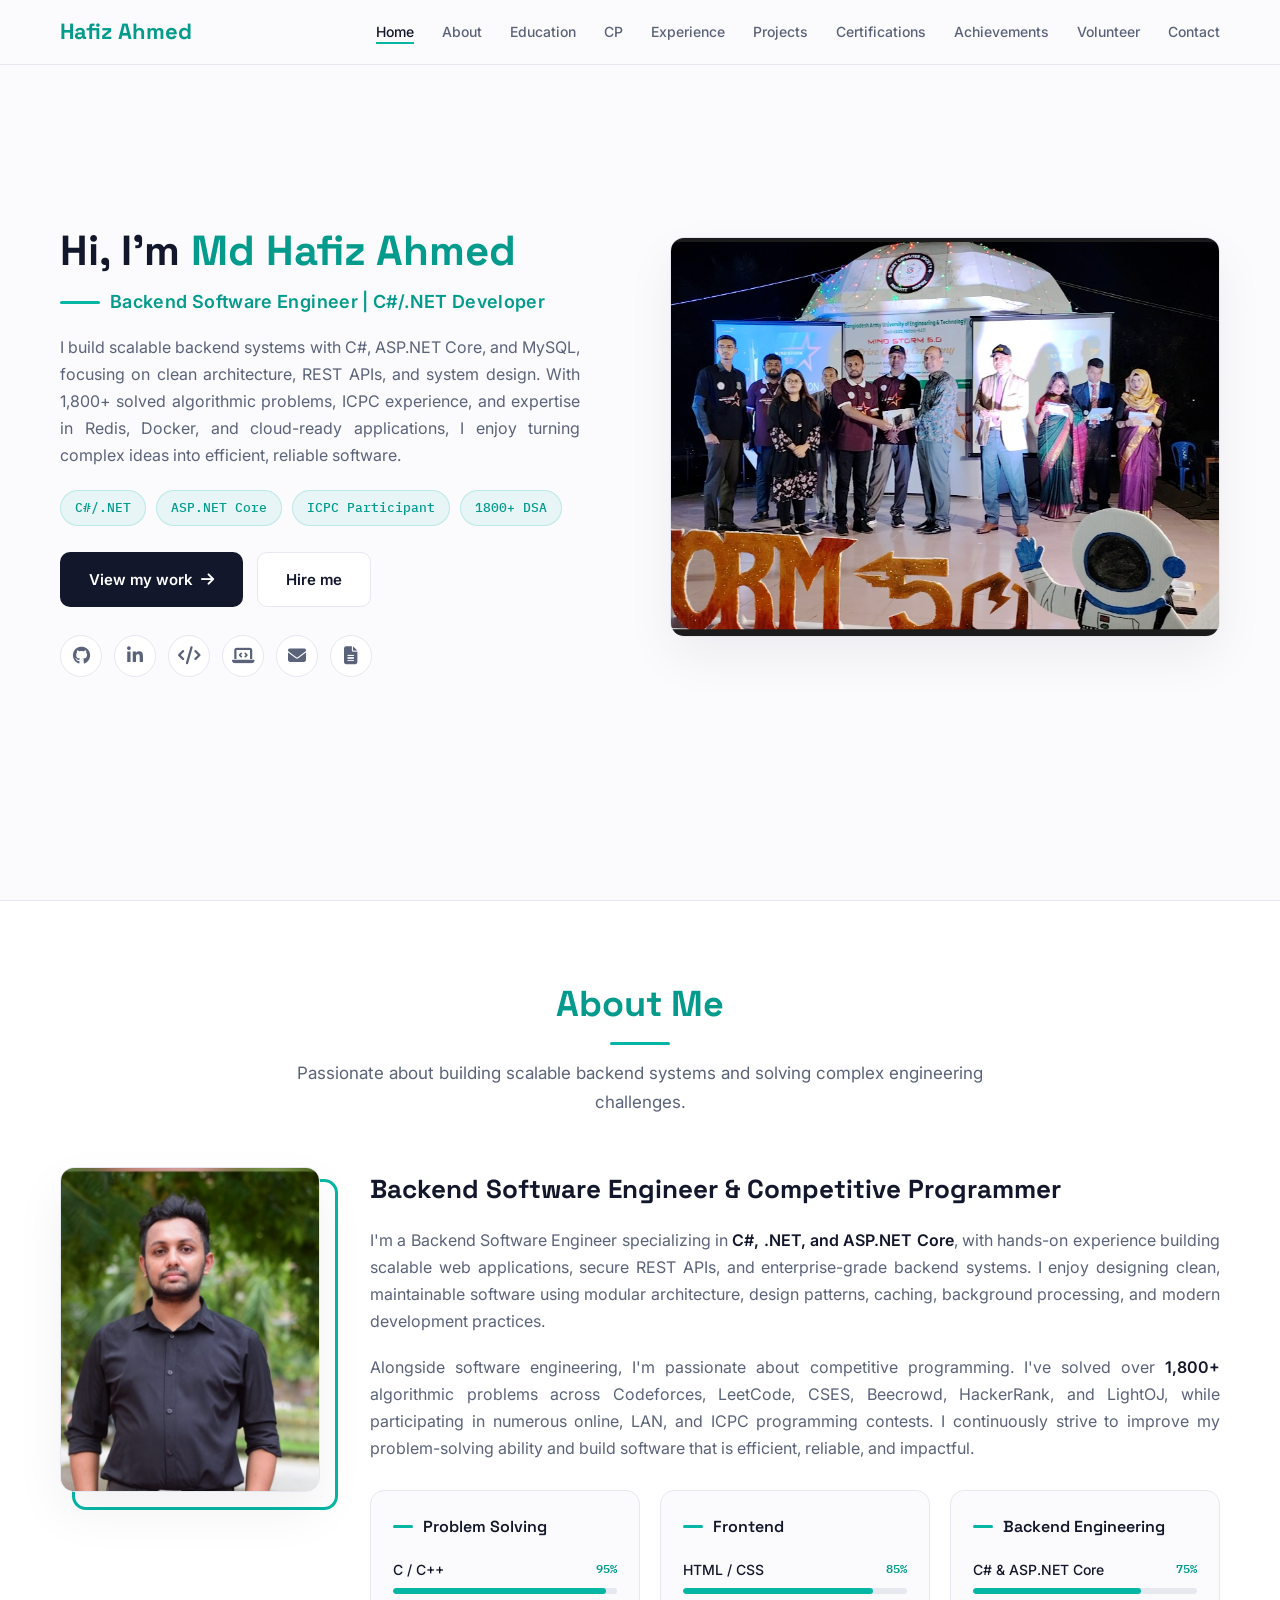
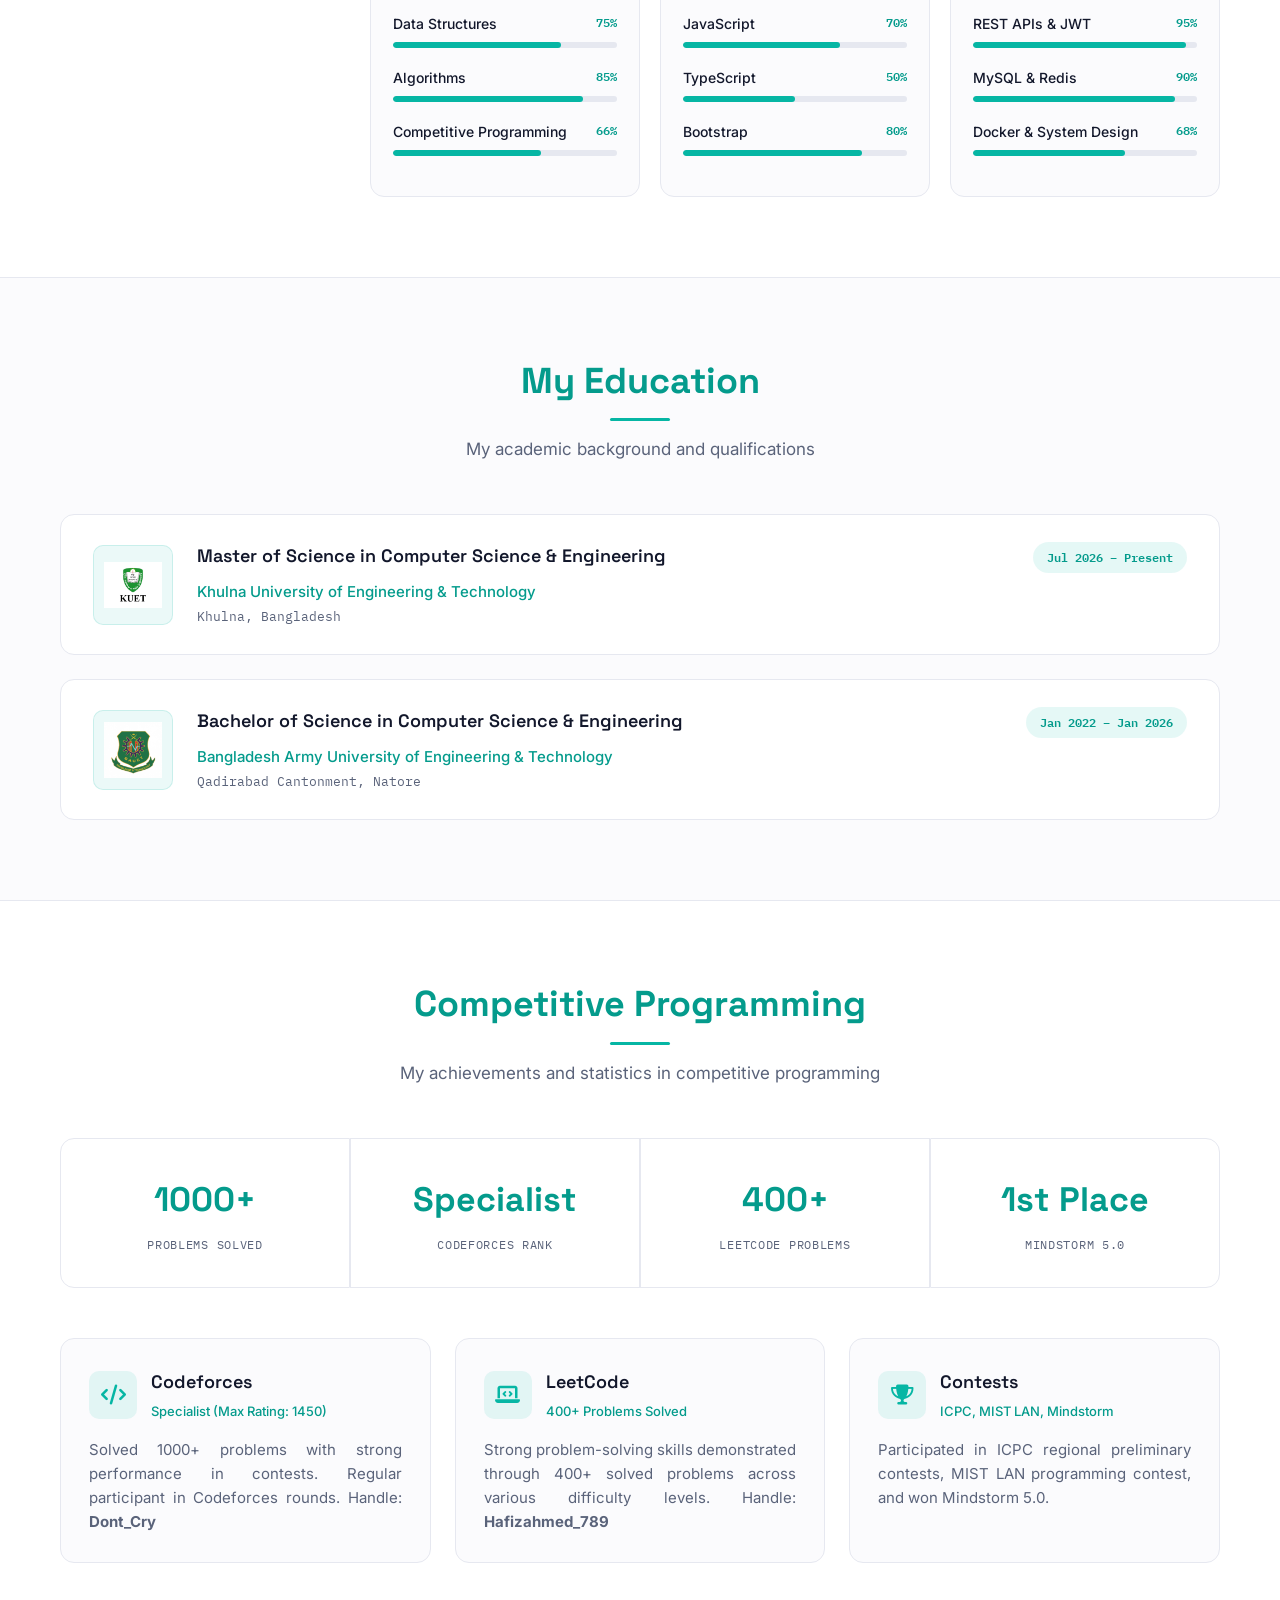
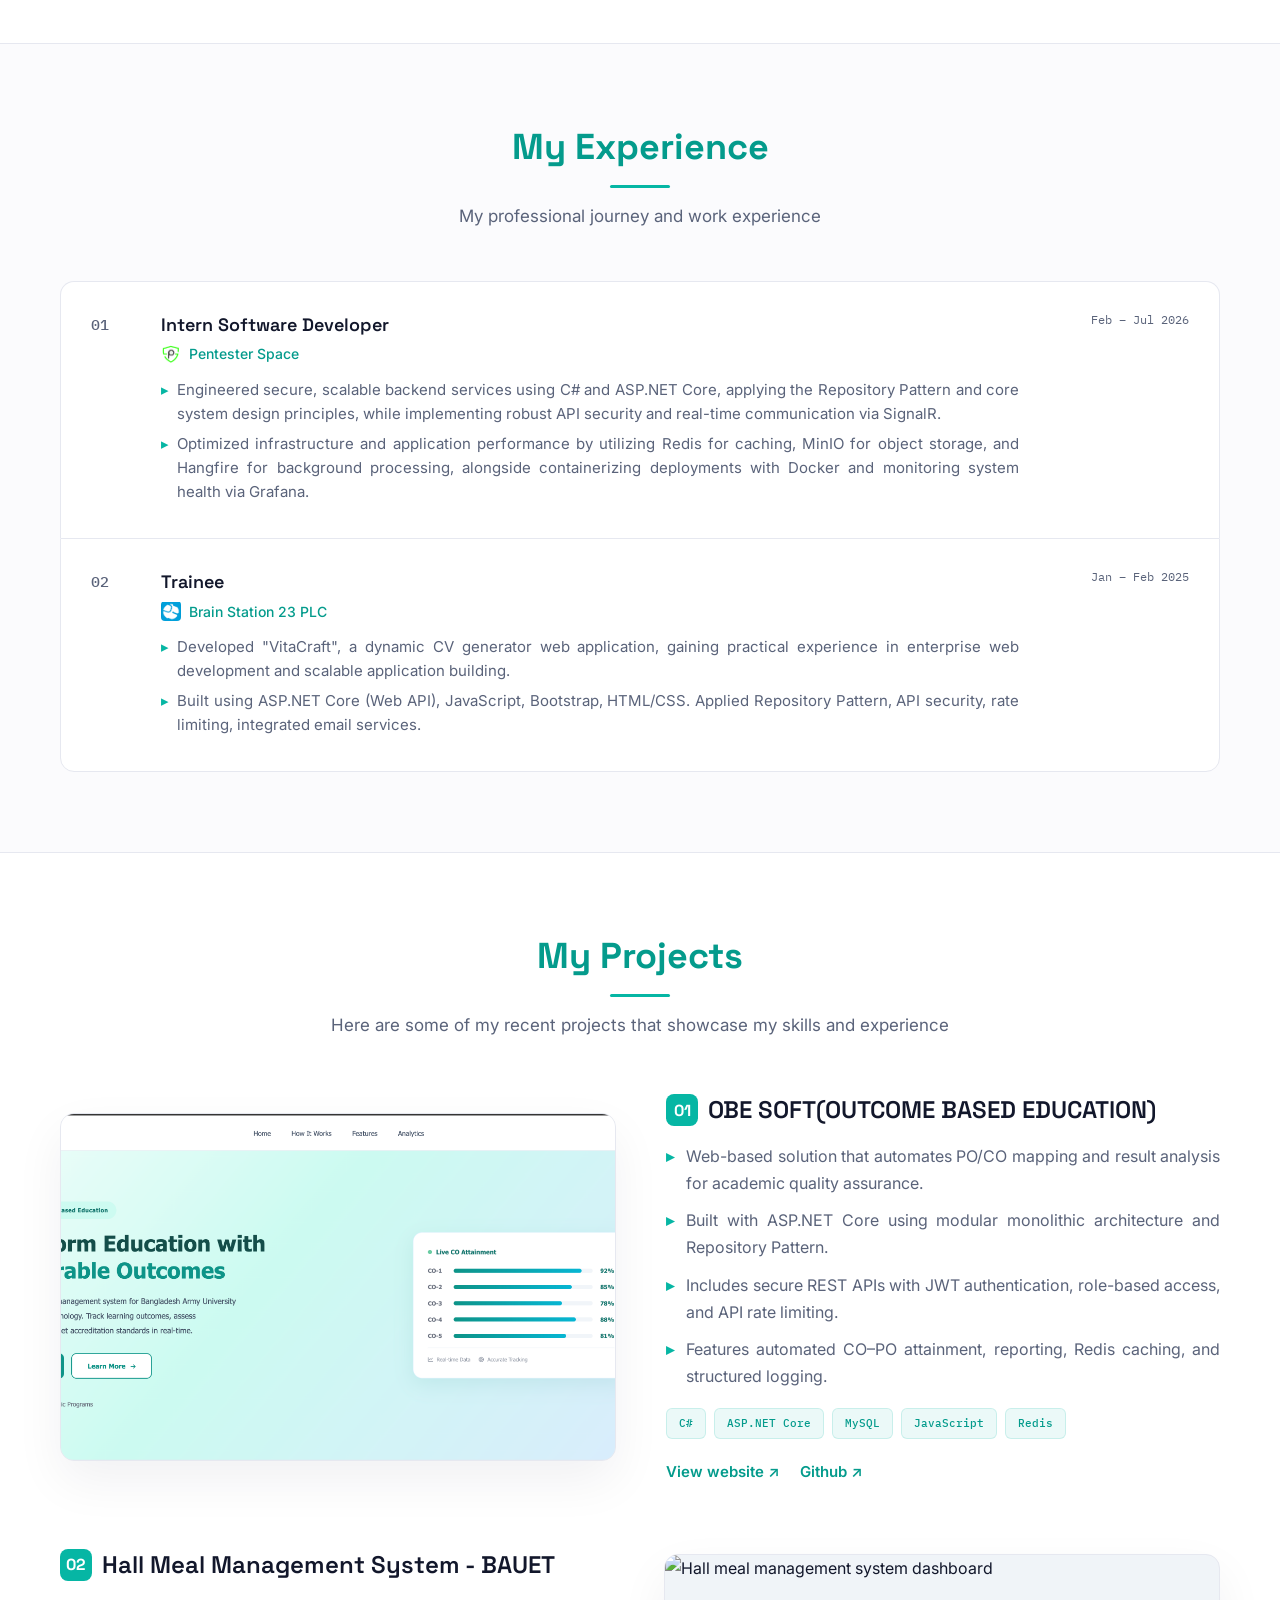
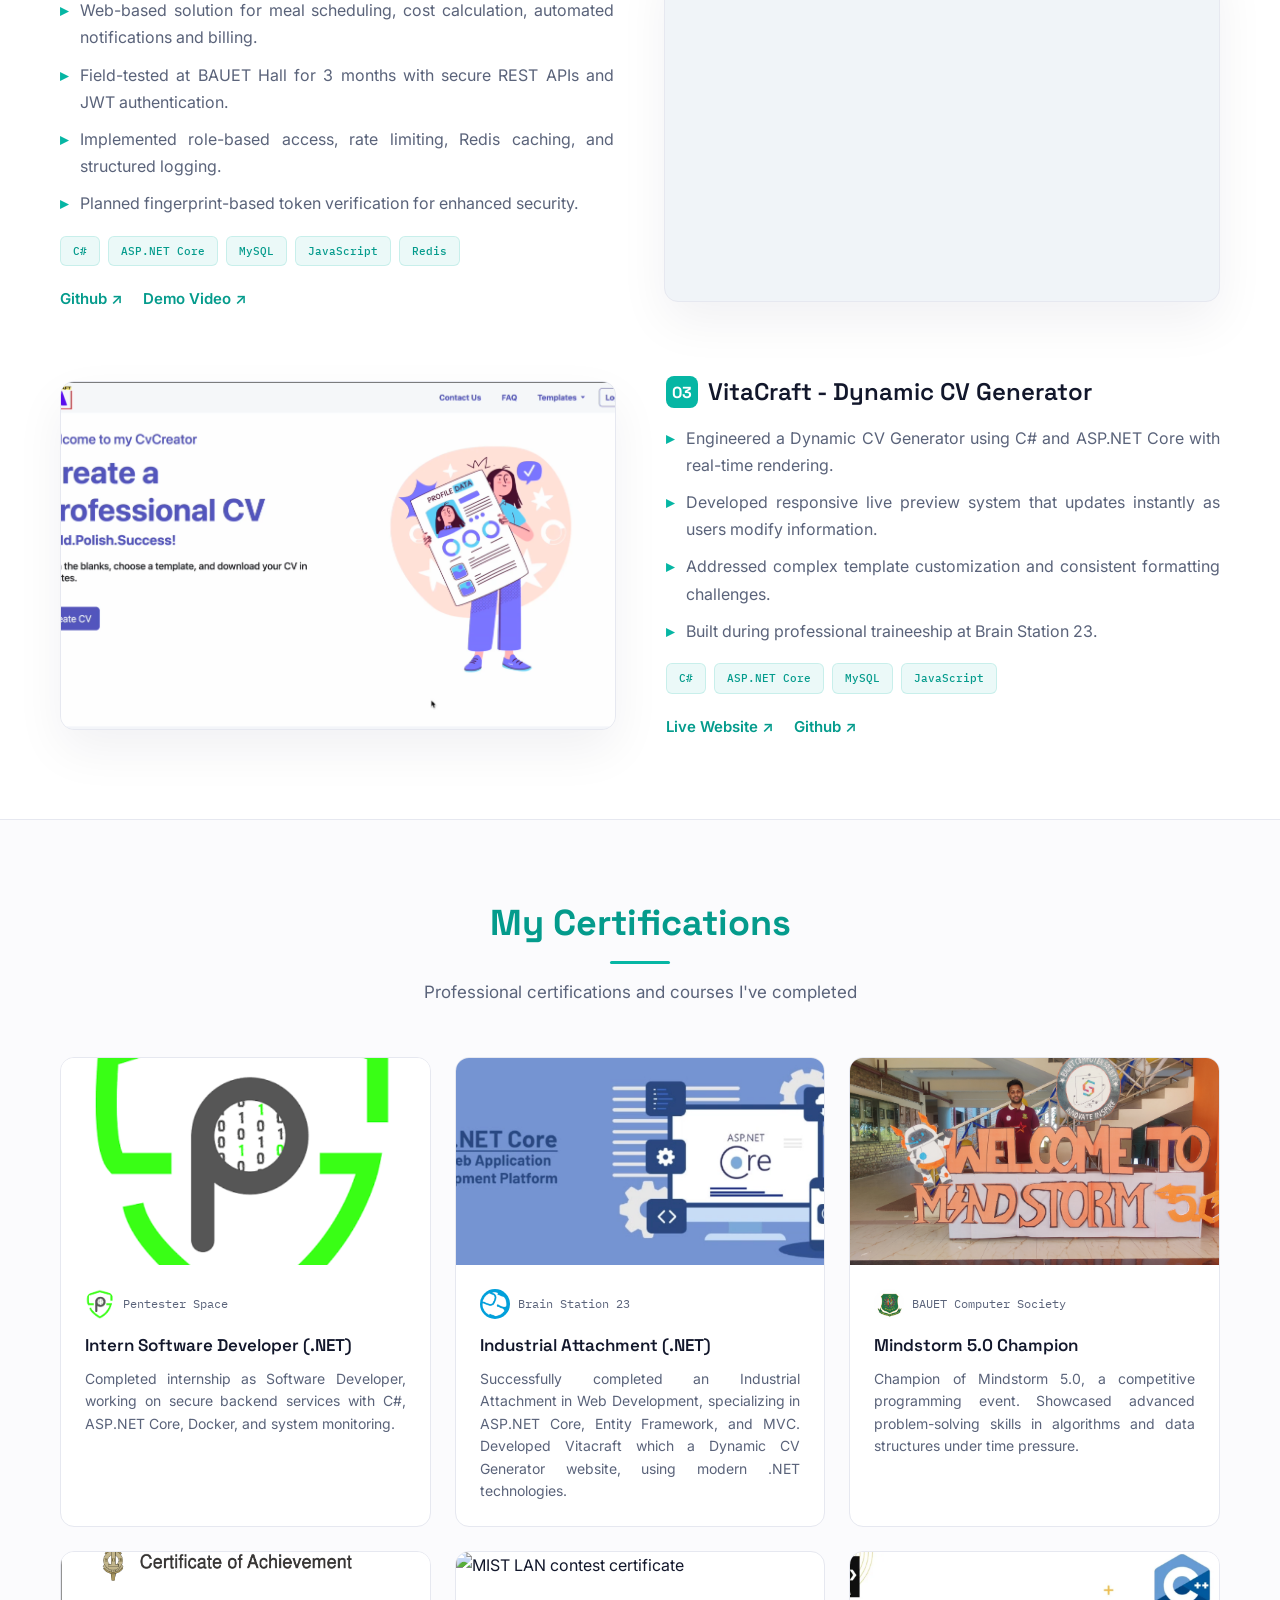
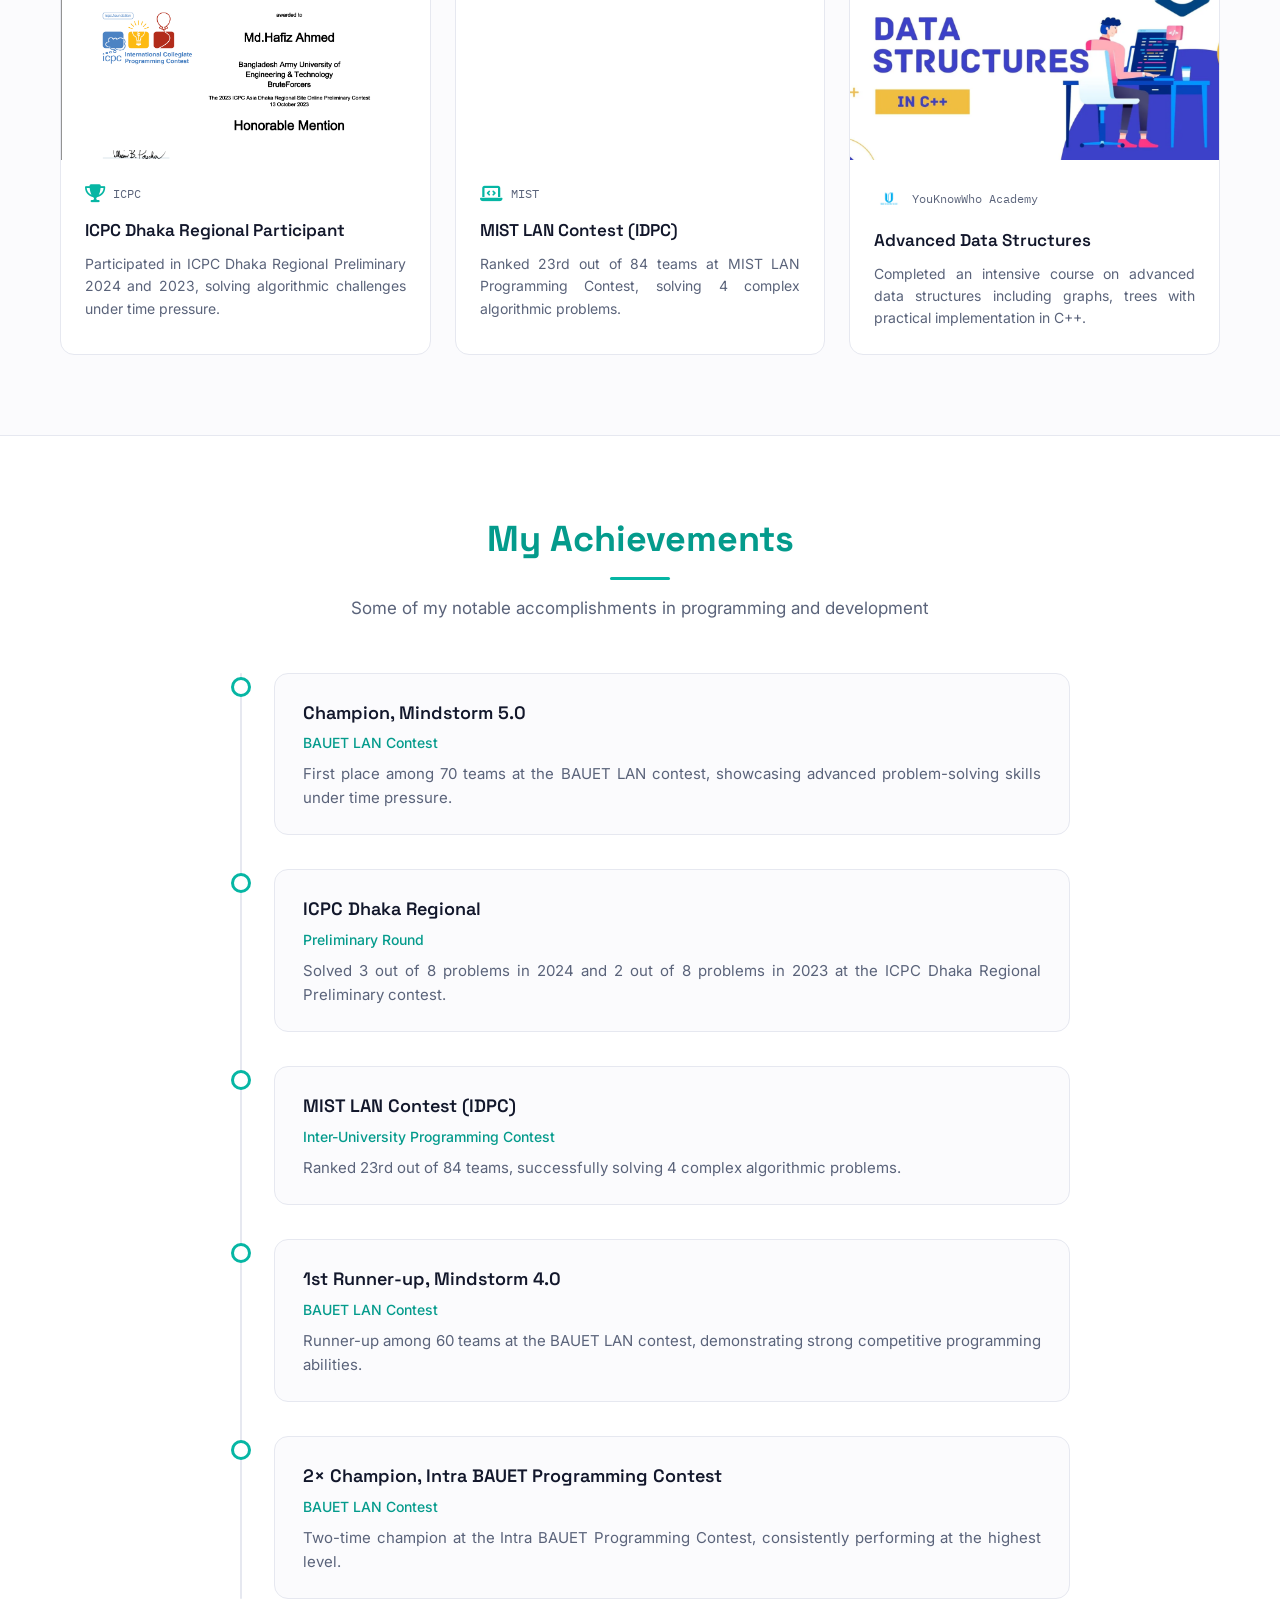
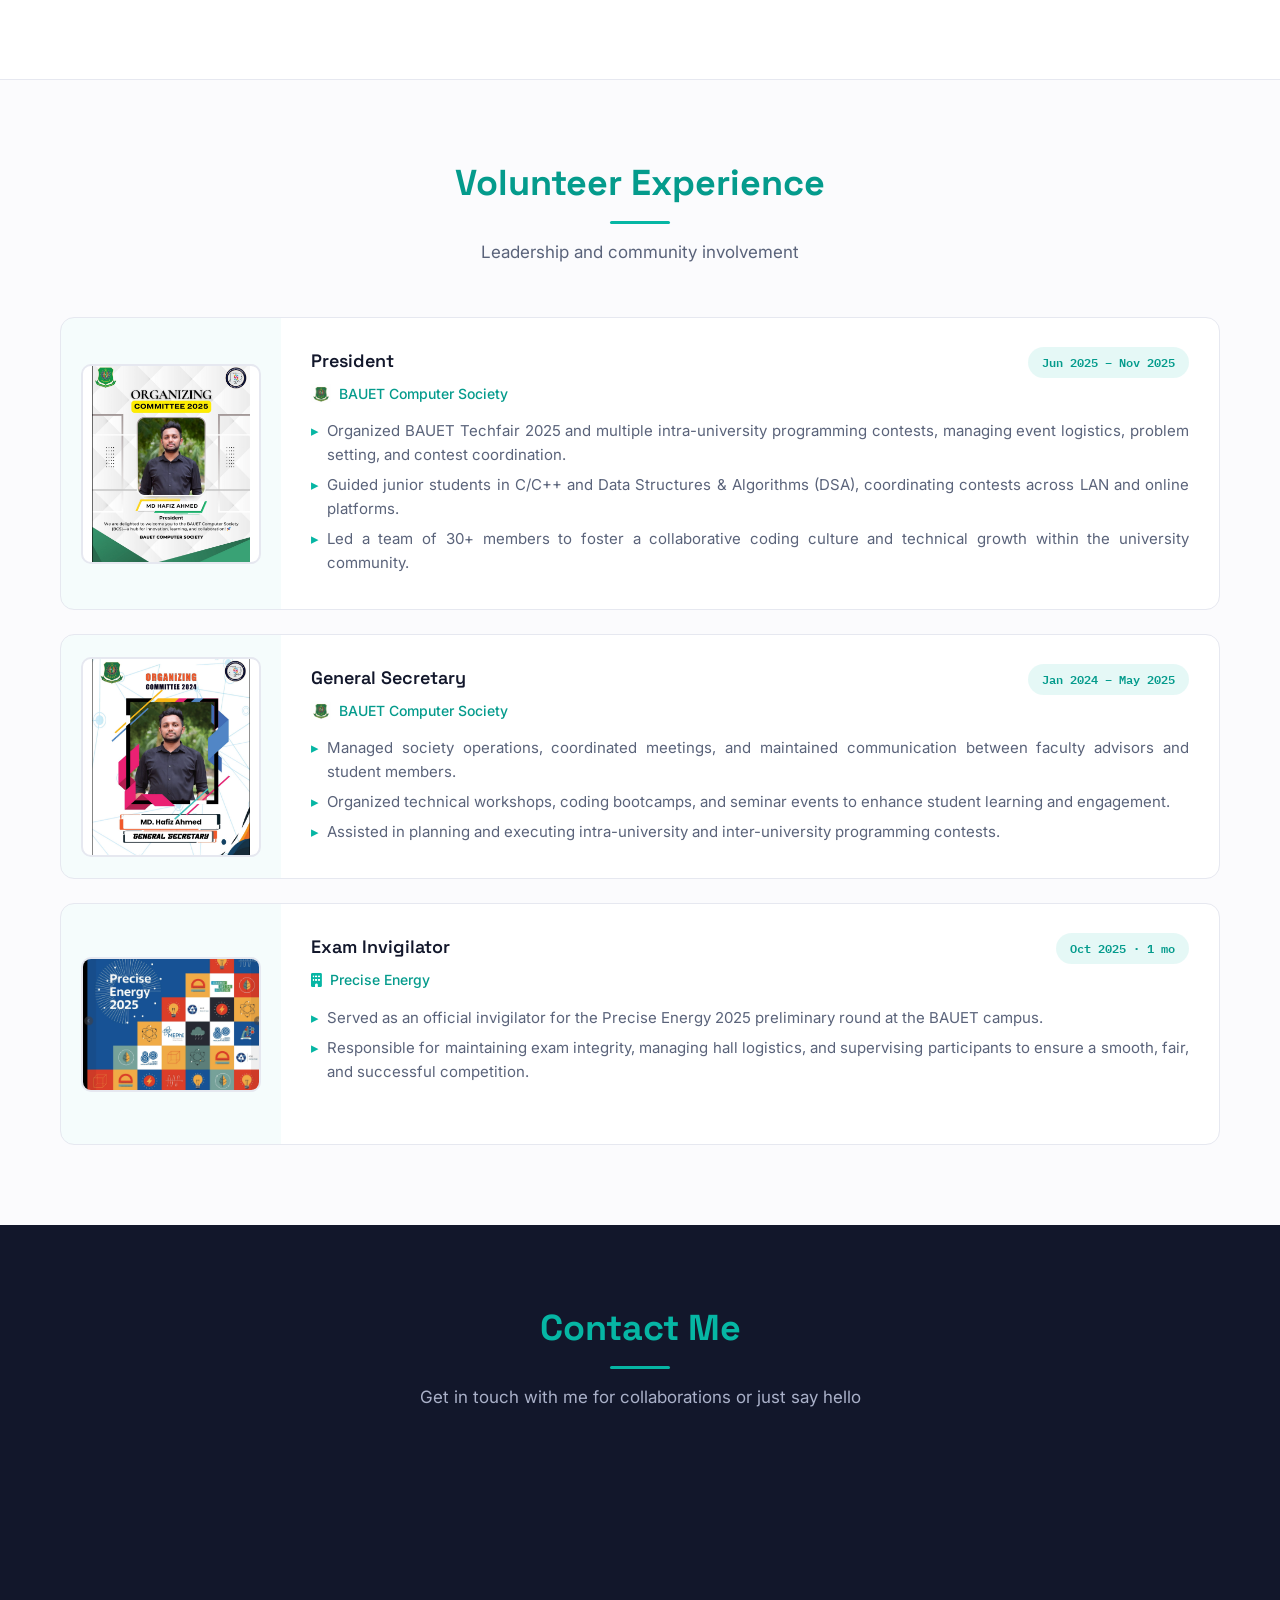
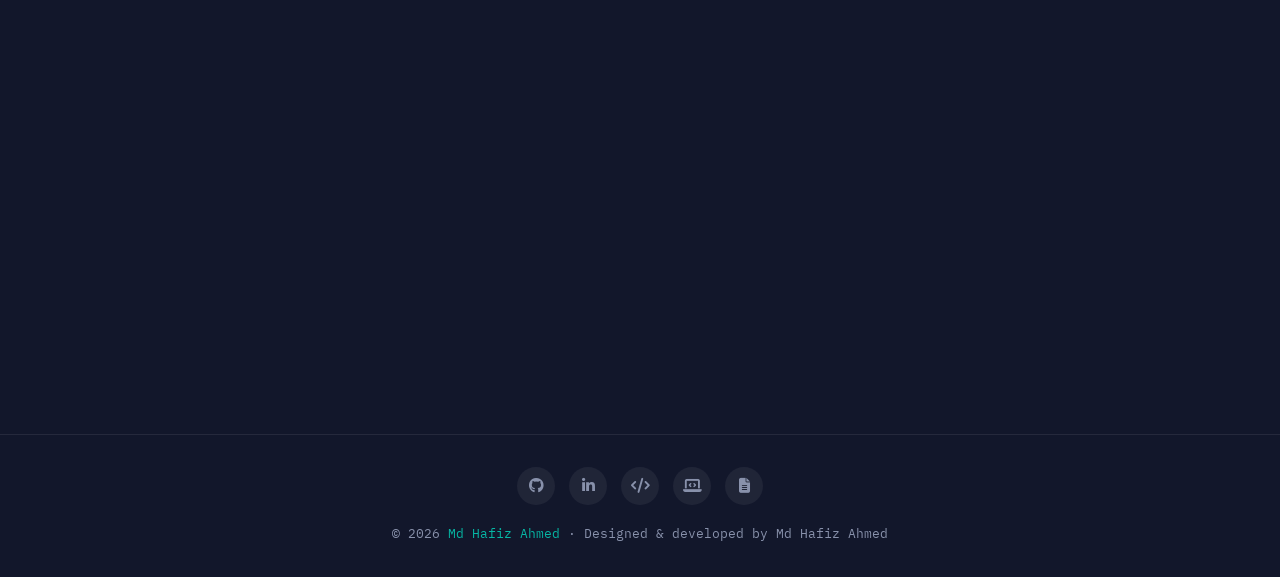
==== index.html @ e89aefd6 "FIx link issue" ====
<!DOCTYPE html>
<html lang="en">
<head>
  <meta charset="UTF-8">
  <meta name="viewport" content="width=device-width, initial-scale=1.0, viewport-fit=cover">
  <link rel="icon" type="images/svg+xml" href="/images/hlogo.svg">
  <title>Md Hafiz Ahmed | Portfolio</title>
  <link rel="stylesheet" href="https://cdnjs.cloudflare.com/ajax/libs/font-awesome/6.4.0/css/all.min.css">
  <link href="https://fonts.googleapis.com/css2?family=Space+Grotesk:wght@400;500;600;700&family=IBM+Plex+Mono:wght@400;500;600;700&family=Inter:wght@400;500;600;700&display=swap" rel="stylesheet">
  <link rel="stylesheet" href="/css/index.css">
</head>
<body>
  <header id="header">
    <div class="header-container">
      <a href="#hero" class="logo">Hafiz Ahmed</a>
      <ul class="nav-links" id="navLinks">
        <li><a href="#hero" class="active">Home</a></li>
        <li><a href="#about">About</a></li>
        <li><a href="#education">Education</a></li>
        <li><a href="#competitive">CP</a></li>
        <li><a href="#experience">Experience</a></li>
        <li><a href="#projects">Projects</a></li>
        <li><a href="#certifications">Certifications</a></li>
        <li><a href="#achievements">Achievements</a></li>
        <li><a href="#volunteer">Volunteer</a></li>
        <li><a href="#contact">Contact</a></li>
      </ul>
      <div class="hamburger" id="hamburger">
        <div></div>
        <div></div>
        <div></div>
      </div>
    </div>
  </header>

  <section id="hero">
    <div class="wrap hero-grid">
      <div class="hero-content reveal in-view">
        <h1 class="hero-title">Hi, I'm <span class="name">Md Hafiz Ahmed</span></h1>
        <p class="hero-role">Backend Software Engineer | C#/.NET Developer</p>
        <p class="hero-sub">I build scalable backend systems with C#, ASP.NET Core, and MySQL, focusing on clean architecture, REST APIs, and system design. With 1,800+ solved algorithmic problems, ICPC experience, and expertise in Redis, Docker, and cloud-ready applications, I enjoy turning complex ideas into efficient, reliable software.</p>
        <div class="hero-keywords">
          <span>C#/.NET</span>
          <span>ASP.NET Core</span>
          <span>ICPC Participant</span>
          <span>1800+ DSA</span>
        </div>
        <div class="hero-btns">
          <a href="#projects" class="btn btn-solid">View my work <i class="fas fa-arrow-right"></i></a>
          <a href="#contact" class="btn btn-outline">Hire me</a>
        </div>
        <div class="hero-social">
          <a href="https://github.com/Hafiz-Ahmed14" title="GitHub"><i class="fab fa-github"></i></a>
          <a href="https://www.linkedin.com/in/mdhafizahmed/" title="LinkedIn"><i class="fab fa-linkedin-in"></i></a>
          <a href="https://codeforces.com/profile/Dont_Cry" title="Codeforces"><i class="fas fa-code"></i></a>
          <a href="https://leetcode.com/u/Hafizahmed_789/" title="LeetCode"><i class="fas fa-laptop-code"></i></a>
          <a href="mailto:hafizahmed373908@gmail.com" title="Email"><i class="fas fa-envelope"></i></a>
          <a href="/pdf/HafizCV.pdf" target="_blank" title="View CV"><i class="fas fa-file-alt"></i></a>       
        </div>
      </div>
      <div class="hero-visual reveal in-view">
        <div class="hero-slideshow">
          <div class="hero-slide active">
            <img src="/images/1stprice.png" alt="Mindstorm 5.0 first place award">
          </div>
          <div class="hero-slide">
            <img src="/images/mindstorm.jpg" alt="Mindstorm contest overview">
          </div>
          <div class="hero-slide">
            <img src="/images/oldprize.jpg" alt="Intra BAUET programming contest award">
          </div>
        </div>
      </div>
    </div>
  </section>

  <section id="about">
    <div class="wrap">
      <div class="section-title">
        <h2>About Me</h2>
        <div class="title-divider"></div>
        <p>Passionate about building scalable backend systems and solving complex engineering challenges.</p>
      </div>
      <div class="about-container">
        <div class="about-visual reveal">
          <img src="/images/myimage.png" alt="Md Hafiz Ahmed">
        </div>
        <div class="about-content reveal">
          <h3>Backend Software Engineer & Competitive Programmer</h3>
          <p>I'm a Backend Software Engineer specializing in <strong>C#, .NET, and ASP.NET Core</strong>, with hands-on experience building scalable web applications, secure REST APIs, and enterprise-grade backend systems. I enjoy designing clean, maintainable software using modular architecture, design patterns, caching, background processing, and modern development practices.</p>
          <p>Alongside software engineering, I'm passionate about competitive programming. I've solved over <strong>1,800+</strong> algorithmic problems across Codeforces, LeetCode, CSES, Beecrowd, HackerRank, and LightOJ, while participating in numerous online, LAN, and ICPC programming contests. I continuously strive to improve my problem-solving ability and build software that is efficient, reliable, and impactful.</p>
          <div class="skills-container">
            <div class="skills-column">
              <h4>Problem Solving</h4>
              <div class="skill-item">
                <div class="skill-info"><span>C / C++</span><span>95%</span></div>
                <div class="skill-bar"><div class="skill-progress" style="width:95%"></div></div>
              </div>
              <div class="skill-item">
                <div class="skill-info"><span>Data Structures</span><span>75%</span></div>
                <div class="skill-bar"><div class="skill-progress" style="width:75%"></div></div>
              </div>
              <div class="skill-item">
                <div class="skill-info"><span>Algorithms</span><span>85%</span></div>
                <div class="skill-bar"><div class="skill-progress" style="width:85%"></div></div>
              </div>
              <div class="skill-item">
                <div class="skill-info"><span>Competitive Programming</span><span>66%</span></div>
                <div class="skill-bar"><div class="skill-progress" style="width:66%"></div></div>
              </div>
            </div>
            <div class="skills-column">
              <h4>Frontend</h4>
              <div class="skill-item">
                <div class="skill-info"><span>HTML / CSS</span><span>85%</span></div>
                <div class="skill-bar"><div class="skill-progress" style="width:85%"></div></div>
              </div>
              <div class="skill-item">
                <div class="skill-info"><span>JavaScript</span><span>70%</span></div>
                <div class="skill-bar"><div class="skill-progress" style="width:70%"></div></div>
              </div>
              <div class="skill-item">
                <div class="skill-info"><span>TypeScript</span><span>50%</span></div>
                <div class="skill-bar"><div class="skill-progress" style="width:50%"></div></div>
              </div>
              <div class="skill-item">
                <div class="skill-info"><span>Bootstrap</span><span>80%</span></div>
                <div class="skill-bar"><div class="skill-progress" style="width:80%"></div></div>
              </div>
            </div>
            <div class="skills-column">
              <h4>Backend Engineering</h4>
              <div class="skill-item">
                <div class="skill-info"><span>C# & ASP.NET Core</span><span>75%</span></div>
                <div class="skill-bar"><div class="skill-progress" style="width:75%"></div></div>
              </div>
              <div class="skill-item">
                <div class="skill-info"><span>REST APIs & JWT</span><span>95%</span></div>
                <div class="skill-bar"><div class="skill-progress" style="width:95%"></div></div>
              </div>
              <div class="skill-item">
                <div class="skill-info"><span>MySQL & Redis</span><span>90%</span></div>
                <div class="skill-bar"><div class="skill-progress" style="width:90%"></div></div>
              </div>
              <div class="skill-item">
                <div class="skill-info"><span>Docker & System Design</span><span>68%</span></div>
                <div class="skill-bar"><div class="skill-progress" style="width:68%"></div></div>
              </div>
            </div>
          </div>
        </div>
      </div>
    </div>
  </section>

  <section id="education">
    <div class="wrap">
      <div class="section-title">
        <h2>My Education</h2>
        <div class="title-divider"></div>
        <p>My academic background and qualifications</p>
      </div>
      <div class="edu-grid reveal">
        <div class="edu-card">
          <div class="edu-logo">
            <img src="/images/kuetlogo.png" alt="KUET logo" onerror="this.style.display='none'; this.parentElement.innerHTML='<i class=\'fas fa-university\'></i>';">
          </div>
          <div class="edu-details">
            <div class="edu-header-row">
              <h3>Master of Science in Computer Science & Engineering</h3>
              <span class="edu-year">Jul 2026 – Present</span>
            </div>
            <p class="institution">Khulna University of Engineering & Technology</p>
            <p class="location">Khulna, Bangladesh</p>
          </div>
        </div>
        <div class="edu-card">
          <div class="edu-logo">
            <img src="/images/bauet_logo1.png" alt="BAUET logo" onerror="this.style.display='none'; this.parentElement.innerHTML='<i class=\'fas fa-graduation-cap\'></i>';">
          </div>
          <div class="edu-details">
            <div class="edu-header-row">
              <h3>Bachelor of Science in Computer Science & Engineering</h3>
              <span class="edu-year">Jan 2022 – Jan 2026</span>
            </div>
            <p class="institution">Bangladesh Army University of Engineering & Technology</p>
            <p class="location">Qadirabad Cantonment, Natore</p>
          </div>
        </div>
      </div>
    </div>
  </section>

  <section id="competitive">
    <div class="wrap">
      <div class="section-title">
        <h2>Competitive Programming</h2>
        <div class="title-divider"></div>
        <p>My achievements and statistics in competitive programming</p>
      </div>
      <div class="cp-stats reveal">
        <div class="cp-stat"><h3>1000+</h3><p>Problems Solved</p></div>
        <div class="cp-stat"><h3>Specialist</h3><p>Codeforces Rank</p></div>
        <div class="cp-stat"><h3>400+</h3><p>LeetCode Problems</p></div>
        <div class="cp-stat"><h3>1st Place</h3><p>Mindstorm 5.0</p></div>
      </div>
      <div class="cp-platforms reveal">
        <div class="cp-platform">
          <div class="cp-platform-header">
            <div class="cp-icon"><i class="fas fa-code"></i></div>
            <div>
              <h3>Codeforces</h3>
              <p class="cp-subtitle">Specialist (Max Rating: 1450)</p>
            </div>
          </div>
          <p class="body">Solved 1000+ problems with strong performance in contests. Regular participant in Codeforces rounds. Handle: <strong>Dont_Cry</strong></p>
        </div>
        <div class="cp-platform">
          <div class="cp-platform-header">
            <div class="cp-icon"><i class="fas fa-laptop-code"></i></div>
            <div>
              <h3>LeetCode</h3>
              <p class="cp-subtitle">400+ Problems Solved</p>
            </div>
          </div>
          <p class="body">Strong problem-solving skills demonstrated through 400+ solved problems across various difficulty levels. Handle: <strong>Hafizahmed_789</strong></p>
        </div>
        <div class="cp-platform">
          <div class="cp-platform-header">
            <div class="cp-icon"><i class="fas fa-trophy"></i></div>
            <div>
              <h3>Contests</h3>
              <p class="cp-subtitle">ICPC, MIST LAN, Mindstorm</p>
            </div>
          </div>
          <p class="body">Participated in ICPC regional preliminary contests, MIST LAN programming contest, and won Mindstorm 5.0.</p>
        </div>
      </div>
    </div>
  </section>

  <section id="experience">
    <div class="wrap">
      <div class="section-title">
        <h2>My Experience</h2>
        <div class="title-divider"></div>
        <p>My professional journey and work experience</p>
      </div>
      <div class="exp-container reveal">
        <div class="exp-card">
          <div class="exp-idx mono">01</div>
          <div class="exp-details">
            <h3>Intern Software Developer</h3>
            <h4><img src="/images/pentesterspace.png" alt="logo" class="exp-company-logo" onerror="this.style.display='none'"> Pentester Space</h4>
            <ul>
              <li>Engineered secure, scalable backend services using C# and ASP.NET Core, applying the Repository Pattern and core system design principles, while implementing robust API security and real-time communication via SignalR.</li>
              <li>Optimized infrastructure and application performance by utilizing Redis for caching, MinIO for object storage, and Hangfire for background processing, alongside containerizing deployments with Docker and monitoring system health via Grafana.</li>
            </ul>
          </div>
          <div class="exp-meta">
            <span class="exp-date">Feb – Jul 2026</span>
          </div>
        </div>
        <div class="exp-card">
          <div class="exp-idx mono">02</div>
          <div class="exp-details">
            <h3>Trainee</h3>
            <h4><img src="/images/brain station23.png" alt="logo" class="exp-company-logo" onerror="this.style.display='none'"> Brain Station 23 PLC</h4>
            <ul>
              <li>Developed "VitaCraft", a dynamic CV generator web application, gaining practical experience in enterprise web development and scalable application building.</li>
              <li>Built using ASP.NET Core (Web API), JavaScript, Bootstrap, HTML/CSS. Applied Repository Pattern, API security, rate limiting, integrated email services.</li>
            </ul>
          </div>
          <div class="exp-meta">
            <span class="exp-date">Jan – Feb 2025</span>
          </div>
        </div>
      </div>
    </div>
  </section>

  <section id="projects">
    <div class="wrap">
      <div class="section-title">
        <h2>My Projects</h2>
        <div class="title-divider"></div>
        <p>Here are some of my recent projects that showcase my skills and experience</p>
      </div>
      <div class="reveal">
        <div class="proj-row">
          <div class="proj-img">
            <img src="/images/obe image.png" alt="OBE Framework interface">
          </div>
          <div class="proj-content">
            <h3>
                            <span class="proj-title-number">01</span> 
              OBE SOFT(OUTCOME BASED EDUCATION)
            </h3>
            <ul>
              <li>Web-based solution that automates PO/CO mapping and result analysis for academic quality assurance.</li>
              <li>Built with ASP.NET Core using modular monolithic architecture and Repository Pattern.</li>
              <li>Includes secure REST APIs with JWT authentication, role-based access, and API rate limiting.</li>
              <li>Features automated CO–PO attainment, reporting, Redis caching, and structured logging.</li>
            </ul>
            <div class="project-tags">
              <span>C#</span>
              <span>ASP.NET Core</span>
              <span>MySQL</span>
              <span>JavaScript</span>
              <span>Redis</span>
            </div>
            <div class="project-links">
              <a href="#">View website ↗</a>
              <a href="#">Github ↗</a>
            </div>
          </div>
        </div>
        <div class="proj-row reverse">
          <div class="proj-img">
            <img src="/images/bauethmms.png" alt="Hall meal management system dashboard">
          </div>
          <div class="proj-content">
            <h3>
              <span class="proj-title-number">02</span> 
              Hall Meal Management System - BAUET
            </h3>
            <ul>
              <li>Web-based solution for meal scheduling, cost calculation, automated notifications and billing.</li>
              <li>Field-tested at BAUET Hall for 3 months with secure REST APIs and JWT authentication.</li>
              <li>Implemented role-based access, rate limiting, Redis caching, and structured logging.</li>
              <li>Planned fingerprint-based token verification for enhanced security.</li>
            </ul>
            <div class="project-tags">
              <span>C#</span>
              <span>ASP.NET Core</span>
              <span>MySQL</span>
              <span>JavaScript</span>
              <span>Redis</span>
            </div>
            <div class="project-links">
              <a href="https://github.com/Hafiz-Ahmed14/BHMMS">Github ↗</a>
              <a href="https://youtu.be/Ez6QBHJF7rw?si=7E9TZcUu3ateXREC">Demo Video ↗</a>
            </div>
          </div>
        </div>
        <div class="proj-row">
          <div class="proj-img">
            <img src="/images/cvsites.png" alt="VitaCraft dynamic CV generator screenshot">
          </div>
          <div class="proj-content">
            <h3>
              <span class="proj-title-number">03</span> 
              VitaCraft - Dynamic CV Generator
            </h3>
            <ul>
              <li>Engineered a Dynamic CV Generator using C# and ASP.NET Core with real-time rendering.</li>
              <li>Developed responsive live preview system that updates instantly as users modify information.</li>
              <li>Addressed complex template customization and consistent formatting challenges.</li>
              <li>Built during professional traineeship at Brain Station 23.</li>
            </ul>
            <div class="project-tags">
              <span>C#</span>
              <span>ASP.NET Core</span>
              <span>MySQL</span>
              <span>JavaScript</span>
            </div>
            <div class="project-links">
              <a href="https://vitacraft.runasp.net/cv/home">Live Website ↗</a>
              <a href="https://github.com/Hafiz-Ahmed14/VitaCraft-CV_Generator">Github ↗</a>
            </div>
          </div>
        </div>
      </div>
    </div>
  </section>

  <section id="certifications">
    <div class="wrap">
      <div class="section-title">
        <h2>My Certifications</h2>
        <div class="title-divider"></div>
        <p>Professional certifications and courses I've completed</p>
      </div>
      <div class="certifications-container reveal">
         <div class="cert-card">
          <div class="cert-image">
            <img src="/images/pentesterspace.png" alt="Pentester Space internship certificate">
          </div>
          <div class="cert-content">
            <div class="cert-issuer">
              <img src="/images/pentesterspace.png" alt="Pentester Space logo">
              <span>Pentester Space</span>
            </div>
            <h3>Intern Software Developer (.NET)</h3>
            <p>Completed internship as Software Developer, working on secure backend services with C#, ASP.NET Core, Docker, and system monitoring.</p>
          </div>
        </div>
        
        <div class="cert-card">
          <div class="cert-image">
            <img src="/images/asp.net core.png" alt="ASP.NET Core industrial attachment certificate">
          </div>
          <div class="cert-content">
            <div class="cert-issuer">
              <img src="/images/brain station23.png" alt="Brain Station 23 logo">
              <span>Brain Station 23</span>
            </div>
            <h3>Industrial Attachment (.NET)</h3>
            <p>Successfully completed an Industrial Attachment in Web Development, specializing in ASP.NET Core, Entity Framework, and MVC. Developed Vitacraft which a Dynamic CV Generator website, using modern .NET technologies.</p>
          </div>
        </div>
        <div class="cert-card">
          <div class="cert-image">
            <img src="/images/mindstorm.jpg" alt="Mindstorm 5.0 championship photo">
          </div>
          <div class="cert-content">
            <div class="cert-issuer">
              <img src="/images/bauet_logo1.png" alt="BAUET logo">
              <span>BAUET Computer Society</span>
            </div>
            <h3>Mindstorm 5.0 Champion</h3>
            <p>Champion of Mindstorm 5.0, a competitive programming event. Showcased advanced problem-solving skills in algorithms and data structures under time pressure.</p>
          </div>
        </div>
       
        <div class="cert-card">
          <div class="cert-image">
            <img src="/images/icpc certificate.png" alt="ICPC participation certificate">
          </div>
          <div class="cert-content">
            <div class="cert-issuer">
              <i class="fas fa-trophy" style="font-size:18px; color:var(--rank);"></i>
              <span>ICPC</span>
            </div>
            <h3>ICPC Dhaka Regional Participant</h3>
            <p>Participated in ICPC Dhaka Regional Preliminary 2024 and 2023, solving algorithmic challenges under time pressure.</p>
          </div>
        </div>
        <div class="cert-card">
          <div class="cert-image">
            <img src="/images/mist.png" alt="MIST LAN contest certificate">
          </div>
          <div class="cert-content">
            <div class="cert-issuer">
              <i class="fas fa-laptop-code" style="font-size:18px; color:var(--rank);"></i>
              <span>MIST</span>
            </div>
            <h3>MIST LAN Contest (IDPC)</h3>
            <p>Ranked 23rd out of 84 teams at MIST LAN Programming Contest, solving 4 complex algorithmic problems.</p>
          </div>
        </div>
        <div class="cert-card">
          <div class="cert-image">
            <img src="/images/data structure.png" alt="Advanced data structures course certificate">
          </div>
          <div class="cert-content">
            <div class="cert-issuer">
              <img src="/images/youknowwho.png" alt="YouKnowWho Academy logo">
              <span>YouKnowWho Academy</span>
            </div>
            <h3>Advanced Data Structures</h3>
            <p>Completed an intensive course on advanced data structures including graphs, trees with practical implementation in C++.</p>
          </div>
        </div>
      </div>
    </div>
  </section>

  <section id="achievements">
    <div class="wrap">
      <div class="section-title">
        <h2>My Achievements</h2>
        <div class="title-divider"></div>
        <p>Some of my notable accomplishments in programming and development</p>
      </div>
      <div class="achievements-timeline reveal">
        <div class="achievement-item">
          <div class="achievement-marker"></div>
          <div class="achievement-content-card">
            <h3>Champion, Mindstorm 5.0</h3>
            <p class="achievement-subtitle">BAUET LAN Contest</p>
            <p>First place among 70 teams at the BAUET LAN contest, showcasing advanced problem-solving skills under time pressure.</p>
          </div>
        </div>
        <div class="achievement-item">
          <div class="achievement-marker"></div>
          <div class="achievement-content-card">
            <h3>ICPC Dhaka Regional</h3>
            <p class="achievement-subtitle">Preliminary Round</p>
            <p>Solved 3 out of 8 problems in 2024 and 2 out of 8 problems in 2023 at the ICPC Dhaka Regional Preliminary contest.</p>
          </div>
        </div>
        <div class="achievement-item">
          <div class="achievement-marker"></div>
          <div class="achievement-content-card">
            <h3>MIST LAN Contest (IDPC)</h3>
            <p class="achievement-subtitle">Inter-University Programming Contest</p>
            <p>Ranked 23rd out of 84 teams, successfully solving 4 complex algorithmic problems.</p>
          </div>
        </div>
        <div class="achievement-item">
          <div class="achievement-marker"></div>
          <div class="achievement-content-card">
            <h3>1st Runner-up, Mindstorm 4.0</h3>
            <p class="achievement-subtitle">BAUET LAN Contest</p>
            <p>Runner-up among 60 teams at the BAUET LAN contest, demonstrating strong competitive programming abilities.</p>
          </div>
        </div>
        <div class="achievement-item">
          <div class="achievement-marker"></div>
          <div class="achievement-content-card">
            <h3>2× Champion, Intra BAUET Programming Contest</h3>
            <p class="achievement-subtitle">BAUET LAN Contest</p>
            <p>Two-time champion at the Intra BAUET Programming Contest, consistently performing at the highest level.</p>
          </div>
        </div>
      </div>
    </div>
  </section>

  <section id="volunteer">
    <div class="wrap">
      <div class="section-title">
        <h2>Volunteer Experience</h2>
        <div class="title-divider"></div>
        <p>Leadership and community involvement</p>
      </div>
      <div class="volunteer-container reveal">
        <div class="volunteer-card">
          <div class="volunteer-image-side">
            <img src="/images/president.png" alt="BAUET Computer Society logo">
          </div>
          <div class="volunteer-details">
            <div class="volunteer-header-row">
              <h3>President</h3>
              <span class="volunteer-date">Jun 2025 – Nov 2025</span>
            </div>
            <h4>
              <img src="/images/bauet_logo1.png" alt="BAUET CS logo" class="volunteer-org-logo" onerror="this.style.display='none'">
              BAUET Computer Society
            </h4>
            <ul>
              <li>Organized BAUET Techfair 2025 and multiple intra-university programming contests, managing event logistics, problem setting, and contest coordination.</li>
              <li>Guided junior students in C/C++ and Data Structures & Algorithms (DSA), coordinating contests across LAN and online platforms.</li>
              <li>Led a team of 30+ members to foster a collaborative coding culture and technical growth within the university community.</li>
            </ul>
          </div>
        </div>
        <div class="volunteer-card">
          <div class="volunteer-image-side">
            <img src="/images/gs.png" alt="BAUET Computer Society logo">
          </div>
          <div class="volunteer-details">
            <div class="volunteer-header-row">
              <h3>General Secretary</h3>
              <span class="volunteer-date">Jan 2024 – May 2025</span>
            </div>
            <h4>
              <img src="/images/bauet_logo1.png" alt="BAUET CS logo" class="volunteer-org-logo" onerror="this.style.display='none'">
              BAUET Computer Society
            </h4>
            <ul>
              <li>Managed society operations, coordinated meetings, and maintained communication between faculty advisors and student members.</li>
              <li>Organized technical workshops, coding bootcamps, and seminar events to enhance student learning and engagement.</li>
              <li>Assisted in planning and executing intra-university and inter-university programming contests.</li>
            </ul>
          </div>
        </div>
        <div class="volunteer-card">
          <div class="volunteer-image-side">
              <img src="/images/precise energy.png" alt="Precise Energy logo">
          </div>
          <div class="volunteer-details">
            <div class="volunteer-header-row">
              <h3>Exam Invigilator</h3>
              <span class="volunteer-date">Oct 2025 · 1 mo</span>
            </div>
            <h4>
              <i class="fas fa-building" style="color: var(--rank);"></i>
              Precise Energy
            </h4>
            <ul>
              <li>Served as an official invigilator for the Precise Energy 2025 preliminary round at the BAUET campus.</li>
              <li>Responsible for maintaining exam integrity, managing hall logistics, and supervising participants to ensure a smooth, fair, and successful competition.</li>
            </ul>
          </div>
        </div>
      </div>
    </div>
  </section>

  <section id="contact">
    <div class="wrap">
      <div class="section-title">
        <h2>Contact Me</h2>
        <div class="title-divider"></div>
        <p>Get in touch with me for collaborations or just say hello</p>
      </div>
      <div class="contact-container">
        <div class="contact-info reveal">
          <h3>Get in touch</h3>
          <p>I'm open to backend engineering roles and interesting collaborations. Reach out through any of the channels below.</p>
          <div class="contact-item">
            <div class="contact-icon"><i class="fas fa-envelope"></i></div>
            <div class="contact-text">
              <span class="lbl">Email</span>
              <p>hafizahmed373908@gmail.com</p>
            </div>
          </div>
          <div class="contact-item">
            <div class="contact-icon"><i class="fas fa-phone"></i></div>
            <div class="contact-text">
              <span class="lbl">Phone</span>
              <p>+880 1906 373908</p>
            </div>
          </div>
          <div class="contact-item">
            <div class="contact-icon"><i class="fab fa-whatsapp"></i></div>
            <div class="contact-text">
              <span class="lbl">WhatsApp</span>
              <p>+880 1906 373908</p>
            </div>
          </div>
          <div class="contact-item">
            <div class="contact-icon"><i class="fas fa-globe"></i></div>
            <div class="contact-text">
              <span class="lbl">Website</span>
              <a href="https://hafiz-ahmed14.github.io/SolvicoSoft/" target="_blank">www.solvicosoft.com</a>
            </div>
          </div>
          <div class="contact-item">
            <div class="contact-icon"><i class="fas fa-map-marker-alt"></i></div>
            <div class="contact-text">
              <span class="lbl">Location</span>
              <p>Kushtia, Khulna, Bangladesh</p>
            </div>
          </div>
        </div>
        <div class="contact-form-panel reveal">
          <div class="status-line"><i class="fas fa-circle-check"></i> STATUS: OPEN TO WORK</div>
          <p>Currently pursuing my MSc at KUET while actively interviewing for backend engineering positions. Average response time: under 24 hours.</p>
          <form id="contactForm">
            <div class="form-group">
              <input type="text" id="name" placeholder="Your name" required>
            </div>
            <div class="form-group">
              <input type="email" id="email" placeholder="Your email" required>
            </div>
            <div class="form-group">
              <input type="text" id="subject" placeholder="Subject" required>
            </div>
            <div class="form-group">
              <textarea id="message" placeholder="Your message" required></textarea>
            </div>
            <button type="submit" class="btn btn-solid" style="background:var(--rank);width:100%;justify-content:center;">Send message</button>
          </form>
        </div>
      </div>
    </div>
  </section>

  <footer>
    <div class="wrap">
      <div class="footer-social">
        <a href="https://github.com/Hafiz-Ahmed14"><i class="fab fa-github"></i></a>
        <a href="https://www.linkedin.com/in/mdhafizahmed/"><i class="fab fa-linkedin-in"></i></a>
        <a href="https://codeforces.com/profile/Dont_Cry"><i class="fas fa-code"></i></a>
        <a href="https://leetcode.com/u/Hafizahmed_789/"><i class="fas fa-laptop-code"></i></a>
                  <a href="/pdf/HafizCV.pdf" target="_blank" title="View CV"><i class="fas fa-file-alt"></i></a>       
      </div>
      <p>© 2026 <span>Md Hafiz Ahmed</span> · Designed & developed by Md Hafiz Ahmed</p>
    </div>
  </footer>

  <button class="back-to-top" id="backToTop" aria-label="Back to top"><i class="fas fa-arrow-up"></i></button>

  <script src="/js/index.js"></script>
</body>
</html>
---- css/index.css ----
:root {
      --bg: #fbfbfd;
      --panel: #ffffff;
      --ink: #12172b;
      --ink-soft: #5a637a;
      --line: #e6e8f0;
      --rank: #06b6a4;
      --rank-dark: #049b8c;
      --amber: #f5a524;
      --red: #f5556a;
      --violet: #8b5cf6;
      --radius: 14px;
      --radius-sm: 10px;
      --shadow: 0 20px 50px rgba(18, 23, 43, 0.06);
      --shadow-hover: 0 20px 40px rgba(18, 23, 43, 0.08);
      --transition: all 0.25s ease;
    }
    * { margin: 0; padding: 0; box-sizing: border-box; }
    html { scroll-behavior: smooth; }
    body {
      font-family: 'Inter', sans-serif;
      background: var(--bg);
      color: var(--ink);
      line-height: 1.7;
      font-size: 16px;
      overflow-x: hidden;
    }
    a { text-decoration: none; color: inherit; }
    ul { list-style: none; }
    .mono { font-family: 'IBM Plex Mono', monospace; }
    .disp { font-family: 'Space Grotesk', sans-serif; }
    .wrap { max-width: 1300px; margin: 0 auto; padding: 0 60px; }
    section { padding: 80px 0; }

    /* Section Title */
    .section-title { text-align: center; margin-bottom: 50px; }
    .section-title h2 {
      font-family: 'Space Grotesk', sans-serif;
      font-size: 36px;
      font-weight: 700;
      color: var(--rank-dark);
      line-height: 1.3;
      margin-bottom: 14px;
    }
    .section-title .title-divider {
      width: 60px;
      height: 3px;
      background: var(--rank);
      border-radius: 2px;
      margin: 0 auto 14px;
    }
    .section-title p {
      color: var(--ink-soft);
      max-width: 700px;
      margin: 0 auto;
      font-size: 17px;
    }

    .btn {
      display: inline-flex; align-items: center; gap: 8px; padding: 14px 28px;
      border-radius: 10px; font-weight: 600; font-size: 15px;
      border: 1.5px solid transparent; transition: var(--transition); cursor: pointer;
      text-align: center; justify-content: center;
    }
    .btn-solid { background: var(--ink); color: #fff; }
    .btn-solid:hover { background: var(--rank-dark); transform: translateY(-2px); }
    .btn-outline { border-color: var(--line); color: var(--ink); background: var(--panel); }
    .btn-outline:hover { border-color: var(--rank); color: var(--rank-dark); }
    .btn-cv {
      background: var(--rank); color: #fff; padding: 10px 22px; font-size: 14px;
      border-radius: 30px; display: inline-flex; align-items: center; gap: 8px;
      transition: var(--transition); border: none; font-weight: 600; cursor: pointer;
      text-decoration: none; white-space: nowrap;
    }
    .btn-cv:hover { background: var(--rank-dark); transform: translateY(-2px); box-shadow: 0 8px 20px rgba(6,182,164,0.3); }

    /* Header */
    header {
      position: fixed; top: 0; left: 0; right: 0; z-index: 1000;
      background: rgba(251, 251, 253, 0.88); backdrop-filter: blur(10px);
      border-bottom: 1px solid var(--line);
    }
    header.scrolled { box-shadow: 0 10px 25px rgba(0,0,0,0.04); }
    .header-container {
      display: flex; align-items: center; justify-content: space-between;
      height: 64px; max-width: 1300px; margin: 0 auto; padding: 0 60px;
    }
    .logo {
      font-family: 'Space Grotesk', sans-serif; font-weight: 700; font-size: 22px;
      color: var(--rank-dark); flex-shrink: 0;
    }
    .nav-links { display: flex; gap: 28px; align-items: center; }
    .nav-links a {
      font-size: 14px; font-weight: 500; color: var(--ink-soft); position: relative;
      padding-bottom: 4px; transition: color 0.2s;
    }
    .nav-links a::after {
      content: ''; position: absolute; left: 0; bottom: 0; width: 0; height: 2px;
      background: var(--rank); transition: var(--transition);
    }
    .nav-links a:hover, .nav-links a.active { color: var(--ink); }
    .nav-links a:hover::after, .nav-links a.active::after { width: 100%; }
    .hamburger { display: none; cursor: pointer; z-index: 1001; }
    .hamburger div { width: 24px; height: 2.5px; background: var(--ink); margin: 5px 0; transition: var(--transition); }

    /* Hero */
    #hero {
      min-height: 100vh; display: flex; align-items: center; padding-top: 64px;
      padding-bottom: 60px; background: var(--bg);
    }
    .hero-grid { display: grid; grid-template-columns: 1fr 1fr; gap: 60px; align-items: center; width: 100%; }
    .hero-content { text-align: left; }
    .hero-title {
      font-family: 'Space Grotesk', sans-serif; font-size: 42px; font-weight: 700;
      line-height: 1.15; margin-bottom: 12px; color: var(--ink); white-space: nowrap;
    }
    .hero-title .name { color: var(--rank-dark); }
    .hero-role {
      font-size: 18px; font-weight: 600; color: var(--rank-dark);
      margin-bottom: 16px; letter-spacing: 0.02em;
      display: flex; align-items: center; gap: 10px;
    }
    .hero-role::before {
      content: '';
      display: inline-block;
      width: 40px;
      height: 3px;
      background: var(--rank);
      border-radius: 2px;
      flex-shrink: 0;
    }
    .hero-sub { color: var(--ink-soft); font-size: 16px; max-width: 520px; margin-bottom: 20px; line-height: 1.7; text-align: justify; }
    .hero-keywords {
      display: flex; flex-wrap: wrap; gap: 10px; margin-bottom: 26px;
    }
    .hero-keywords span {
      display: inline-block;
      padding: 6px 14px;
      background: rgba(6, 182, 164, 0.08);
      color: var(--rank-dark);
      border: 1px solid rgba(6, 182, 164, 0.2);
      border-radius: 20px;
      font-size: 13px;
      font-weight: 500;
      font-family: 'IBM Plex Mono', monospace;
      transition: var(--transition);
    }
    .hero-keywords span:hover {
      background: var(--rank);
      color: #fff;
      border-color: var(--rank);
    }
    .hero-btns { display: flex; gap: 14px; flex-wrap: wrap; align-items: center; margin-bottom: 28px; }
    .hero-social { display: flex; gap: 12px; align-items: center; flex-wrap: wrap; }
    .hero-social a {
      width: 42px; height: 42px; border-radius: 50%; background: var(--panel);
      border: 1px solid var(--line); display: flex; align-items: center; justify-content: center;
      color: var(--ink-soft); font-size: 18px; transition: var(--transition);
    }
    .hero-social a:hover { color: #fff; background: var(--rank); border-color: var(--rank); }

    .hero-visual { flex-shrink: 0; display: flex; align-items: flex-start; justify-content: center; }
    .hero-slideshow {
      position: relative; width: 110%; max-width: 580px; height: 400px; border-radius: var(--radius);
      overflow: hidden; border: 1px solid var(--line); box-shadow: var(--shadow);
      margin-top: -30px;
    }
    .hero-slide { position: absolute; inset: 0; opacity: 0; transition: opacity 1s ease-in-out; }
    .hero-slide.active { opacity: 1; }
    .hero-slide img { width: 100%; height: 100%; object-fit: cover; display: block; }

    /* About */
    #about { background: var(--panel); border-top: 1px solid var(--line); border-bottom: 1px solid var(--line); }
    .about-container { display: flex; align-items: flex-start; gap: 50px; }
    .about-visual { flex: 0 0 260px; position: relative; }
    .about-visual img {
      width: 100%; border-radius: var(--radius); display: block;
      object-fit: cover; aspect-ratio: 4/5; border: 1px solid var(--line); box-shadow: var(--shadow);
    }
    .about-visual::before {
      content: ''; position: absolute; width: 100%; height: 100%; border: 3px solid var(--rank);
      border-radius: var(--radius); top: 12px; left: 12px; z-index: -1;
    }
    .about-content { flex: 1; }
    .about-content h3 { font-family: 'Space Grotesk', sans-serif; font-size: 26px; font-weight: 700; color: var(--ink); margin-bottom: 16px; }
    .about-content > p { color: var(--ink-soft); margin-bottom: 18px; font-size: 16px; text-align: justify; }
    .about-content strong { color: var(--ink); font-weight: 600; }
    .skills-container { display: grid; grid-template-columns: repeat(3, 1fr); gap: 20px; margin-top: 28px; }
    .skills-column {
      background: var(--bg); padding: 22px; border-radius: var(--radius);
      border: 1px solid var(--line); transition: var(--transition);
    }
    .skills-column:hover { border-color: var(--rank); box-shadow: var(--shadow); }
    .skills-column h4 {
      font-family: 'Space Grotesk', sans-serif; font-size: 16px; font-weight: 600;
      color: var(--ink); margin-bottom: 18px; display: flex; align-items: center; gap: 10px;
    }
    .skills-column h4::before {
      content: ''; display: inline-block; width: 20px; height: 3px;
      background: var(--rank); border-radius: 2px;
    }
    .skill-item { margin-bottom: 18px; }
    .skill-info { display: flex; justify-content: space-between; margin-bottom: 6px; font-size: 14px; }
    .skill-info span:first-child { color: var(--ink); font-weight: 500; }
    .skill-info span:last-child { font-family: 'IBM Plex Mono', monospace; color: var(--rank-dark); font-weight: 600; font-size: 12px; }
    .skill-bar { height: 6px; background: var(--line); border-radius: 4px; overflow: hidden; }
    .skill-progress { height: 100%; background: var(--rank); border-radius: 4px; transition: width 1.5s ease; }

    /* Education */
    #education { background: var(--bg); }
    .edu-grid { display: flex; flex-direction: column; gap: 24px; max-width: 100%; margin: 0 auto; }
    .edu-card {
      background: var(--panel); border: 1px solid var(--line); border-radius: var(--radius);
      padding: 26px 32px; display: flex; gap: 24px; align-items: center; transition: var(--transition);
    }
    .edu-card:hover { transform: translateY(-4px); box-shadow: var(--shadow-hover); border-color: var(--rank); }
    .edu-logo {
      width: 80px; height: 80px; border-radius: var(--radius-sm); background: rgba(6, 182, 164, 0.08);
      display: flex; align-items: center; justify-content: center; font-size: 32px;
      color: var(--rank); flex-shrink: 0; overflow: hidden;
      border: 1px solid rgba(6, 182, 164, 0.15);
    }
    .edu-logo img {
      width: 100%; height: 100%; object-fit: contain; padding: 10px;
    }
    .edu-details { flex: 1; display: flex; flex-direction: column; }
    .edu-header-row { display: flex; justify-content: space-between; align-items: baseline; flex-wrap: wrap; gap: 10px; margin-bottom: 6px; }
    .edu-card h3 { font-family: 'Space Grotesk', sans-serif; font-size: 18px; font-weight: 600; color: var(--ink); }
    .edu-year {
      display: inline-block; padding: 5px 14px; background: rgba(6, 182, 164, 0.1);
      color: var(--rank-dark); border-radius: 16px; font-family: 'IBM Plex Mono', monospace;
      font-size: 12px; font-weight: 600; white-space: nowrap;
    }
    .edu-card .institution { color: var(--rank-dark); font-weight: 500; font-size: 15px; margin-bottom: 2px; }
    .edu-card .location { font-family: 'IBM Plex Mono', monospace; color: var(--ink-soft); font-size: 13px; }

    /* Competitive Programming */
    #competitive { background: var(--panel); border-top: 1px solid var(--line); border-bottom: 1px solid var(--line); }
    .cp-stats { display: grid; grid-template-columns: repeat(4, 1fr); gap: 0; margin-bottom: 50px; }
    .cp-stat {
      background: var(--panel); padding: 32px 20px; text-align: center;
      border: 1px solid var(--line); transition: var(--transition);
    }
    .cp-stat:first-child { border-radius: var(--radius) 0 0 var(--radius); }
    .cp-stat:last-child { border-radius: 0 var(--radius) var(--radius) 0; }
    .cp-stat:hover { border-color: var(--rank); background: rgba(6, 182, 164, 0.02); }
    .cp-stat h3 { font-family: 'Space Grotesk', sans-serif; font-size: 34px; color: var(--rank-dark); font-weight: 700; margin-bottom: 6px; }
    .cp-stat p { font-family: 'IBM Plex Mono', monospace; font-size: 12px; color: var(--ink-soft); text-transform: uppercase; letter-spacing: 0.06em; }
    .cp-platforms { display: grid; grid-template-columns: repeat(3, 1fr); gap: 24px; }
    .cp-platform {
      background: var(--bg); border: 1px solid var(--line); border-radius: var(--radius);
      padding: 28px; transition: var(--transition);
    }
    .cp-platform:hover { border-color: var(--rank); box-shadow: var(--shadow-hover); transform: translateY(-4px); }
    .cp-platform-header { display: flex; align-items: center; gap: 14px; margin-bottom: 16px; }
    .cp-icon {
      width: 48px; height: 48px; border-radius: var(--radius-sm); background: rgba(6, 182, 164, 0.1);
      display: flex; align-items: center; justify-content: center; color: var(--rank); font-size: 20px; flex-shrink: 0;
    }
    .cp-platform h3 { font-family: 'Space Grotesk', sans-serif; font-size: 18px; color: var(--ink); font-weight: 600; margin-bottom: 2px; }
    .cp-platform .cp-subtitle { font-size: 13px; color: var(--rank-dark); font-weight: 500; }
    .cp-platform p.body { color: var(--ink-soft); font-size: 15px; margin-top: 10px; line-height: 1.6; text-align: justify; }

    /* Experience */
    #experience { background: var(--bg); }
    .exp-container { display: flex; flex-direction: column; gap: 0; max-width: 100%; margin: 0 auto; }
    .exp-card {
      background: var(--panel); border: 1px solid var(--line); padding: 28px 30px;
      display: grid; grid-template-columns: 50px 1fr 150px; gap: 20px; align-items: flex-start;
      transition: var(--transition); border-bottom: none;
    }
    .exp-card:first-child { border-radius: var(--radius) var(--radius) 0 0; }
    .exp-card:last-child { border-radius: 0 0 var(--radius) var(--radius); border-bottom: 1px solid var(--line); }
    .exp-card:hover { background: rgba(6, 182, 164, 0.02); border-color: var(--rank); }
    .exp-idx {
      font-family: 'IBM Plex Mono', monospace; font-size: 15px; color: var(--ink-soft);
      font-weight: 500; padding-top: 2px;
    }
    .exp-details h3 { font-family: 'Space Grotesk', sans-serif; font-size: 18px; font-weight: 600; color: var(--ink); margin-bottom: 2px; }
    .exp-details h4 { font-size: 14px; color: var(--rank-dark); font-weight: 500; margin-bottom: 12px; display: flex; align-items: center; gap: 8px; }
    .exp-company-logo { width: 20px; height: 20px; border-radius: 4px; object-fit: contain; }
    .exp-details ul { padding-left: 0; }
    .exp-details li {
      font-size: 15px; color: var(--ink-soft); margin-bottom: 6px;
      padding-left: 16px; position: relative; line-height: 1.6; text-align: justify;
    }
    .exp-details li::before { content: '▸'; position: absolute; left: 0; color: var(--rank); }
    .exp-meta { text-align: right; }
    .exp-date { font-family: 'IBM Plex Mono', monospace; font-size: 12px; color: var(--ink-soft); display: block; }

    /* Projects */
    #projects { background: var(--panel); border-top: 1px solid var(--line); border-bottom: 1px solid var(--line); }
    .proj-row { display: flex; align-items: center; gap: 50px; margin-bottom: 60px; }
    .proj-row:last-child { margin-bottom: 0; }
    .proj-row.reverse { flex-direction: row-reverse; }
    .proj-img { 
      flex: 1; 
      border-radius: var(--radius); 
      overflow: hidden; 
      border: 1px solid var(--line); 
      box-shadow: var(--shadow); 
      position: relative; 
      background: #f0f4f8;
      display: flex;
      align-items: center;
      justify-content: center;
    }
    .proj-img img { 
      width: 100%; 
      height: auto; 
      display: block; 
      object-fit: cover; 
      aspect-ratio: 16/10; 
      transition: 0.4s ease; 
      min-height: 240px;
    }
    .proj-img:hover img { transform: scale(1.04); }
    .proj-number {
      position: absolute; top: 16px; left: 16px; background: var(--rank); color: #fff;
      font-family: 'Space Grotesk', sans-serif; font-weight: 700; font-size: 16px;
      width: 36px; height: 36px; border-radius: 10px; display: flex;
      align-items: center; justify-content: center; z-index: 2; box-shadow: 0 4px 12px rgba(0,0,0,0.15);
    }
    .proj-content { flex: 1; }
    .proj-content h3 { 
      font-family: 'Space Grotesk', sans-serif; font-size: 24px; font-weight: 600; color: var(--ink); 
      margin-bottom: 12px; 
      display: flex;
      align-items: center;
      gap: 10px;
    }
    .proj-title-number {
      display: inline-flex;
      align-items: center;
      justify-content: center;
      background: var(--rank);
      color: #fff;
      font-family: 'Space Grotesk', sans-serif;
      font-weight: 700;
      font-size: 16px;
      width: 32px;
      height: 32px;
      border-radius: 8px;
      flex-shrink: 0;
    }
    .proj-content ul {
      list-style: none;
      padding-left: 0;
      margin-bottom: 18px;
    }
    .proj-content li {
      font-size: 16px;
      color: var(--ink-soft);
      margin-bottom: 10px;
      padding-left: 20px;
      position: relative;
      line-height: 1.7;
      text-align: justify;
    }
    .proj-content li::before {
      content: '▸';
      position: absolute;
      left: 0;
      color: var(--rank);
      font-weight: 600;
    }
    .project-tags { display: flex; flex-wrap: wrap; gap: 8px; margin-bottom: 20px; }
    .project-tags span {
      font-family: 'IBM Plex Mono', monospace; font-size: 11px; font-weight: 500;
      background: rgba(6, 182, 164, 0.08); color: var(--rank-dark);
      padding: 5px 12px; border-radius: 6px; border: 1px solid rgba(6, 182, 164, 0.15);
    }
    .project-links { display: flex; gap: 20px; flex-wrap: wrap; }
    .project-links a { font-weight: 600; color: var(--rank-dark); font-size: 15px; transition: var(--transition); }
    .project-links a:hover { color: var(--ink); }

    /* Certifications */
    #certifications { background: var(--bg); }
    .certifications-container { display: grid; grid-template-columns: repeat(auto-fill, minmax(320px, 1fr)); gap: 24px; }
    .cert-card {
      background: var(--panel); border: 1px solid var(--line); border-radius: var(--radius);
      overflow: hidden; transition: var(--transition);
    }
    .cert-card:hover { transform: translateY(-6px); box-shadow: var(--shadow-hover); border-color: var(--rank); }
    .cert-image { aspect-ratio: 16/9; overflow: hidden; }
    .cert-image img { width: 100%; height: 100%; object-fit: cover; transition: 0.4s; }
    .cert-card:hover .cert-image img { transform: scale(1.04); }
    .cert-content { padding: 24px; }
    .cert-issuer { display: flex; align-items: center; gap: 8px; margin-bottom: 12px; }
    .cert-issuer img { width: 30px; height: 30px; border-radius: 50%; object-fit: cover; }
    .cert-issuer span { font-family: 'IBM Plex Mono', monospace; font-size: 12px; color: var(--ink-soft); }
    .cert-content h3 { font-family: 'Space Grotesk', sans-serif; font-size: 17px; font-weight: 600; color: var(--ink); margin-bottom: 8px; }
    .cert-content p { color: var(--ink-soft); font-size: 14px; line-height: 1.6; text-align: justify; }

    /* Achievements */
    #achievements { background: var(--panel); border-top: 1px solid var(--line); border-bottom: 1px solid var(--line); }
    .achievements-timeline { max-width: 860px; margin: 0 auto; position: relative; }
    .achievements-timeline::before {
      content: ''; position: absolute; left: 30px; top: 0; bottom: 0; width: 2px;
      background: var(--line); border-radius: 10px;
    }
    .achievement-item { display: flex; gap: 28px; margin-bottom: 34px; position: relative; padding-left: 64px; }
    .achievement-item:last-child { margin-bottom: 0; }
    .achievement-marker {
      position: absolute; left: 21px; top: 4px; width: 20px; height: 20px;
      border-radius: 50%; background: var(--panel); border: 3px solid var(--rank);
      z-index: 2; transition: var(--transition);
    }
    .achievement-item:hover .achievement-marker {
      background: var(--rank); transform: scale(1.3); box-shadow: 0 0 0 8px rgba(6, 182, 164, 0.12);
    }
    .achievement-content-card {
      background: var(--bg); border: 1px solid var(--line); border-radius: var(--radius);
      padding: 24px 28px; flex: 1; transition: var(--transition);
    }
    .achievement-item:hover .achievement-content-card { transform: translateX(6px); box-shadow: var(--shadow-hover); border-color: var(--rank); }
    .achievement-content-card h3 { font-family: 'Space Grotesk', sans-serif; font-size: 18px; font-weight: 600; color: var(--ink); margin-bottom: 4px; }
    .achievement-content-card .achievement-subtitle { font-size: 14px; color: var(--rank-dark); font-weight: 500; margin-bottom: 8px; }
    .achievement-content-card p { color: var(--ink-soft); font-size: 15px; line-height: 1.6; text-align: justify; }

    /* Volunteer */
    #volunteer { background: var(--bg); }
    .volunteer-container { display: flex; flex-direction: column; gap: 24px; max-width: 100%; margin: 0 auto; }
    .volunteer-card {
      background: var(--panel); border: 1px solid var(--line); border-radius: var(--radius);
      overflow: hidden; transition: var(--transition); display: flex; align-items: stretch;
    }
    .volunteer-card:hover { transform: translateY(-4px); box-shadow: var(--shadow-hover); border-color: var(--rank); }
    .volunteer-image-side {
      width: 220px; 
      flex-shrink: 0; 
      background: rgba(6, 182, 164, 0.04);
      display: flex; 
      align-items: center; 
      justify-content: center; 
      padding: 20px;
      min-height: 240px;
    }
    .volunteer-image-side img { 
      width: 100%; 
      height: auto; 
      max-height: 200px;
      border-radius: var(--radius-sm); 
      object-fit: contain; 
      border: 2px solid var(--line); 
      background: #fff;
    }
    .volunteer-icon-placeholder-large {
      width: 120px; height: 120px; border-radius: var(--radius-sm); background: rgba(6, 182, 164, 0.08);
      display: flex; align-items: center; justify-content: center; font-size: 48px;
      color: var(--rank); border: 2px solid var(--line);
    }
    .volunteer-details { flex: 1; padding: 28px 30px; display: flex; flex-direction: column; }
    .volunteer-header-row { display: flex; justify-content: space-between; align-items: baseline; flex-wrap: wrap; gap: 10px; margin-bottom: 4px; }
    .volunteer-card h3 { font-family: 'Space Grotesk', sans-serif; font-size: 18px; font-weight: 600; color: var(--ink); }
    .volunteer-date {
      display: inline-block; padding: 5px 14px; background: rgba(6, 182, 164, 0.1);
      color: var(--rank-dark); border-radius: 16px; font-family: 'IBM Plex Mono', monospace;
      font-size: 12px; font-weight: 600; white-space: nowrap;
    }
    .volunteer-card h4 { font-size: 14px; color: var(--rank-dark); font-weight: 500; margin-bottom: 14px; display: flex; align-items: center; gap: 8px; }
    .volunteer-org-logo { width: 20px; height: 20px; border-radius: 4px; object-fit: contain; }
    .volunteer-card ul { padding-left: 0; }
    .volunteer-card li {
      font-size: 15px; color: var(--ink-soft); margin-bottom: 6px;
      padding-left: 16px; position: relative; line-height: 1.6; text-align: justify;
    }
    .volunteer-card li::before { content: '▸'; position: absolute; left: 0; color: var(--rank); }

    /* Contact */
    #contact { background: var(--ink); color: #fff; }
    #contact .section-title h2 { color: var(--rank); }
    #contact .section-title .title-divider { background: var(--rank); }
    #contact .section-title p { color: #aab1c9; }
    .contact-container { display: grid; grid-template-columns: 1fr 1fr; gap: 50px; align-items: start; }
    .contact-info h3 { font-family: 'Space Grotesk', sans-serif; font-size: 24px; font-weight: 700; color: #fff; margin-bottom: 16px; }
    .contact-info > p { color: #aab1c9; font-size: 16px; margin-bottom: 28px; max-width: 440px; text-align: justify; }
    .contact-item { display: flex; align-items: center; gap: 16px; margin-bottom: 20px; }
    .contact-icon {
      width: 42px; height: 42px; border-radius: 10px; background: rgba(255,255,255,0.06);
      display: flex; align-items: center; justify-content: center; color: var(--rank); font-size: 16px; flex-shrink: 0;
    }
    .contact-text .lbl { font-size: 10px; color: #8891ab; font-family: 'IBM Plex Mono', monospace; display: block; text-transform: uppercase; letter-spacing: 0.06em; }
    .contact-text p, .contact-text a { color: #c3c8dc; font-size: 15px; margin: 0; }
    .contact-form-panel {
      background: rgba(255,255,255,0.04); border: 1px solid rgba(255,255,255,0.1);
      border-radius: var(--radius); padding: 26px 28px; max-width: 500px; margin-left: auto;
    }
    .contact-form-panel .status-line {
      font-family: 'IBM Plex Mono', monospace; color: var(--rank); font-weight: 700;
      font-size: 13px; margin-bottom: 8px; display: flex; align-items: center; gap: 8px;
    }
    .contact-form-panel > p { color: #c3c8dc; font-size: 14px; margin-bottom: 18px; text-align: justify; }
    .form-group { margin-bottom: 14px; }
    .form-group input, .form-group textarea {
      width: 100%; padding: 10px 14px; border: 1px solid rgba(255,255,255,0.12);
      border-radius: var(--radius-sm); font-family: 'Inter', sans-serif; font-size: 14px;
      background: rgba(255,255,255,0.04); color: #fff; transition: var(--transition);
    }
    .form-group input:focus, .form-group textarea:focus {
      outline: none; border-color: var(--rank); background: rgba(255,255,255,0.06);
    }
    .form-group textarea { min-height: 90px; resize: vertical; }
    .form-group input::placeholder, .form-group textarea::placeholder { color: #6b7394; }

    footer {
      background: var(--ink); border-top: 1px solid rgba(255,255,255,0.08);
      padding: 32px 0; text-align: center;
    }
    footer p { font-family: 'IBM Plex Mono', monospace; font-size: 13px; color: #8891ab; }
    footer p span { color: var(--rank); }
    .footer-social { display: flex; justify-content: center; gap: 14px; margin-bottom: 18px; }
    .footer-social a {
      width: 38px; height: 38px; border-radius: 50%; background: rgba(255,255,255,0.06);
      display: flex; align-items: center; justify-content: center; color: #8891ab;
      font-size: 15px; transition: var(--transition);
    }
    .footer-social a:hover { background: var(--rank); color: #fff; }

    .back-to-top {
      position: fixed; bottom: 30px; right: 30px; width: 46px; height: 46px;
      border-radius: 12px; background: var(--ink); color: #fff;
      display: flex; align-items: center; justify-content: center;
      border: 1px solid rgba(255,255,255,0.1); cursor: pointer;
      opacity: 0; visibility: hidden; transition: var(--transition); z-index: 900;
    }
    .back-to-top.active { opacity: 1; visibility: visible; }
    .back-to-top:hover { background: var(--rank); transform: translateY(-3px); }

    .reveal { opacity: 0; transform: translateY(28px); transition: opacity 0.6s ease, transform 0.6s ease; }
    .reveal.in-view { opacity: 1; transform: translateY(0); }

    @media (max-width: 1100px) {
      .hero-title { font-size: 34px; white-space: normal; }
      .skills-container { grid-template-columns: 1fr 1fr; }
    }
    @media (max-width: 960px) {
      .wrap { padding: 0 30px; }
      .header-container { padding: 0 30px; }
      .hero-grid { grid-template-columns: 1fr; }
      .hero-visual { max-width: 480px; margin: 0 auto; }
      .hero-slideshow { width: 100%; margin-top: 0; }
      .about-container { flex-direction: column; }
      .about-visual { flex: none; max-width: 260px; margin: 0 auto; }
      .skills-container { grid-template-columns: 1fr 1fr; }
      .contact-container { grid-template-columns: 1fr; }
      .contact-form-panel { max-width: 100%; margin-left: 0; }
      .cp-stats { grid-template-columns: repeat(2, 1fr); }
      .cp-platforms { grid-template-columns: 1fr; }
      .proj-row, .proj-row.reverse { flex-direction: column; }
      .volunteer-card { flex-direction: column; }
      .volunteer-image-side { width: 100%; padding: 20px; min-height: auto; }
    }
    @media (max-width: 760px) {
      .nav-links {
        position: fixed; top: 64px; left: -100%; width: 100%; height: calc(100vh - 64px);
        background: var(--panel); flex-direction: column; align-items: center;
        justify-content: center; gap: 32px; transition: 0.3s; z-index: 999;
      }
      .nav-links.active { left: 0; }
      .hamburger { display: block; }
      .hamburger.active div:nth-child(1) { transform: rotate(-45deg) translate(-5px, 6px); }
      .hamburger.active div:nth-child(2) { opacity: 0; }
      .hamburger.active div:nth-child(3) { transform: rotate(45deg) translate(-5px, -6px); }
      .hero-title { font-size: 28px; }
      .skills-container { grid-template-columns: 1fr; }
      .cp-stats { grid-template-columns: 1fr 1fr; }
      .exp-card { grid-template-columns: 1fr; }
      .exp-idx, .exp-meta { text-align: left; }
      section { padding: 50px 0; }
      .edu-header-row { flex-direction: column; align-items: flex-start; }
      .volunteer-header-row { flex-direction: column; align-items: flex-start; }
    }
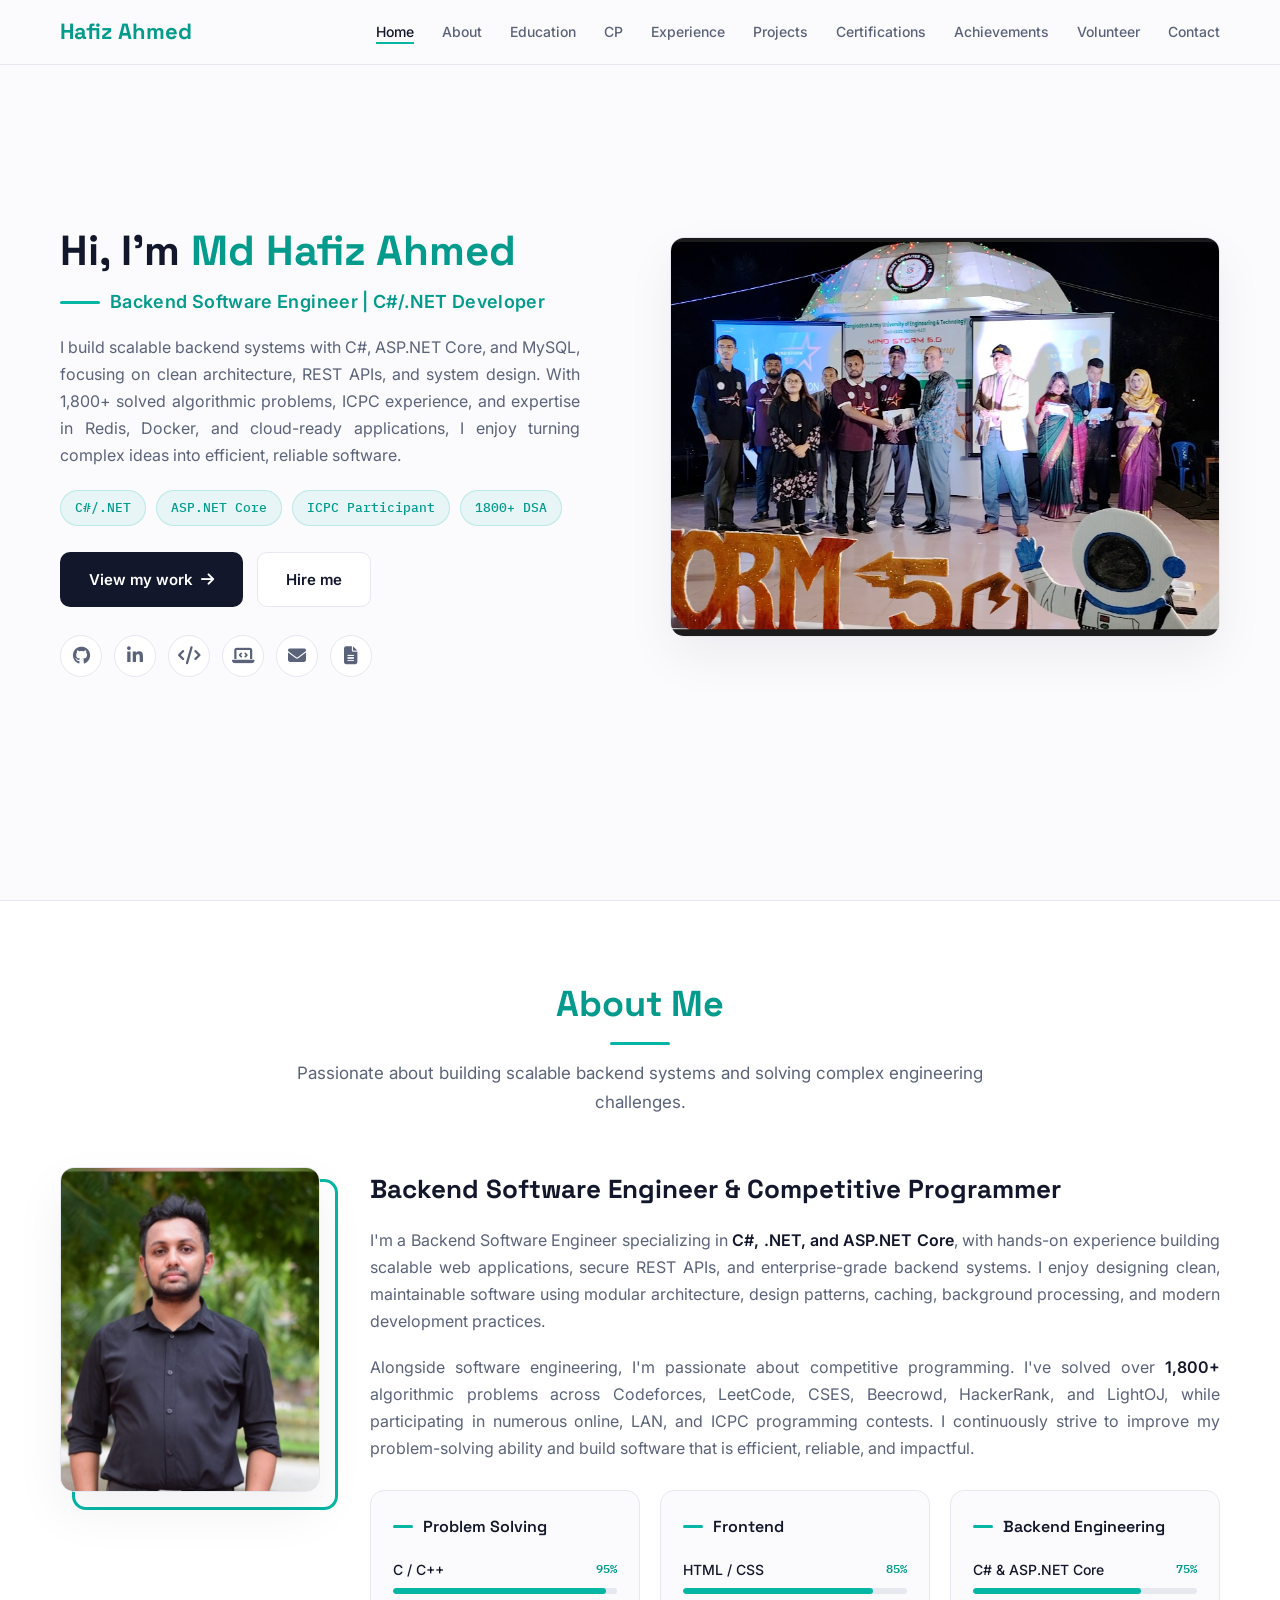
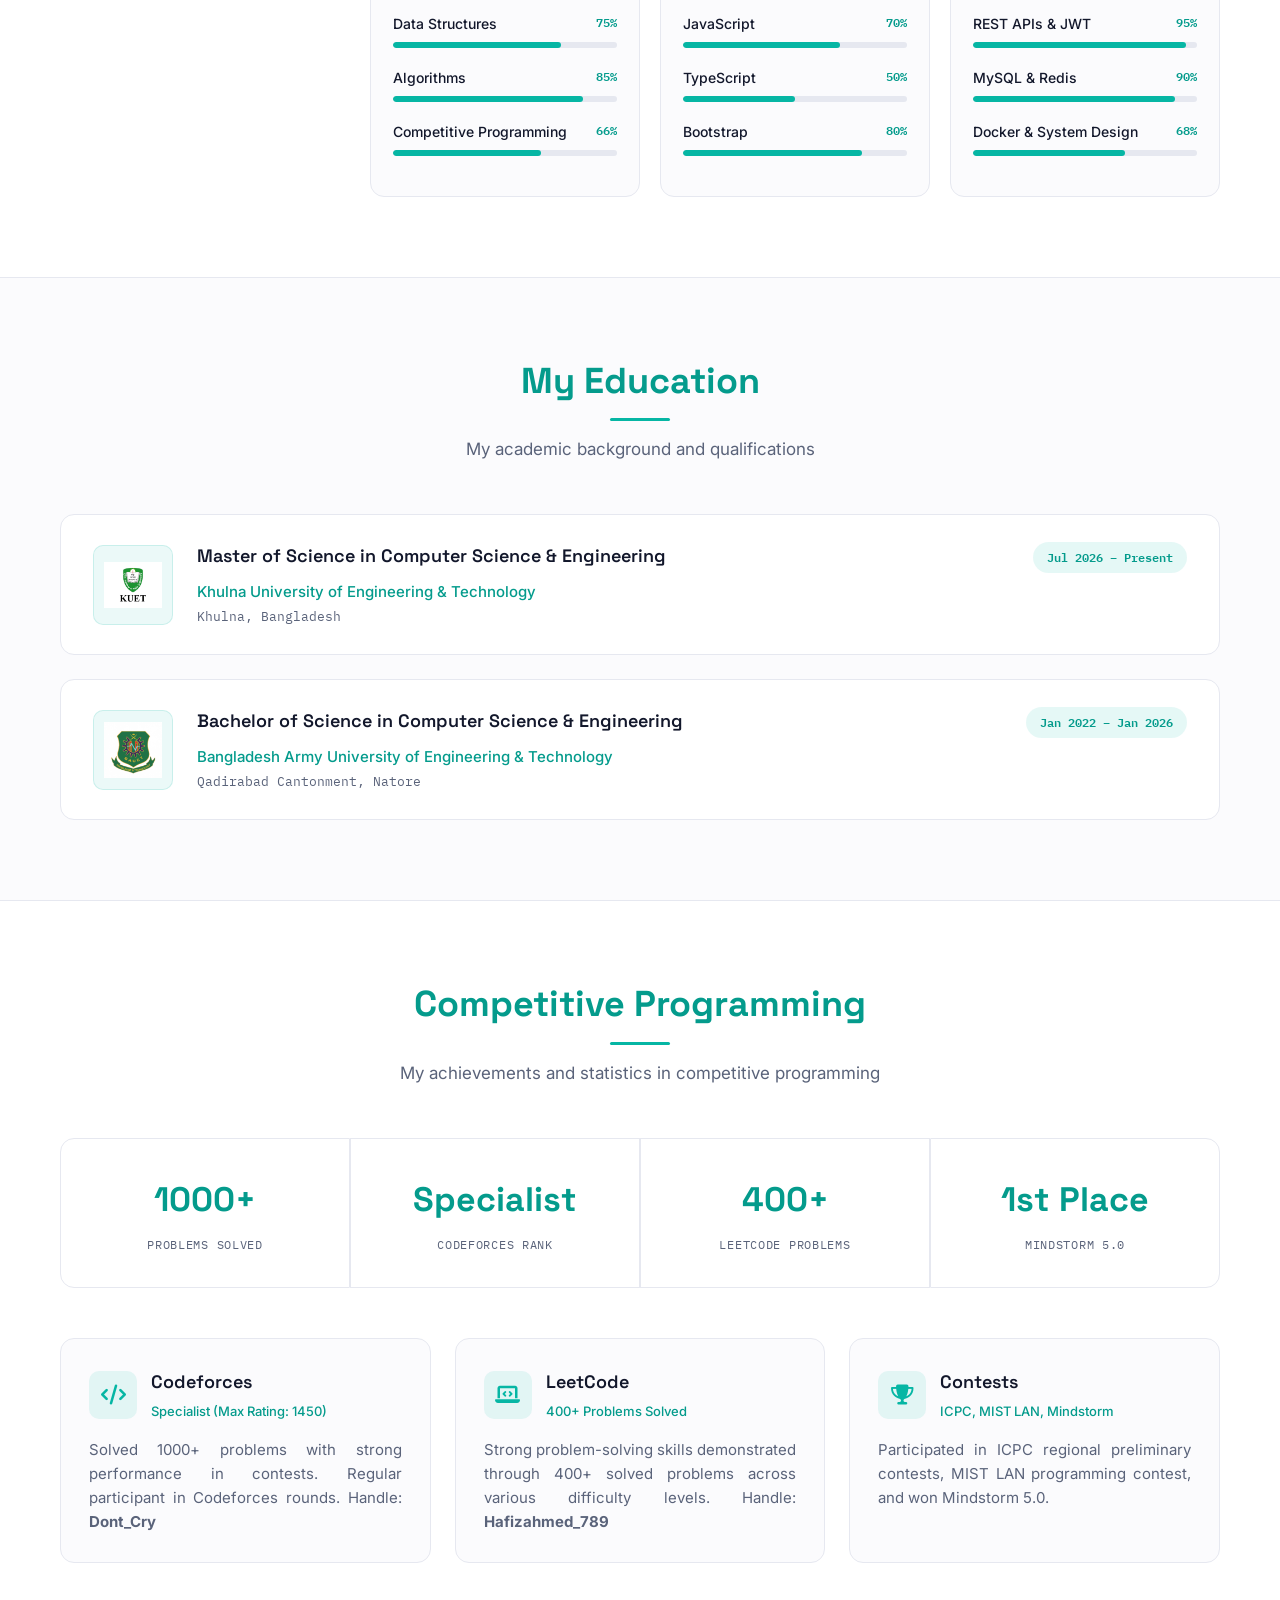
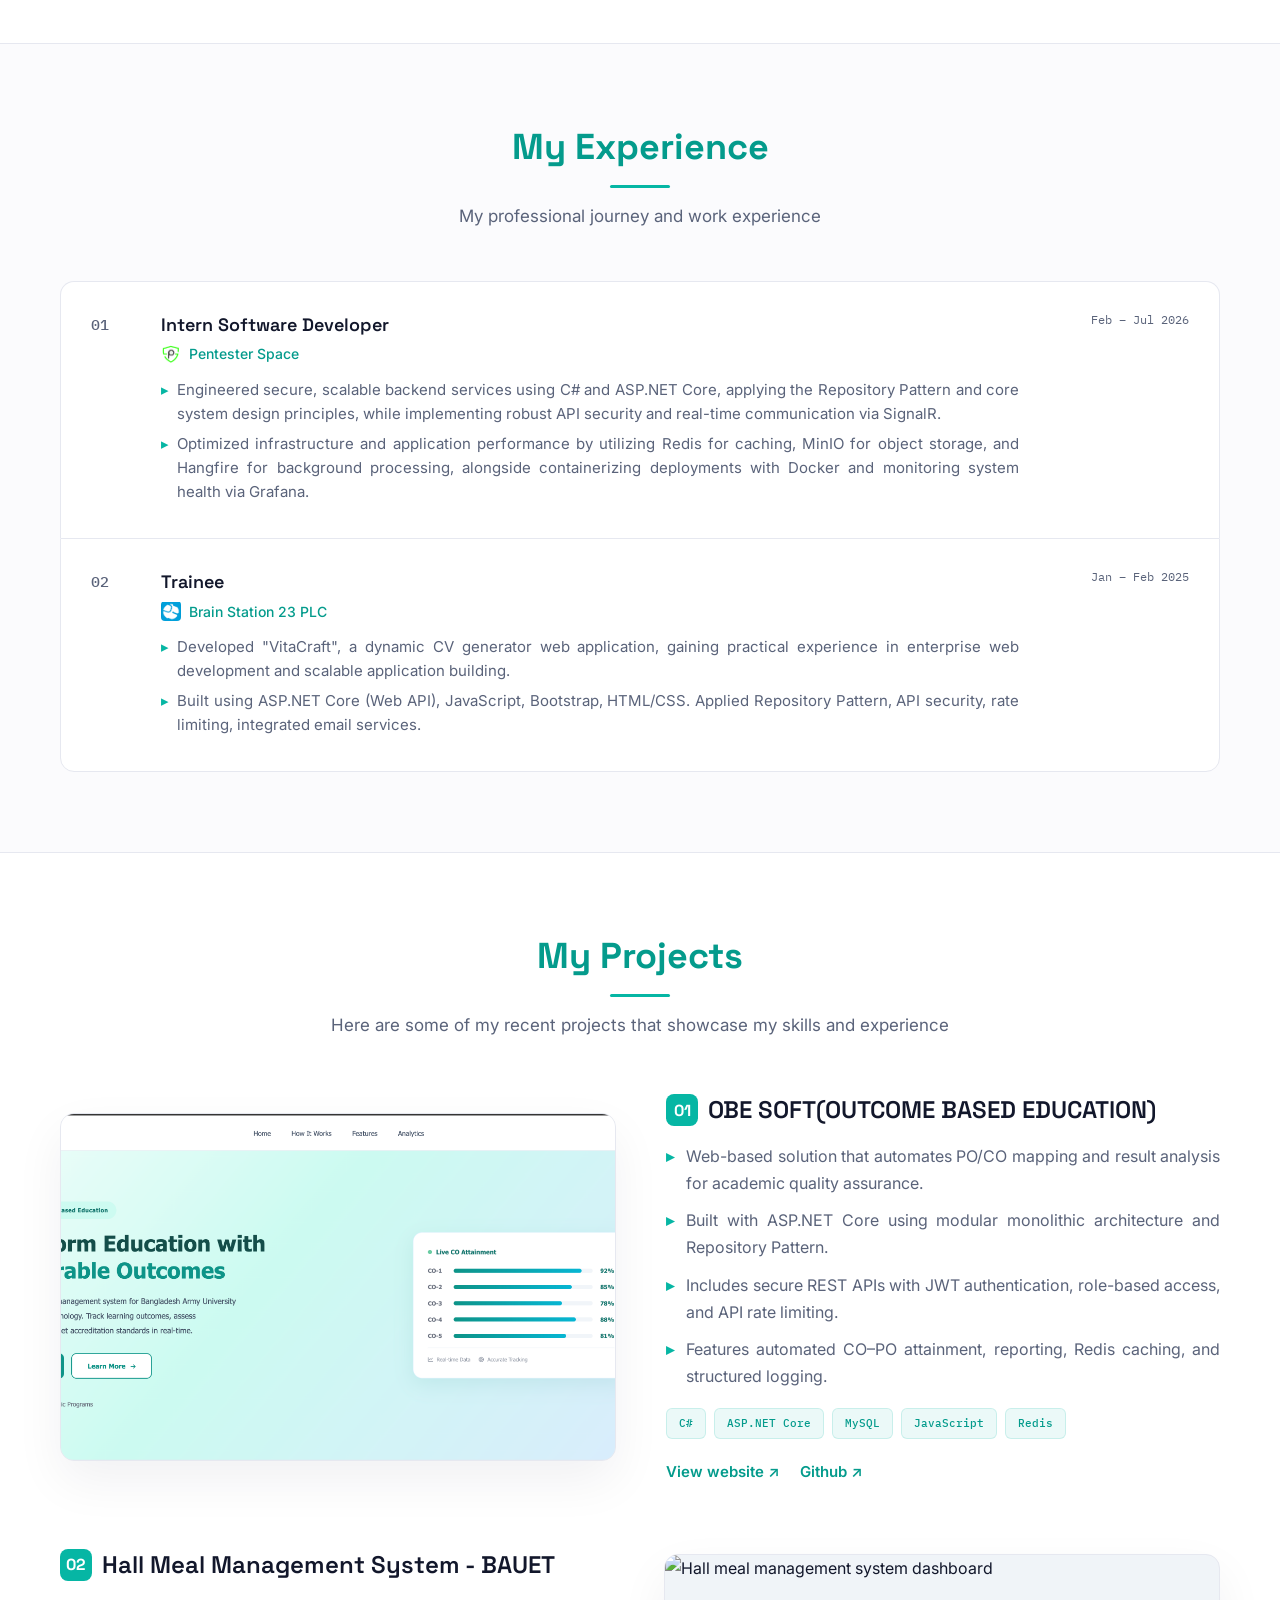
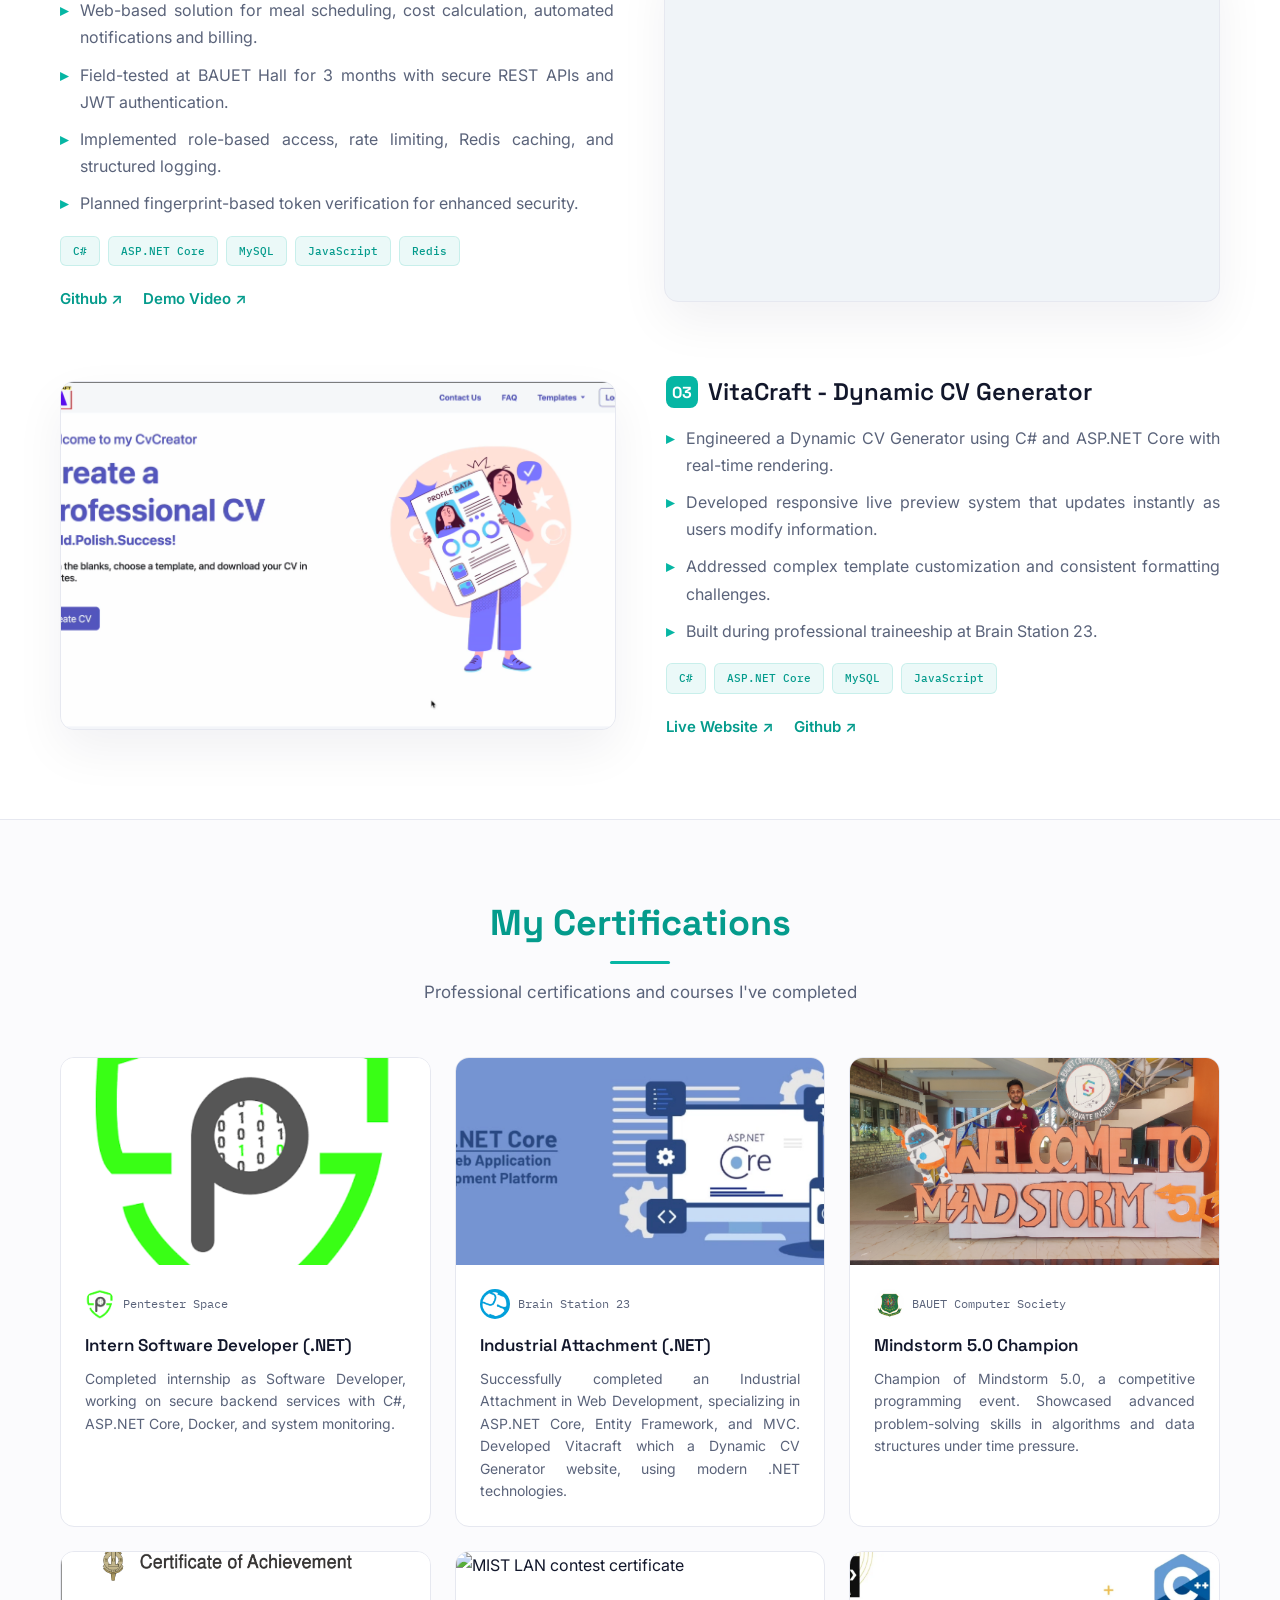
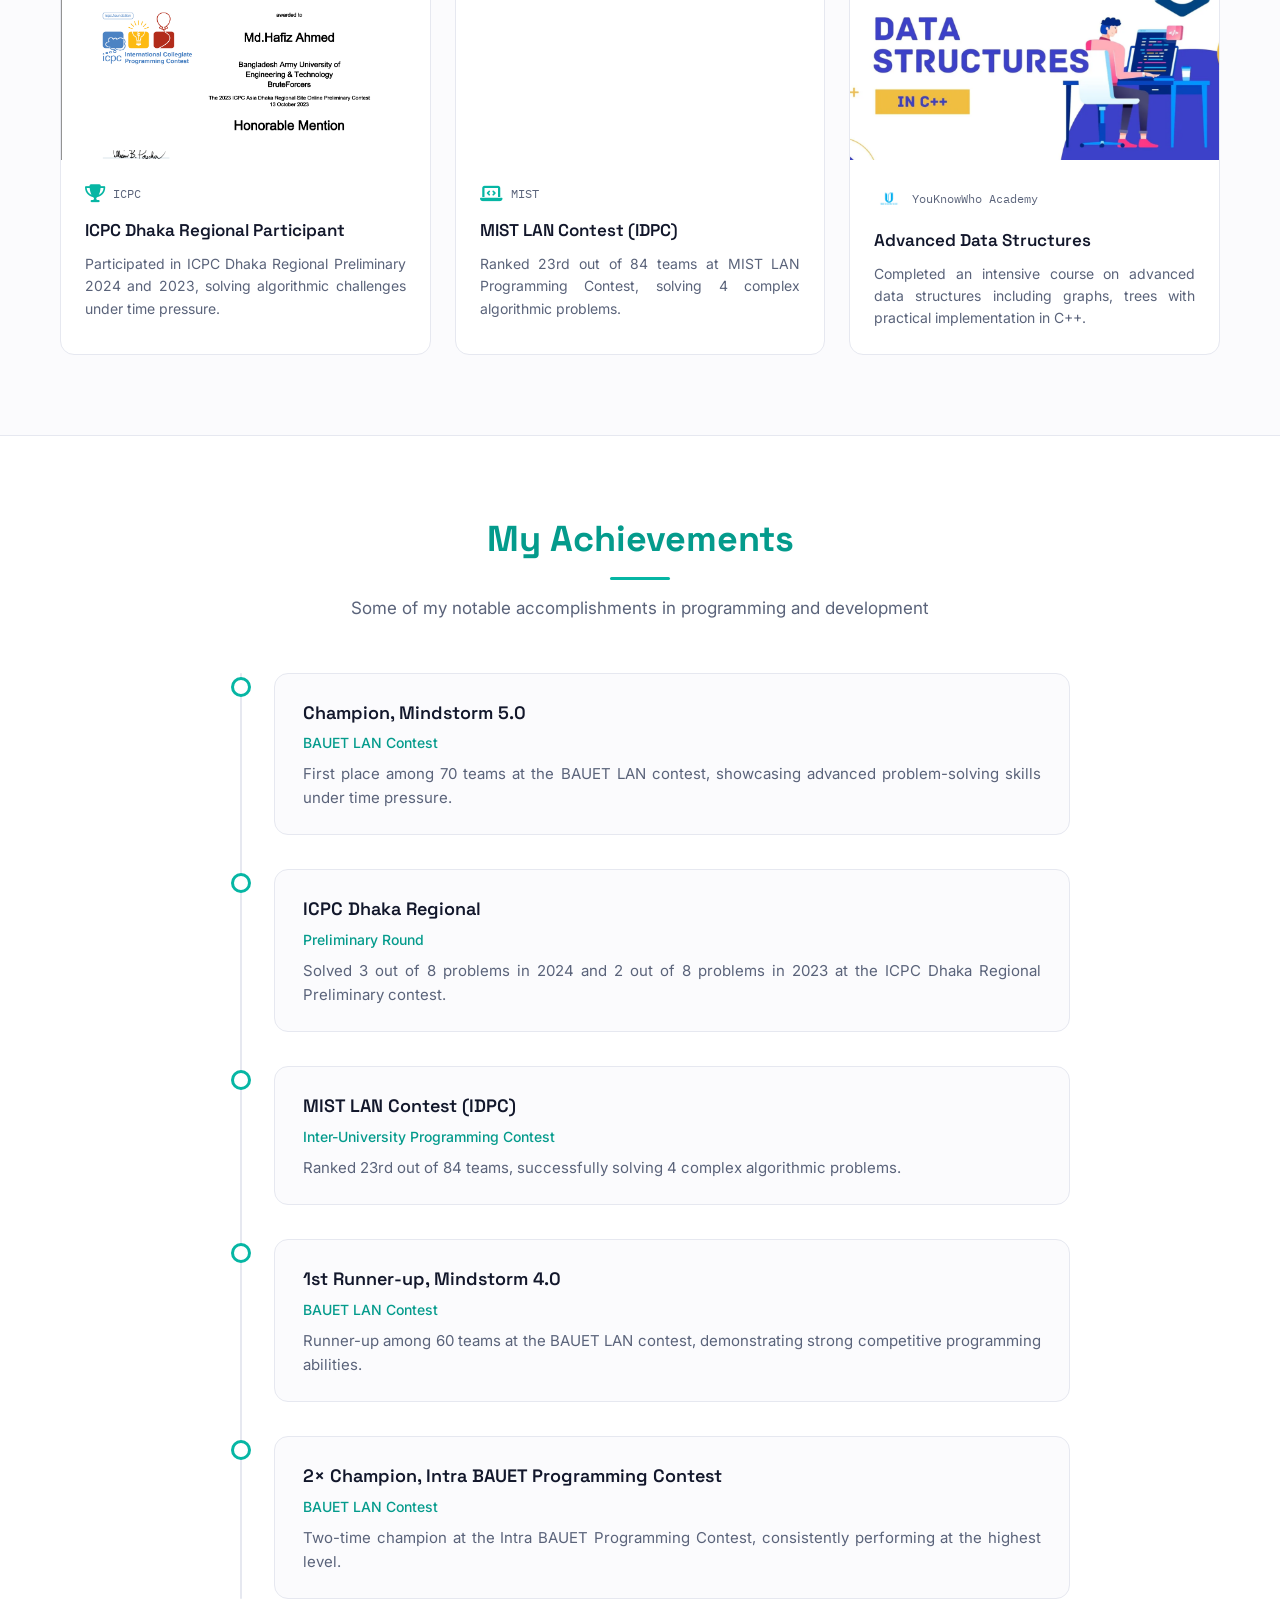
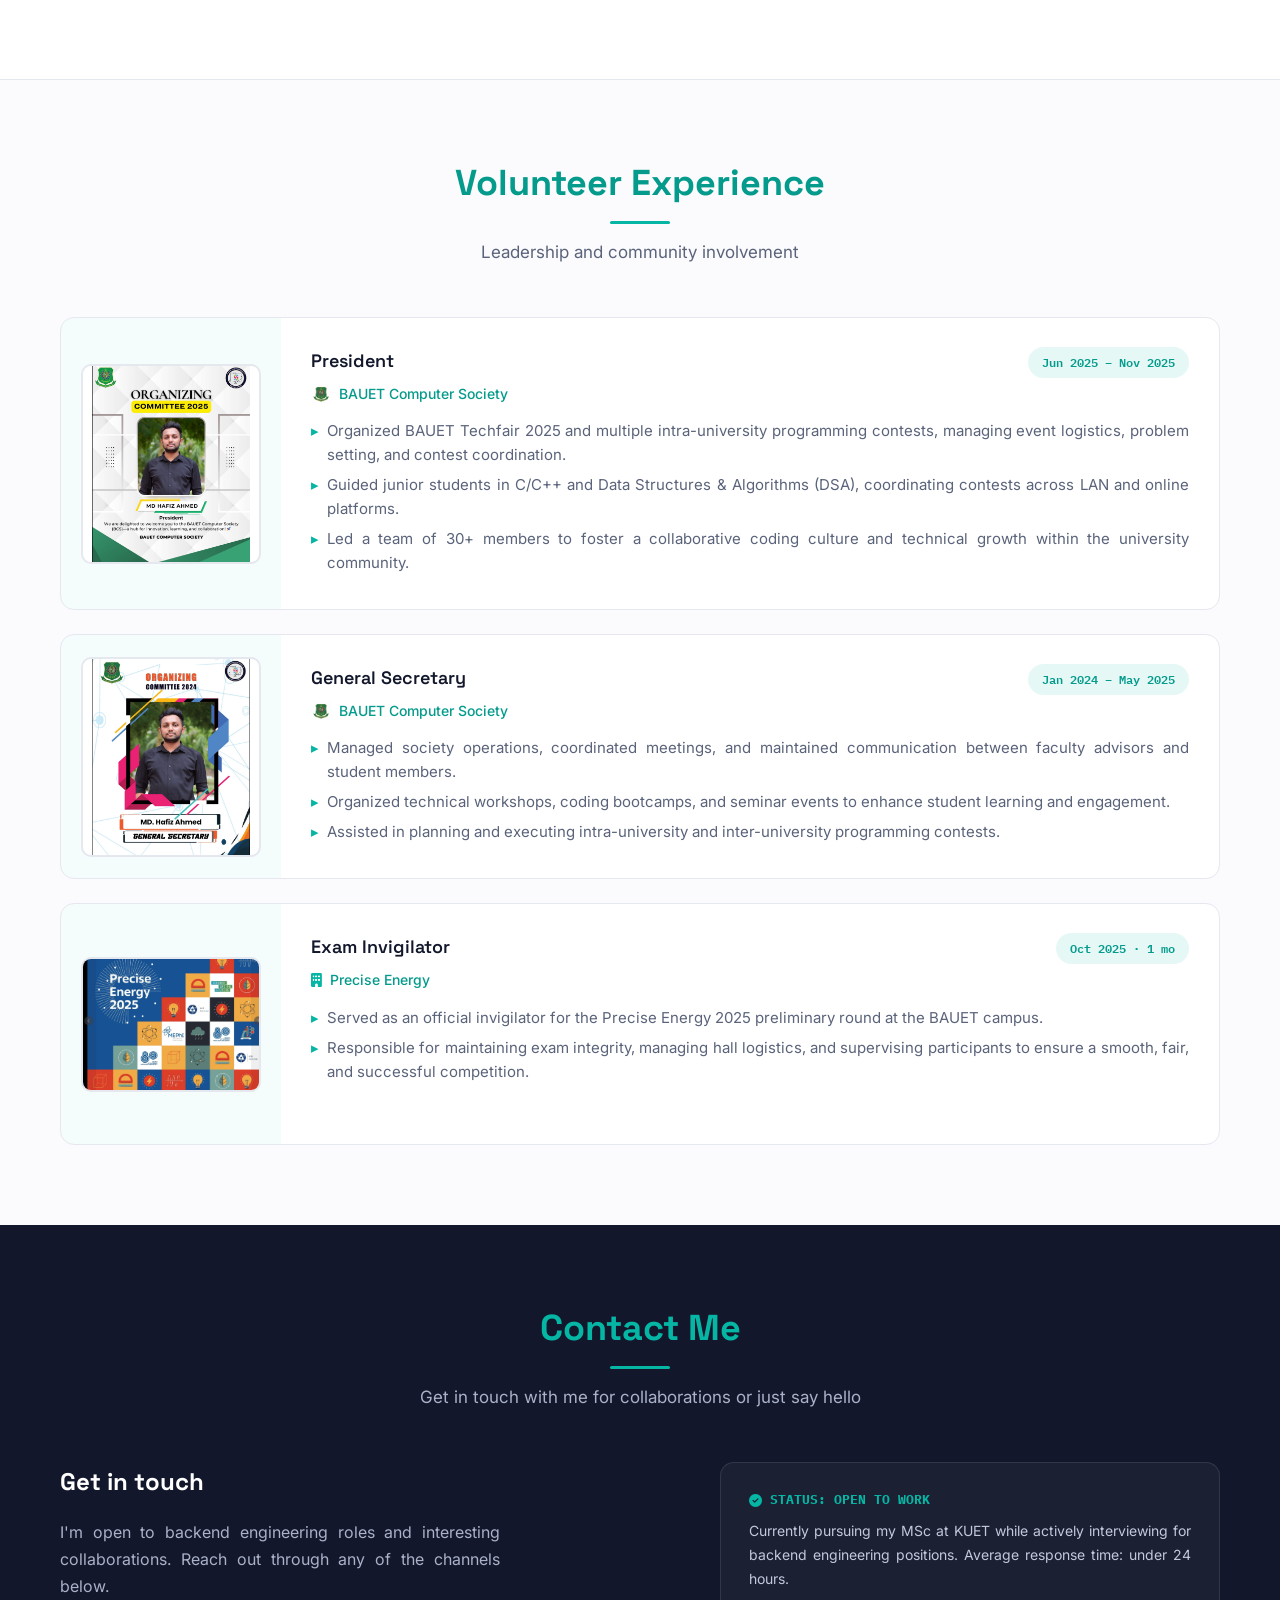
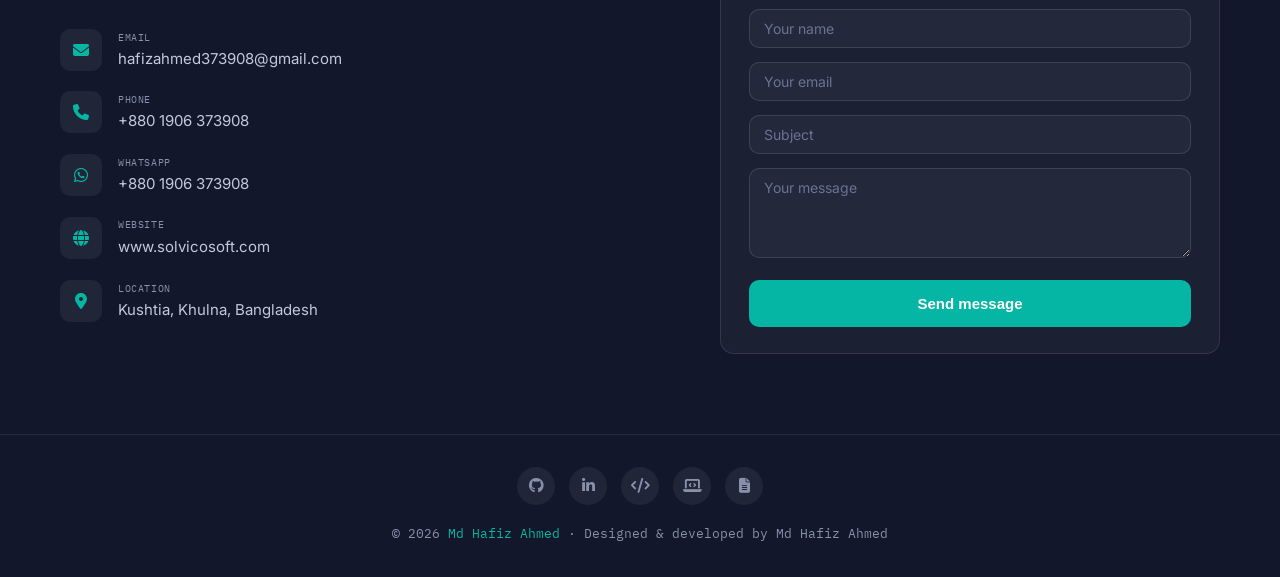
==== commit 1fb74f40: "Fix image paths in index.html for consistency" ====
--- a/index.html
+++ b/index.html
@@ -7,7 +7,7 @@
   <title>Md Hafiz Ahmed | Portfolio</title>
   <link rel="stylesheet" href="https://cdnjs.cloudflare.com/ajax/libs/font-awesome/6.4.0/css/all.min.css">
   <link href="https://fonts.googleapis.com/css2?family=Space+Grotesk:wght@400;500;600;700&family=IBM+Plex+Mono:wght@400;500;600;700&family=Inter:wght@400;500;600;700&display=swap" rel="stylesheet">
-  <link rel="stylesheet" href="/css/index.css">
+  <link rel="stylesheet" href="css/index.css">
 </head>
 <body>
   <header id="header">
@@ -55,19 +55,19 @@
           <a href="https://codeforces.com/profile/Dont_Cry" title="Codeforces"><i class="fas fa-code"></i></a>
           <a href="https://leetcode.com/u/Hafizahmed_789/" title="LeetCode"><i class="fas fa-laptop-code"></i></a>
           <a href="mailto:hafizahmed373908@gmail.com" title="Email"><i class="fas fa-envelope"></i></a>
-          <a href="/pdf/HafizCV.pdf" target="_blank" title="View CV"><i class="fas fa-file-alt"></i></a>       
+          <a href="pdf/HafizCV.pdf" target="_blank" title="View CV"><i class="fas fa-file-alt"></i></a>       
         </div>
       </div>
       <div class="hero-visual reveal in-view">
         <div class="hero-slideshow">
           <div class="hero-slide active">
-            <img src="/images/1stprice.png" alt="Mindstorm 5.0 first place award">
+            <img src="images/1stprice.png" alt="Mindstorm 5.0 first place award">
           </div>
           <div class="hero-slide">
-            <img src="/images/mindstorm.jpg" alt="Mindstorm contest overview">
+            <img src="images/mindstorm.jpg" alt="Mindstorm contest overview">
           </div>
           <div class="hero-slide">
-            <img src="/images/oldprize.jpg" alt="Intra BAUET programming contest award">
+            <img src="images/oldprize.jpg" alt="Intra BAUET programming contest award">
           </div>
         </div>
       </div>
@@ -83,7 +83,7 @@
       </div>
       <div class="about-container">
         <div class="about-visual reveal">
-          <img src="/images/myimage.png" alt="Md Hafiz Ahmed">
+          <img src="images/myimage.png" alt="Md Hafiz Ahmed">
         </div>
         <div class="about-content reveal">
           <h3>Backend Software Engineer & Competitive Programmer</h3>
@@ -163,7 +163,7 @@
       <div class="edu-grid reveal">
         <div class="edu-card">
           <div class="edu-logo">
-            <img src="/images/kuetlogo.png" alt="KUET logo" onerror="this.style.display='none'; this.parentElement.innerHTML='<i class=\'fas fa-university\'></i>';">
+            <img src="images/kuetlogo.png" alt="KUET logo" onerror="this.style.display='none'; this.parentElement.innerHTML='<i class=\'fas fa-university\'></i>';">
           </div>
           <div class="edu-details">
             <div class="edu-header-row">
@@ -176,7 +176,7 @@
         </div>
         <div class="edu-card">
           <div class="edu-logo">
-            <img src="/images/bauet_logo1.png" alt="BAUET logo" onerror="this.style.display='none'; this.parentElement.innerHTML='<i class=\'fas fa-graduation-cap\'></i>';">
+            <img src="images/bauet_logo1.png" alt="BAUET logo" onerror="this.style.display='none'; this.parentElement.innerHTML='<i class=\'fas fa-graduation-cap\'></i>';">
           </div>
           <div class="edu-details">
             <div class="edu-header-row">
@@ -251,7 +251,7 @@
           <div class="exp-idx mono">01</div>
           <div class="exp-details">
             <h3>Intern Software Developer</h3>
-            <h4><img src="/images/pentesterspace.png" alt="logo" class="exp-company-logo" onerror="this.style.display='none'"> Pentester Space</h4>
+            <h4><img src="images/pentesterspace.png" alt="logo" class="exp-company-logo" onerror="this.style.display='none'"> Pentester Space</h4>
             <ul>
               <li>Engineered secure, scalable backend services using C# and ASP.NET Core, applying the Repository Pattern and core system design principles, while implementing robust API security and real-time communication via SignalR.</li>
               <li>Optimized infrastructure and application performance by utilizing Redis for caching, MinIO for object storage, and Hangfire for background processing, alongside containerizing deployments with Docker and monitoring system health via Grafana.</li>
@@ -265,7 +265,7 @@
           <div class="exp-idx mono">02</div>
           <div class="exp-details">
             <h3>Trainee</h3>
-            <h4><img src="/images/brain station23.png" alt="logo" class="exp-company-logo" onerror="this.style.display='none'"> Brain Station 23 PLC</h4>
+            <h4><img src="images/brain station23.png" alt="logo" class="exp-company-logo" onerror="this.style.display='none'"> Brain Station 23 PLC</h4>
             <ul>
               <li>Developed "VitaCraft", a dynamic CV generator web application, gaining practical experience in enterprise web development and scalable application building.</li>
               <li>Built using ASP.NET Core (Web API), JavaScript, Bootstrap, HTML/CSS. Applied Repository Pattern, API security, rate limiting, integrated email services.</li>
@@ -289,7 +289,7 @@
       <div class="reveal">
         <div class="proj-row">
           <div class="proj-img">
-            <img src="/images/obe image.png" alt="OBE Framework interface">
+            <img src="images/obe image.png" alt="OBE Framework interface">
           </div>
           <div class="proj-content">
             <h3>
@@ -317,7 +317,7 @@
         </div>
         <div class="proj-row reverse">
           <div class="proj-img">
-            <img src="/images/bauethmms.png" alt="Hall meal management system dashboard">
+            <img src="images/bauethmms.png" alt="Hall meal management system dashboard">
           </div>
           <div class="proj-content">
             <h3>
@@ -345,7 +345,7 @@
         </div>
         <div class="proj-row">
           <div class="proj-img">
-            <img src="/images/cvsites.png" alt="VitaCraft dynamic CV generator screenshot">
+            <img src="images/cvsites.png" alt="VitaCraft dynamic CV generator screenshot">
           </div>
           <div class="proj-content">
             <h3>
@@ -384,11 +384,11 @@
       <div class="certifications-container reveal">
          <div class="cert-card">
           <div class="cert-image">
-            <img src="/images/pentesterspace.png" alt="Pentester Space internship certificate">
+            <img src="images/pentesterspace.png" alt="Pentester Space internship certificate">
           </div>
           <div class="cert-content">
             <div class="cert-issuer">
-              <img src="/images/pentesterspace.png" alt="Pentester Space logo">
+              <img src="images/pentesterspace.png" alt="Pentester Space logo">
               <span>Pentester Space</span>
             </div>
             <h3>Intern Software Developer (.NET)</h3>
@@ -398,11 +398,11 @@
         
         <div class="cert-card">
           <div class="cert-image">
-            <img src="/images/asp.net core.png" alt="ASP.NET Core industrial attachment certificate">
+            <img src="images/asp.net core.png" alt="ASP.NET Core industrial attachment certificate">
           </div>
           <div class="cert-content">
             <div class="cert-issuer">
-              <img src="/images/brain station23.png" alt="Brain Station 23 logo">
+              <img src="images/brain station23.png" alt="Brain Station 23 logo">
               <span>Brain Station 23</span>
             </div>
             <h3>Industrial Attachment (.NET)</h3>
@@ -411,11 +411,11 @@
         </div>
         <div class="cert-card">
           <div class="cert-image">
-            <img src="/images/mindstorm.jpg" alt="Mindstorm 5.0 championship photo">
+            <img src="images/mindstorm.jpg" alt="Mindstorm 5.0 championship photo">
           </div>
           <div class="cert-content">
             <div class="cert-issuer">
-              <img src="/images/bauet_logo1.png" alt="BAUET logo">
+              <img src="images/bauet_logo1.png" alt="BAUET logo">
               <span>BAUET Computer Society</span>
             </div>
             <h3>Mindstorm 5.0 Champion</h3>
@@ -425,7 +425,7 @@
        
         <div class="cert-card">
           <div class="cert-image">
-            <img src="/images/icpc certificate.png" alt="ICPC participation certificate">
+            <img src="images/icpc certificate.png" alt="ICPC participation certificate">
           </div>
           <div class="cert-content">
             <div class="cert-issuer">
@@ -438,7 +438,7 @@
         </div>
         <div class="cert-card">
           <div class="cert-image">
-            <img src="/images/mist.png" alt="MIST LAN contest certificate">
+            <img src="images/mist.png" alt="MIST LAN contest certificate">
           </div>
           <div class="cert-content">
             <div class="cert-issuer">
@@ -451,11 +451,11 @@
         </div>
         <div class="cert-card">
           <div class="cert-image">
-            <img src="/images/data structure.png" alt="Advanced data structures course certificate">
+            <img src="images/data structure.png" alt="Advanced data structures course certificate">
           </div>
           <div class="cert-content">
             <div class="cert-issuer">
-              <img src="/images/youknowwho.png" alt="YouKnowWho Academy logo">
+              <img src="images/youknowwho.png" alt="YouKnowWho Academy logo">
               <span>YouKnowWho Academy</span>
             </div>
             <h3>Advanced Data Structures</h3>
@@ -528,7 +528,7 @@
       <div class="volunteer-container reveal">
         <div class="volunteer-card">
           <div class="volunteer-image-side">
-            <img src="/images/president.png" alt="BAUET Computer Society logo">
+            <img src="images/president.png" alt="BAUET Computer Society logo">
           </div>
           <div class="volunteer-details">
             <div class="volunteer-header-row">
@@ -536,7 +536,7 @@
               <span class="volunteer-date">Jun 2025 – Nov 2025</span>
             </div>
             <h4>
-              <img src="/images/bauet_logo1.png" alt="BAUET CS logo" class="volunteer-org-logo" onerror="this.style.display='none'">
+              <img src="images/bauet_logo1.png" alt="BAUET CS logo" class="volunteer-org-logo" onerror="this.style.display='none'">
               BAUET Computer Society
             </h4>
             <ul>
@@ -548,7 +548,7 @@
         </div>
         <div class="volunteer-card">
           <div class="volunteer-image-side">
-            <img src="/images/gs.png" alt="BAUET Computer Society logo">
+            <img src="images/gs.png" alt="BAUET Computer Society logo">
           </div>
           <div class="volunteer-details">
             <div class="volunteer-header-row">
@@ -556,7 +556,7 @@
               <span class="volunteer-date">Jan 2024 – May 2025</span>
             </div>
             <h4>
-              <img src="/images/bauet_logo1.png" alt="BAUET CS logo" class="volunteer-org-logo" onerror="this.style.display='none'">
+              <img src="images/bauet_logo1.png" alt="BAUET CS logo" class="volunteer-org-logo" onerror="this.style.display='none'">
               BAUET Computer Society
             </h4>
             <ul>
@@ -568,7 +568,7 @@
         </div>
         <div class="volunteer-card">
           <div class="volunteer-image-side">
-              <img src="/images/precise energy.png" alt="Precise Energy logo">
+              <img src="images/precise energy.png" alt="Precise Energy logo">
           </div>
           <div class="volunteer-details">
             <div class="volunteer-header-row">
@@ -674,6 +674,6 @@
 
   <button class="back-to-top" id="backToTop" aria-label="Back to top"><i class="fas fa-arrow-up"></i></button>
 
-  <script src="/js/index.js"></script>
+  <script src="js/index.js"></script>
 </body>
 </html>
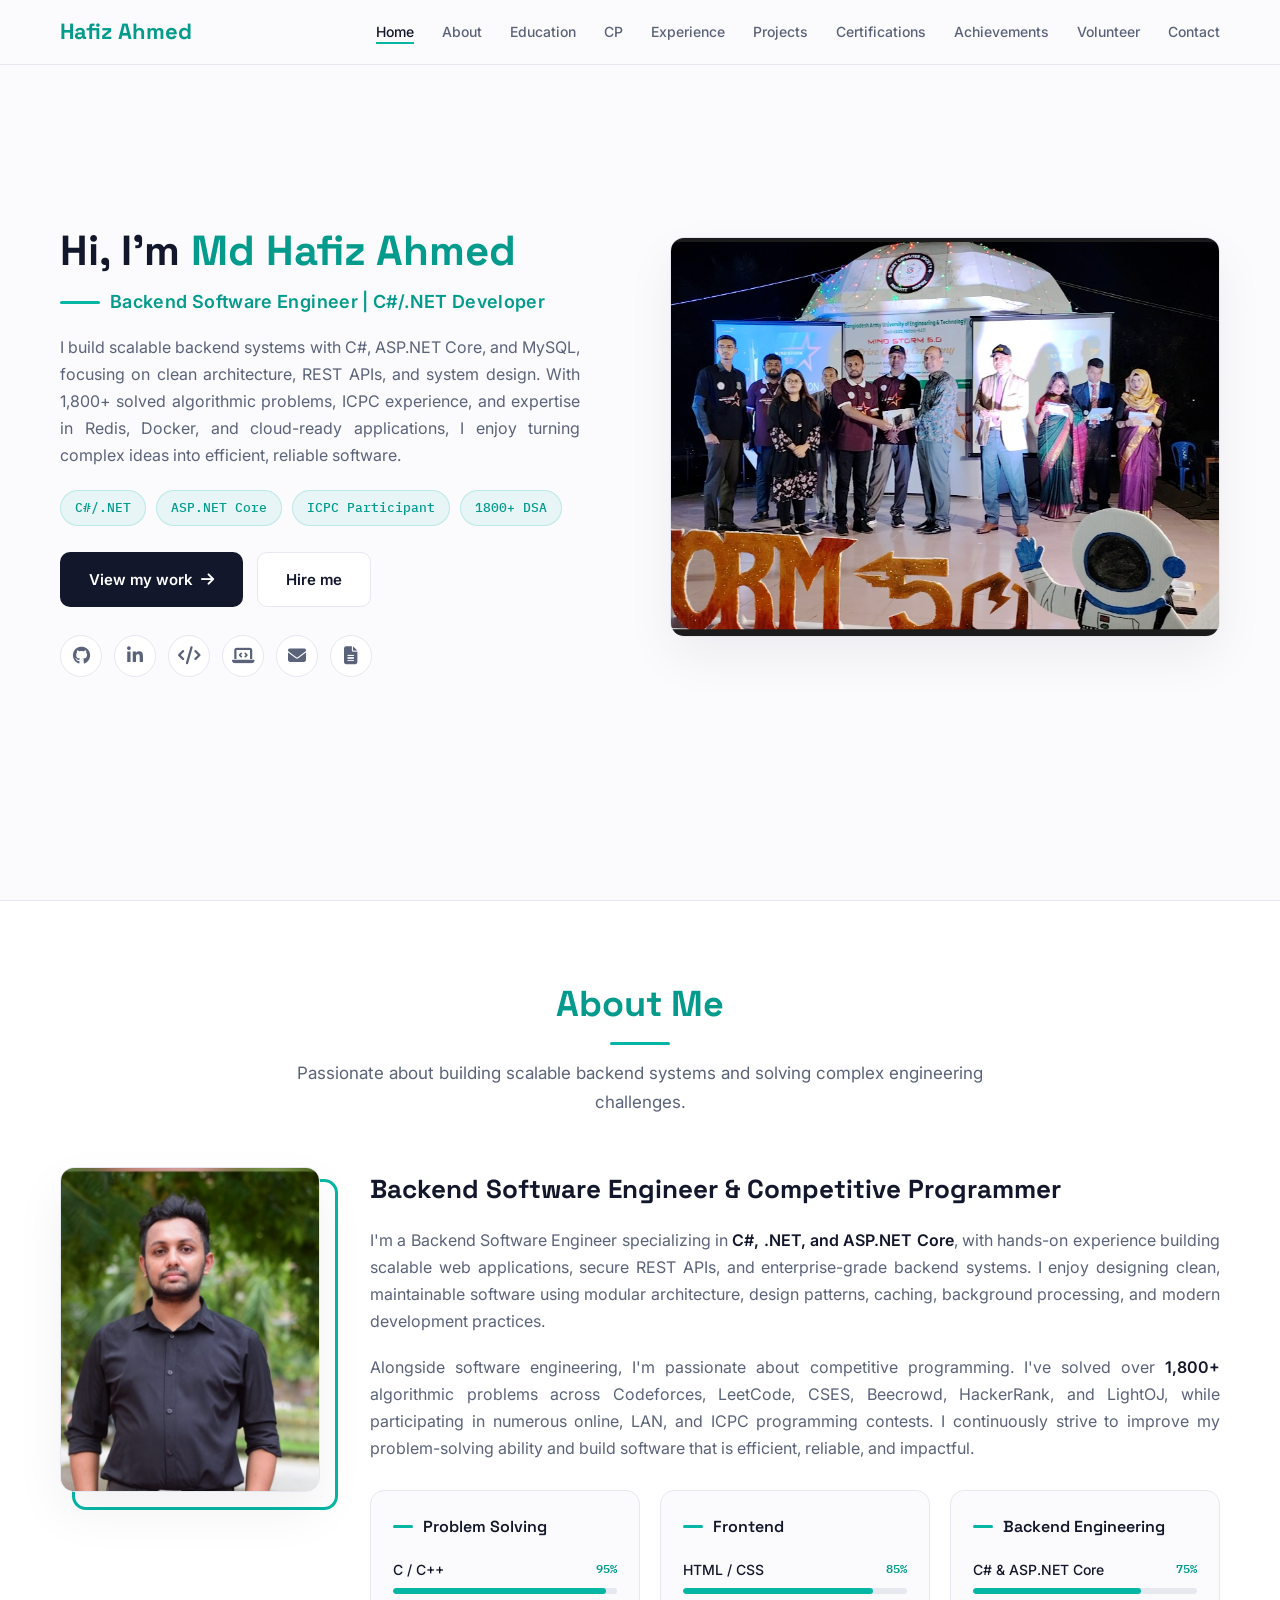
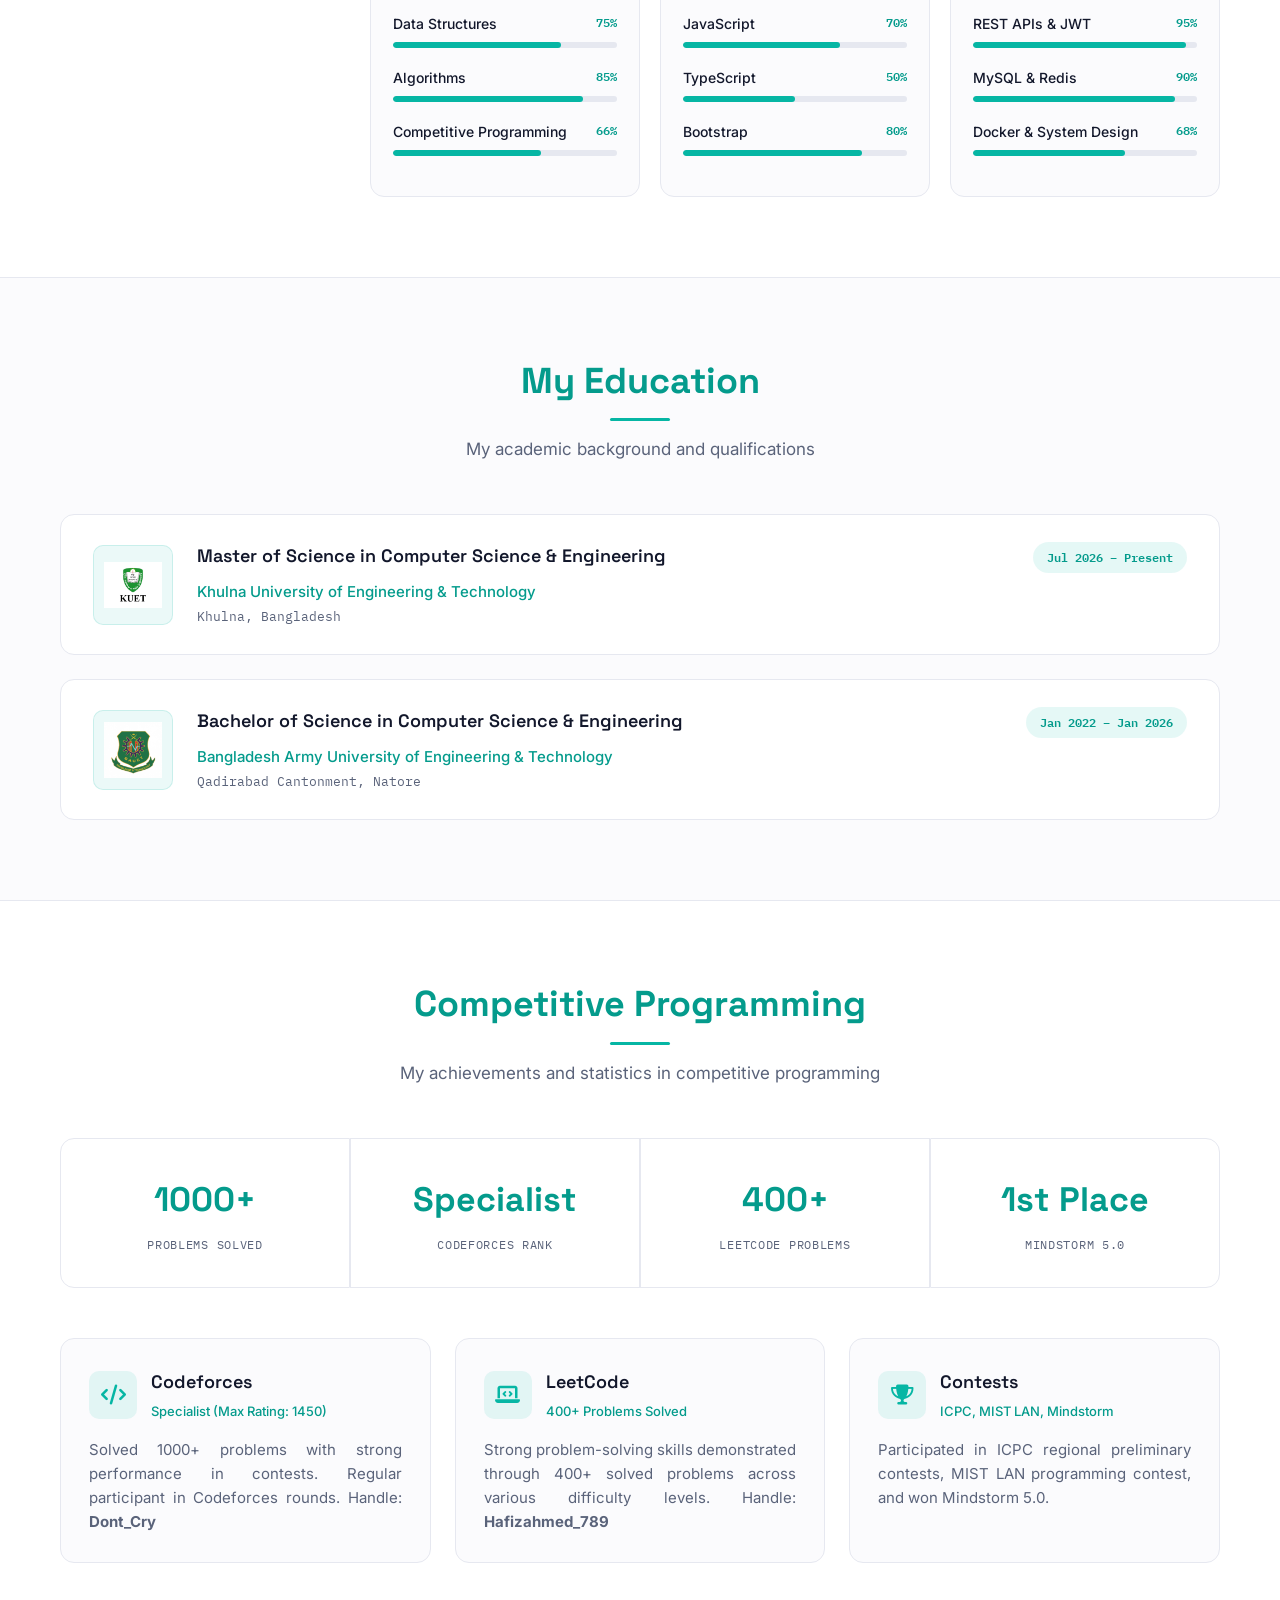
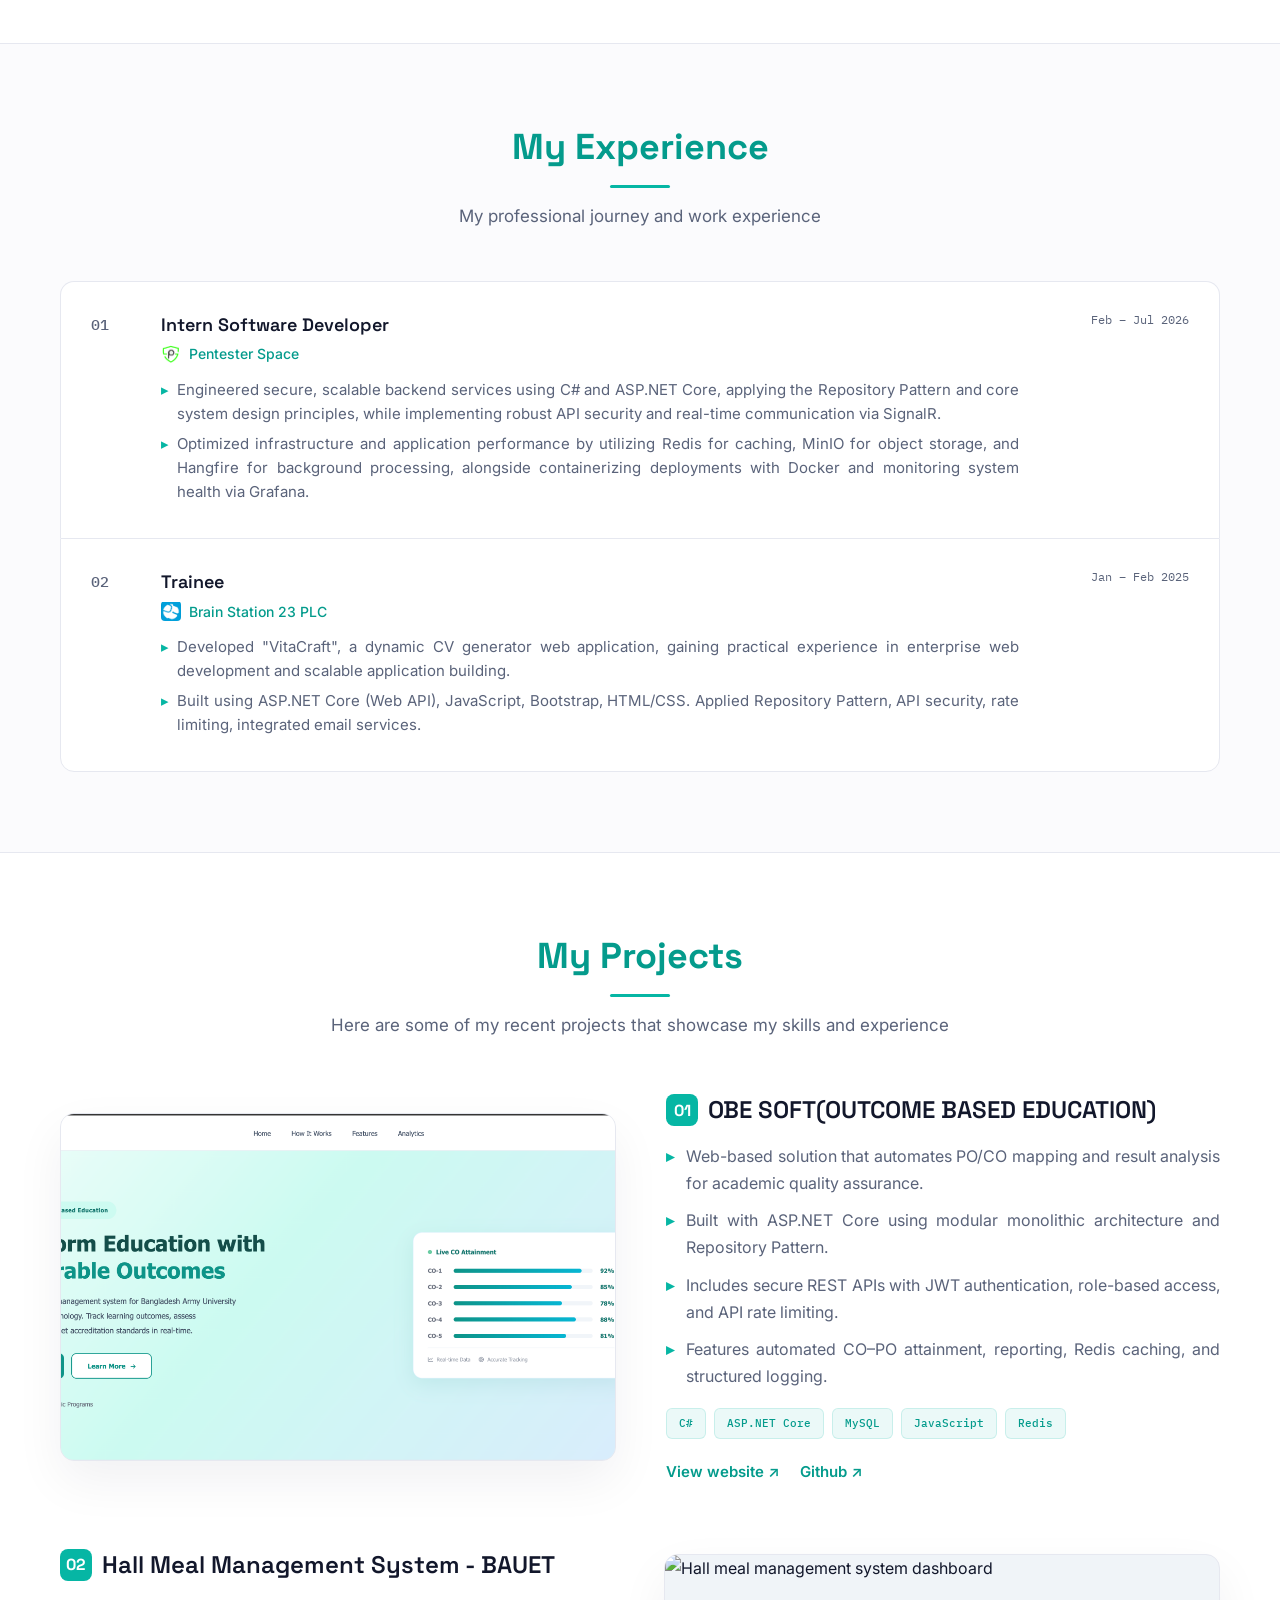
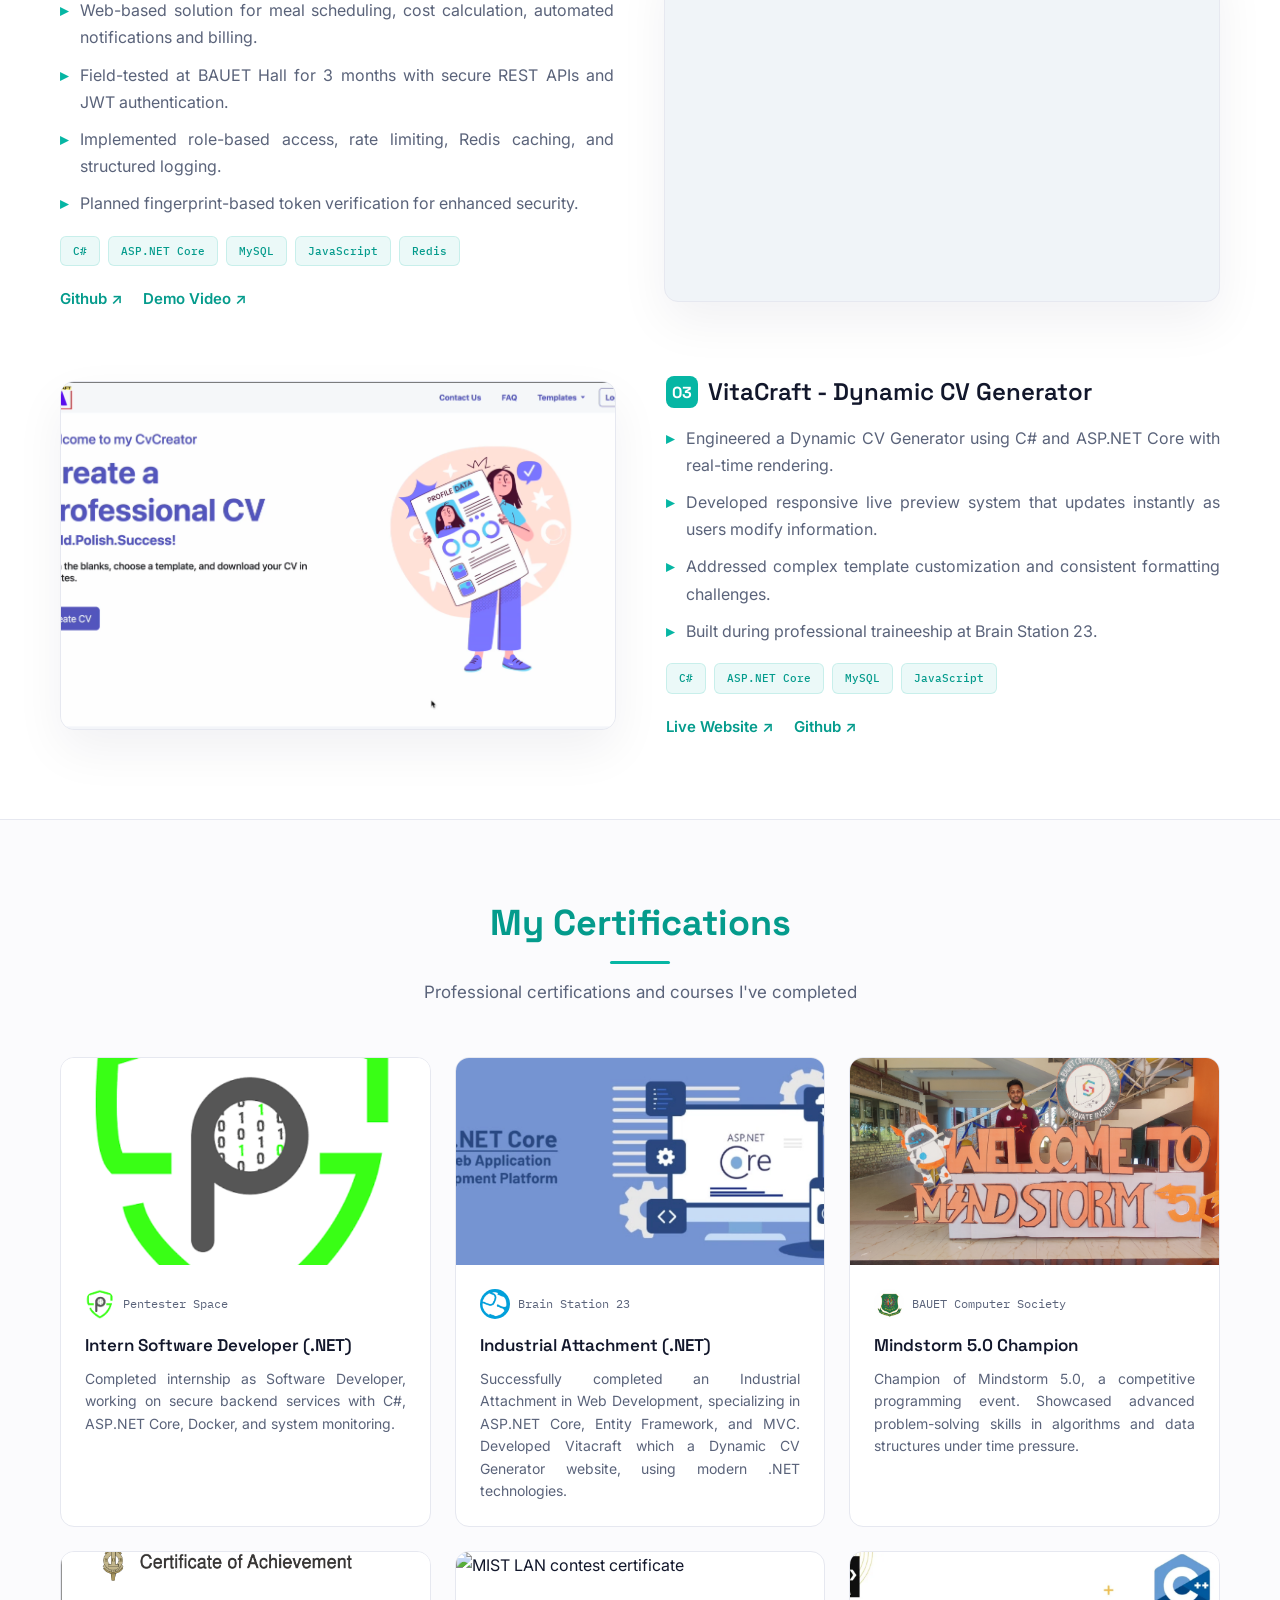
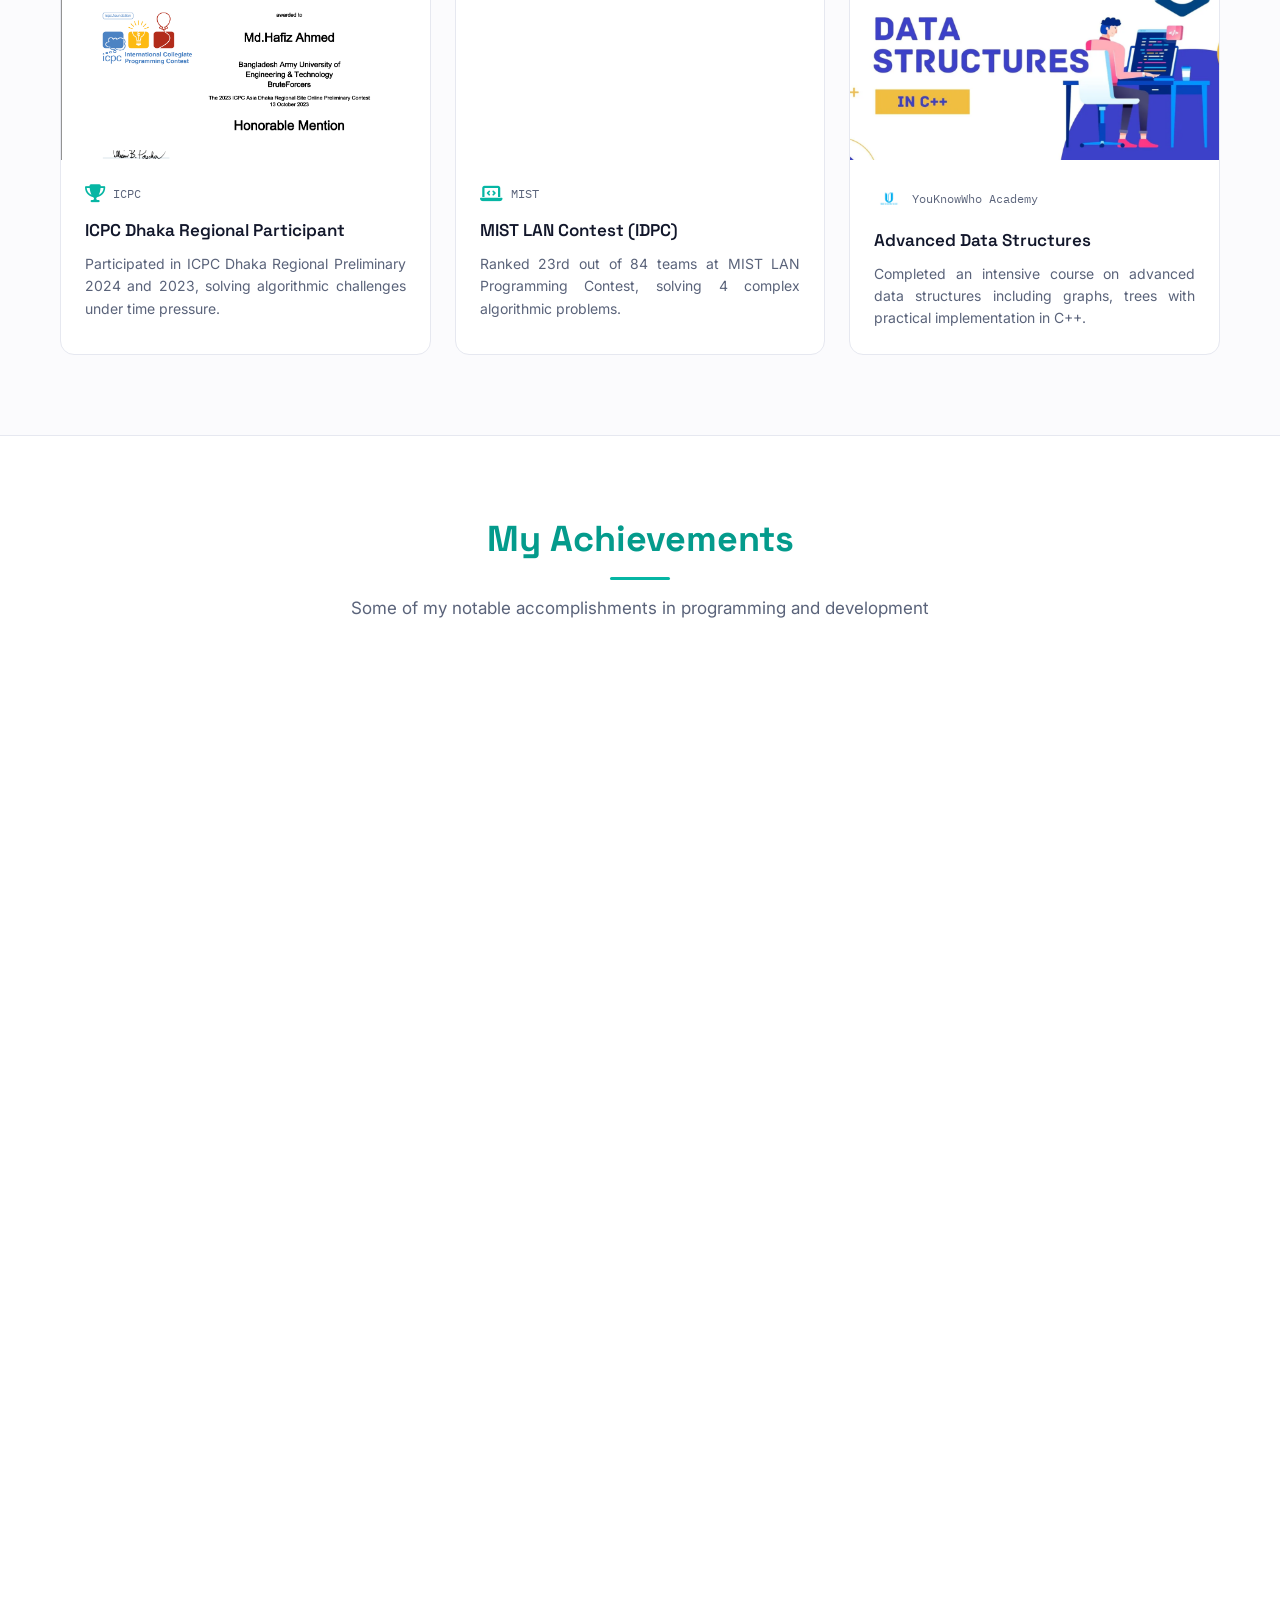
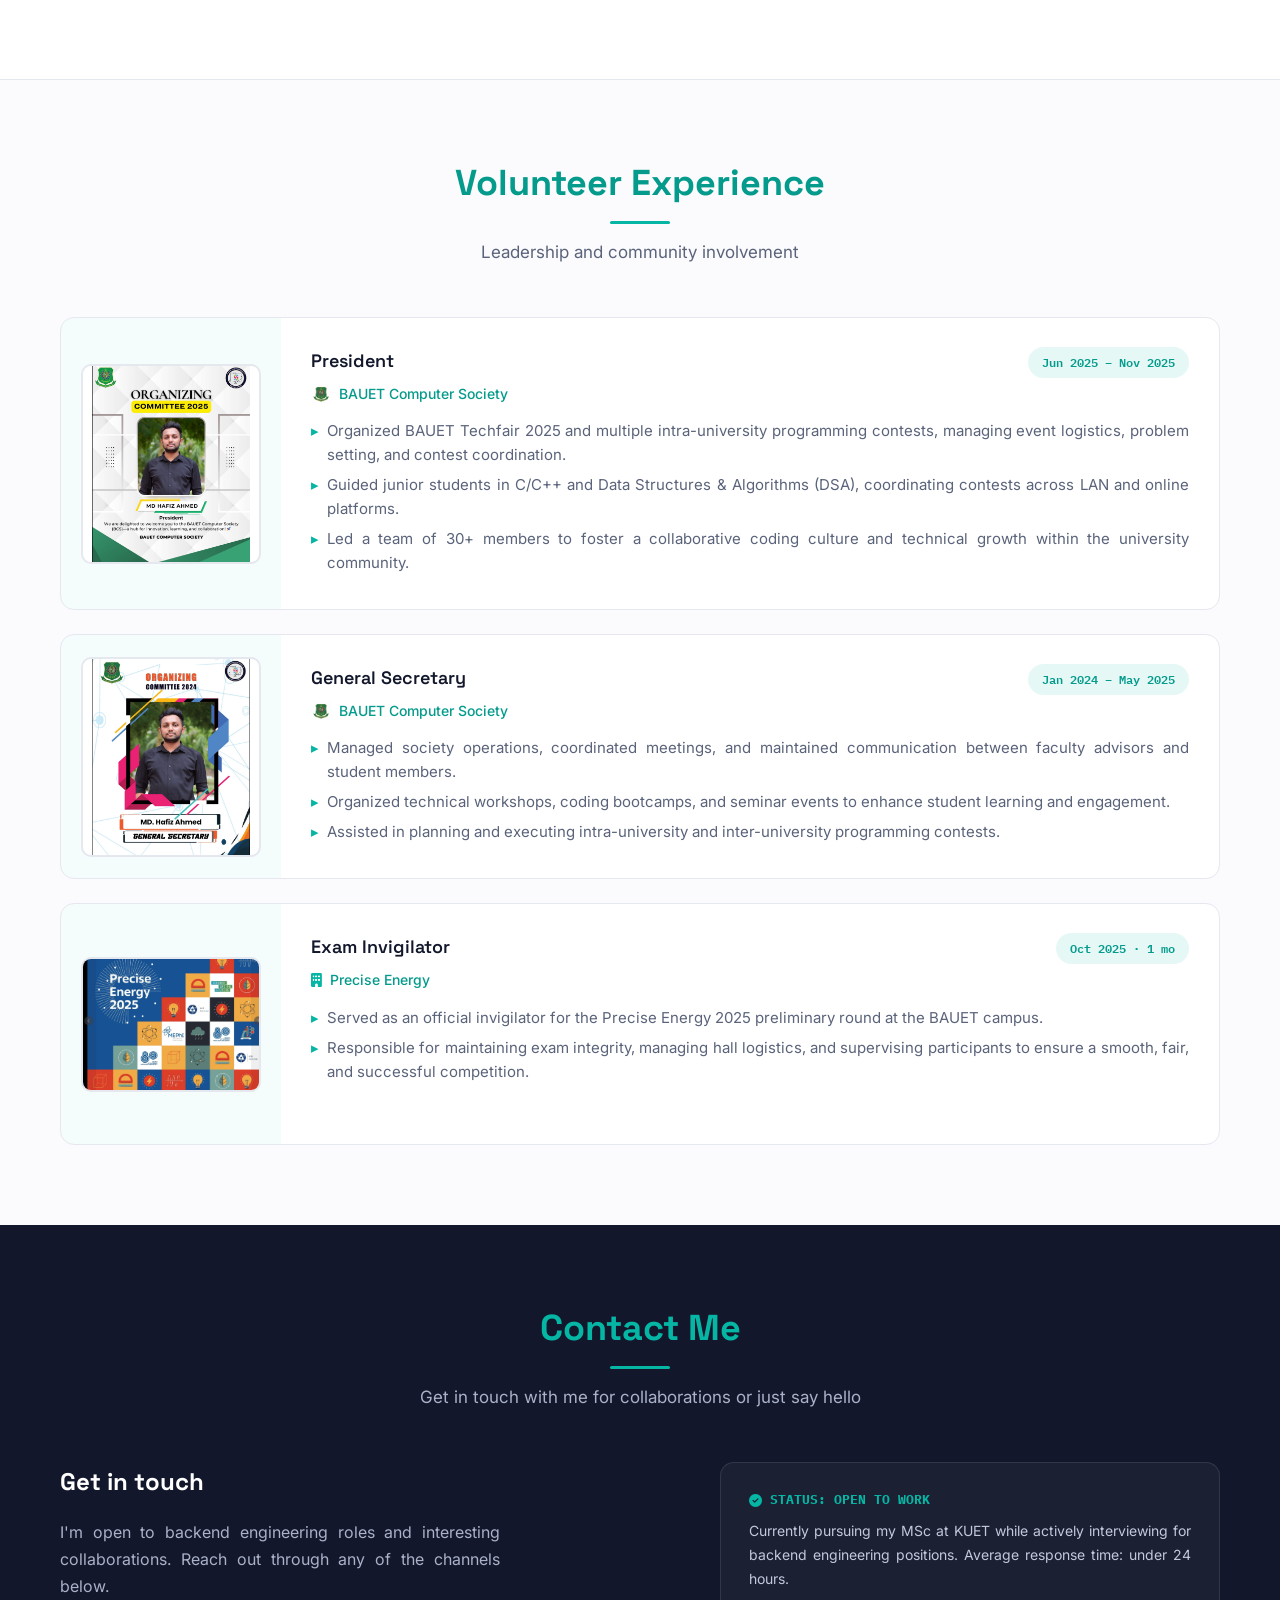
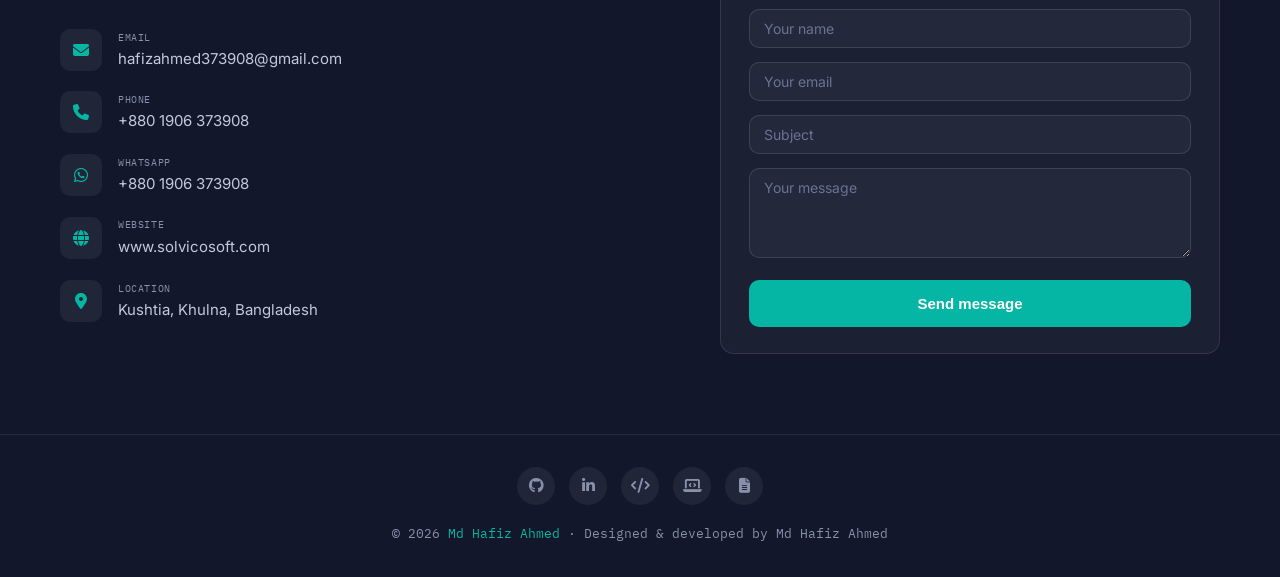
==== commit 4e2216ab: "Fix formatting of CV link in footer" ====
--- a/index.html
+++ b/index.html
@@ -3,7 +3,7 @@
 <head>
   <meta charset="UTF-8">
   <meta name="viewport" content="width=device-width, initial-scale=1.0, viewport-fit=cover">
-  <link rel="icon" type="images/svg+xml" href="/images/hlogo.svg">
+  <link rel="icon" type="images/svg+xml" href="images/hlogo.svg">
   <title>Md Hafiz Ahmed | Portfolio</title>
   <link rel="stylesheet" href="https://cdnjs.cloudflare.com/ajax/libs/font-awesome/6.4.0/css/all.min.css">
   <link href="https://fonts.googleapis.com/css2?family=Space+Grotesk:wght@400;500;600;700&family=IBM+Plex+Mono:wght@400;500;600;700&family=Inter:wght@400;500;600;700&display=swap" rel="stylesheet">
@@ -666,7 +666,7 @@
         <a href="https://www.linkedin.com/in/mdhafizahmed/"><i class="fab fa-linkedin-in"></i></a>
         <a href="https://codeforces.com/profile/Dont_Cry"><i class="fas fa-code"></i></a>
         <a href="https://leetcode.com/u/Hafizahmed_789/"><i class="fas fa-laptop-code"></i></a>
-                  <a href="/pdf/HafizCV.pdf" target="_blank" title="View CV"><i class="fas fa-file-alt"></i></a>       
+          <a href="pdf/HafizCV.pdf" target="_blank" title="View CV"><i class="fas fa-file-alt"></i></a>       
       </div>
       <p>© 2026 <span>Md Hafiz Ahmed</span> · Designed & developed by Md Hafiz Ahmed</p>
     </div>
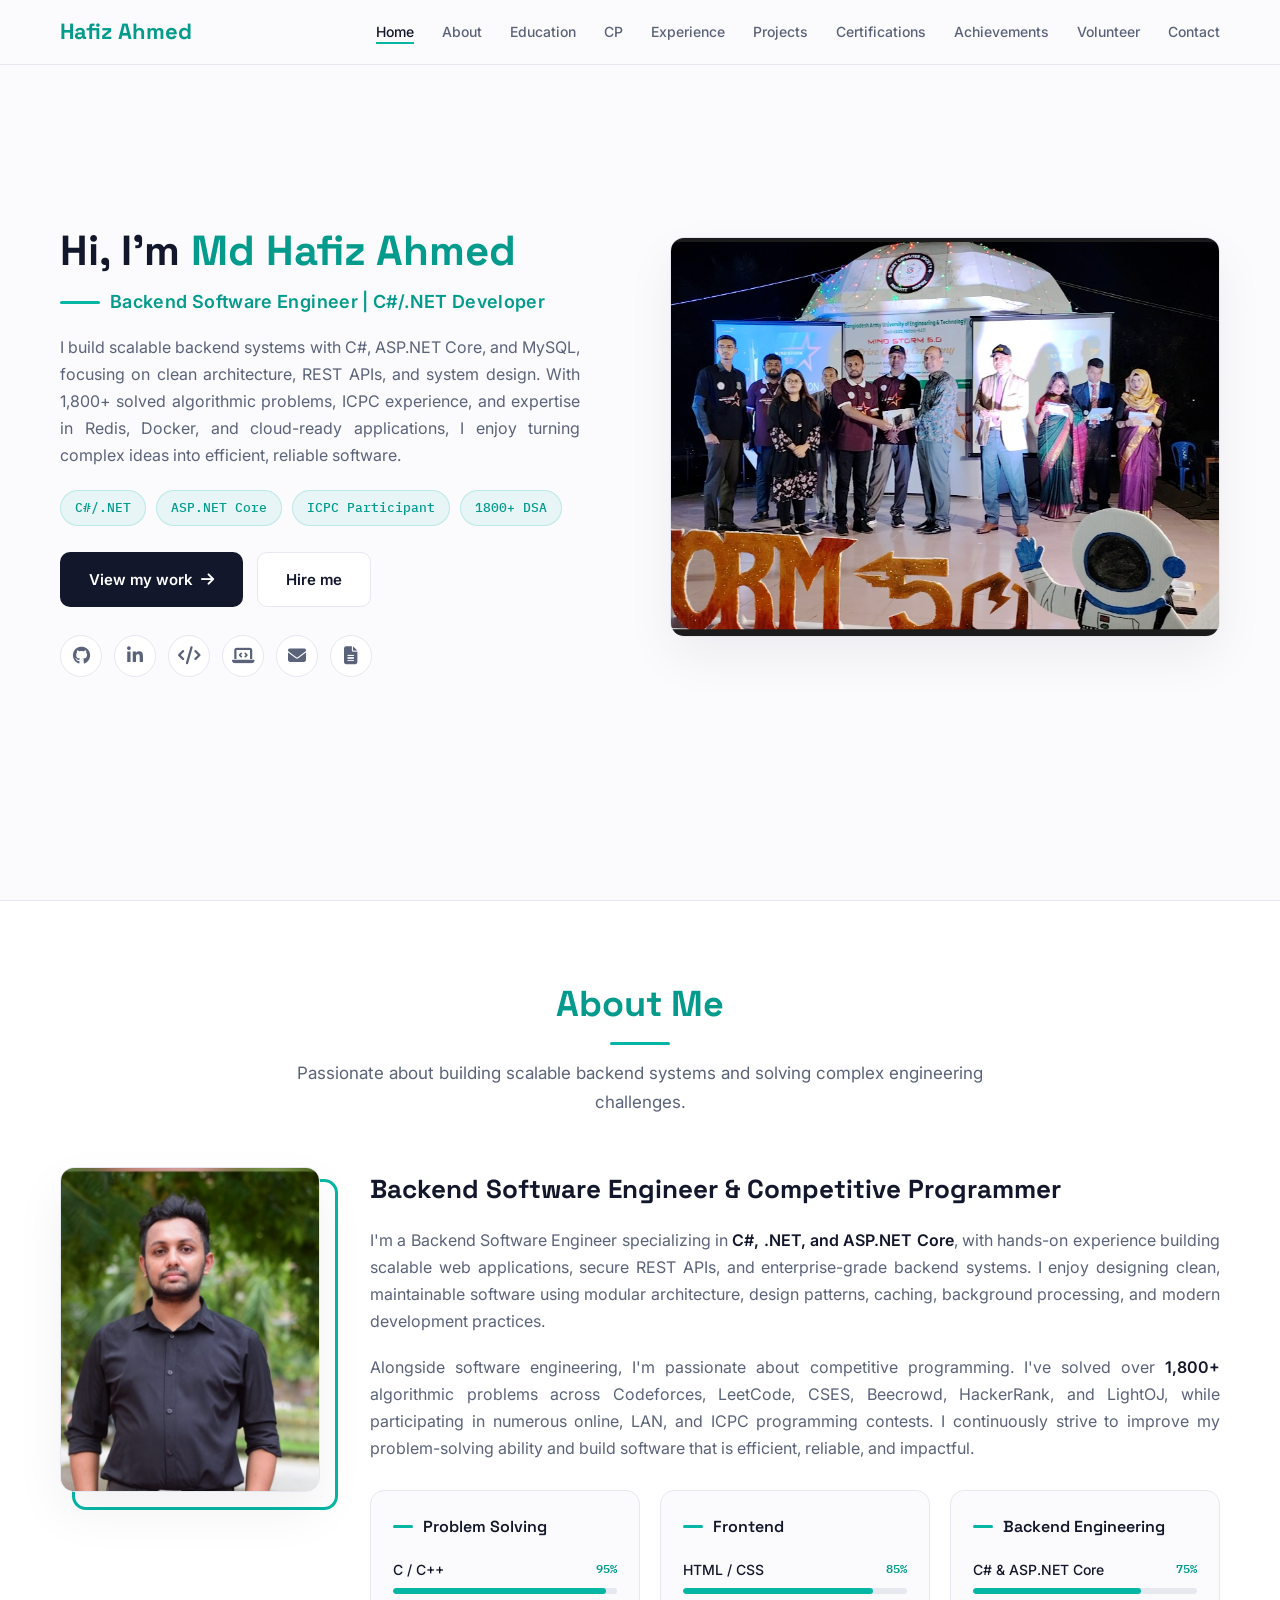
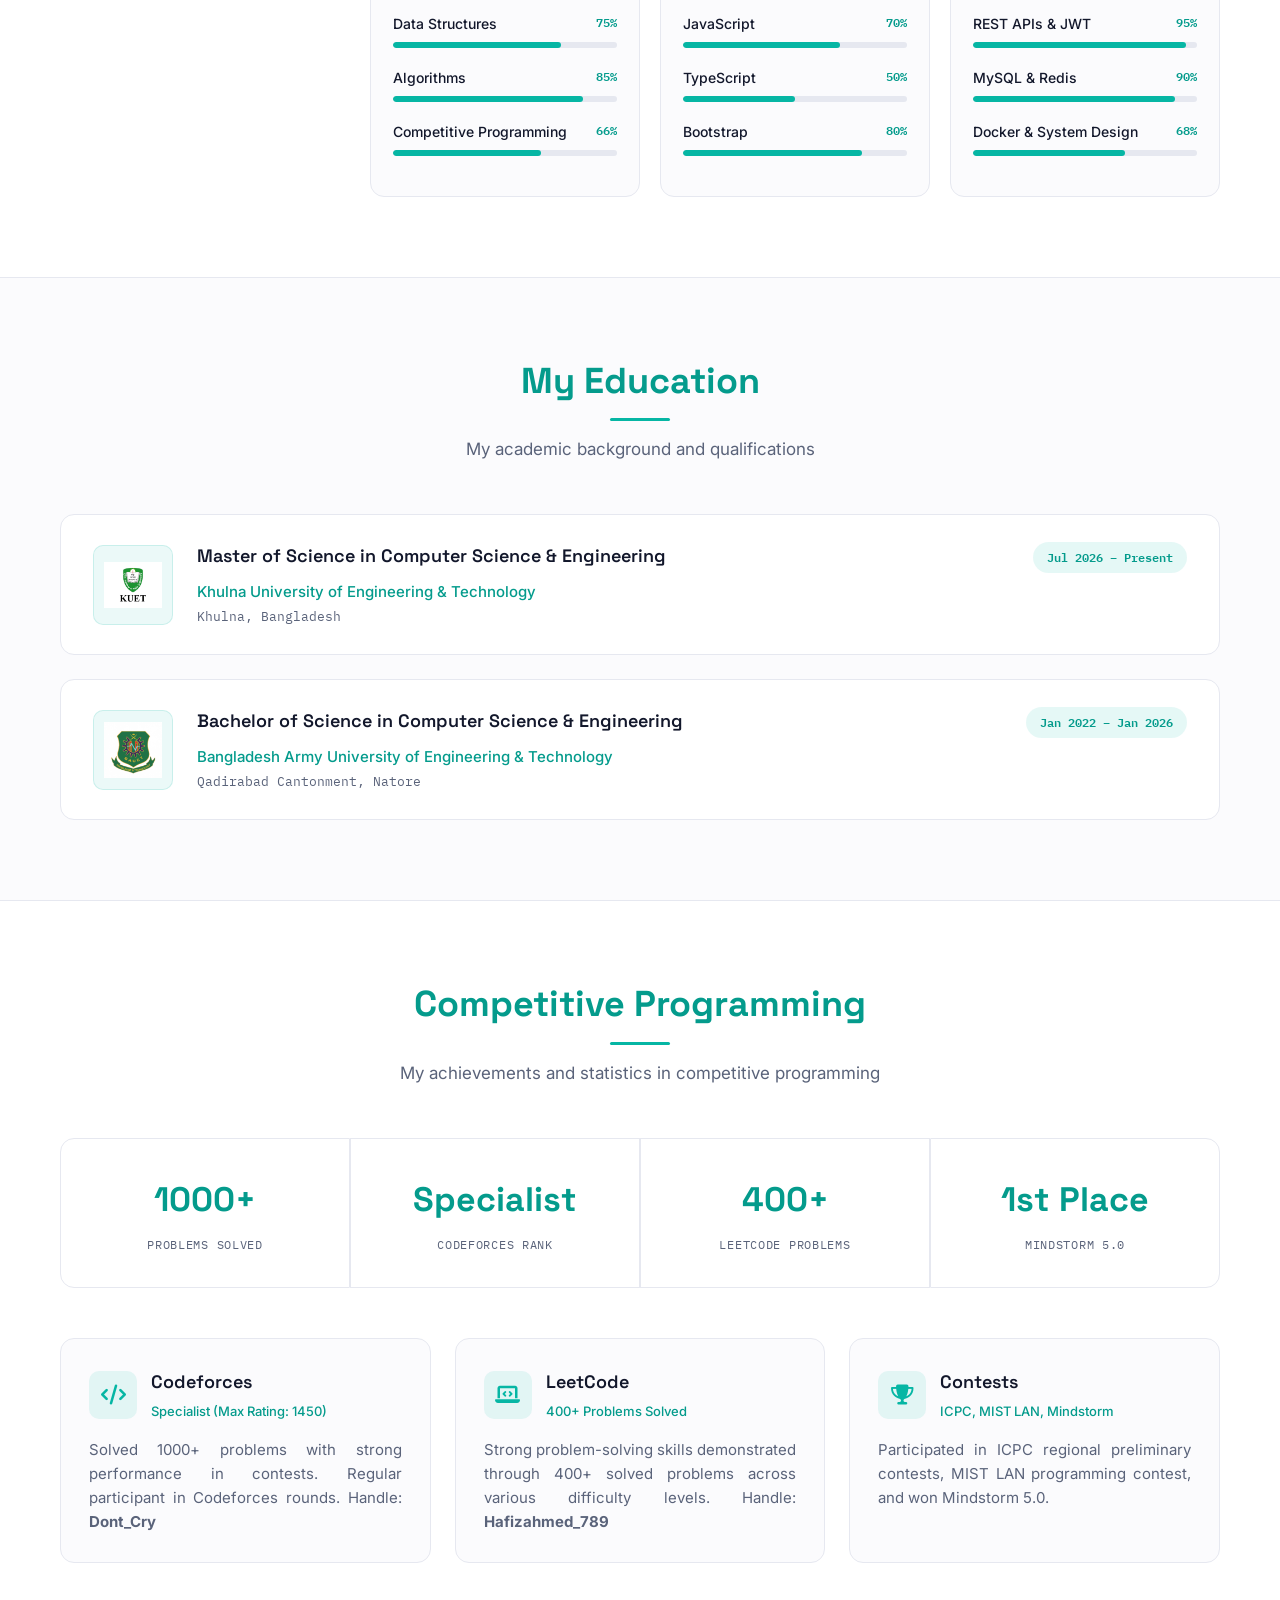
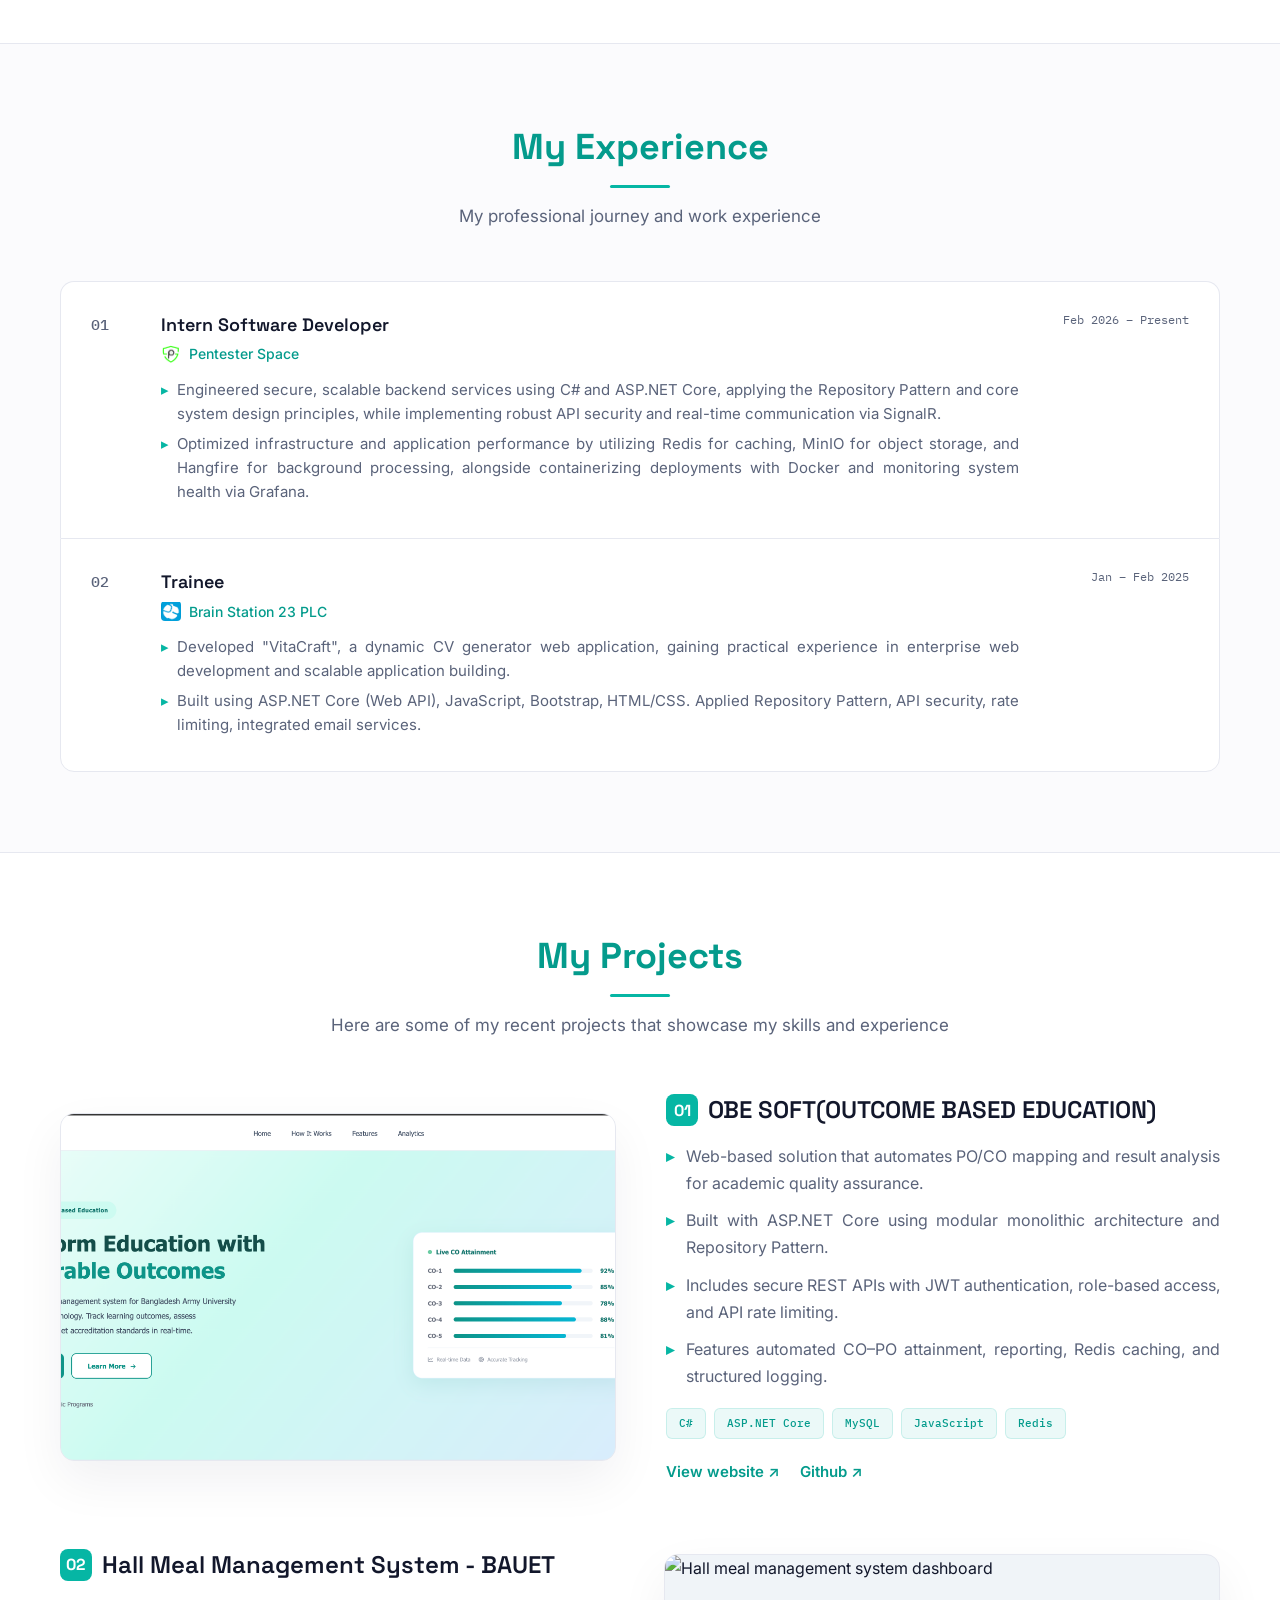
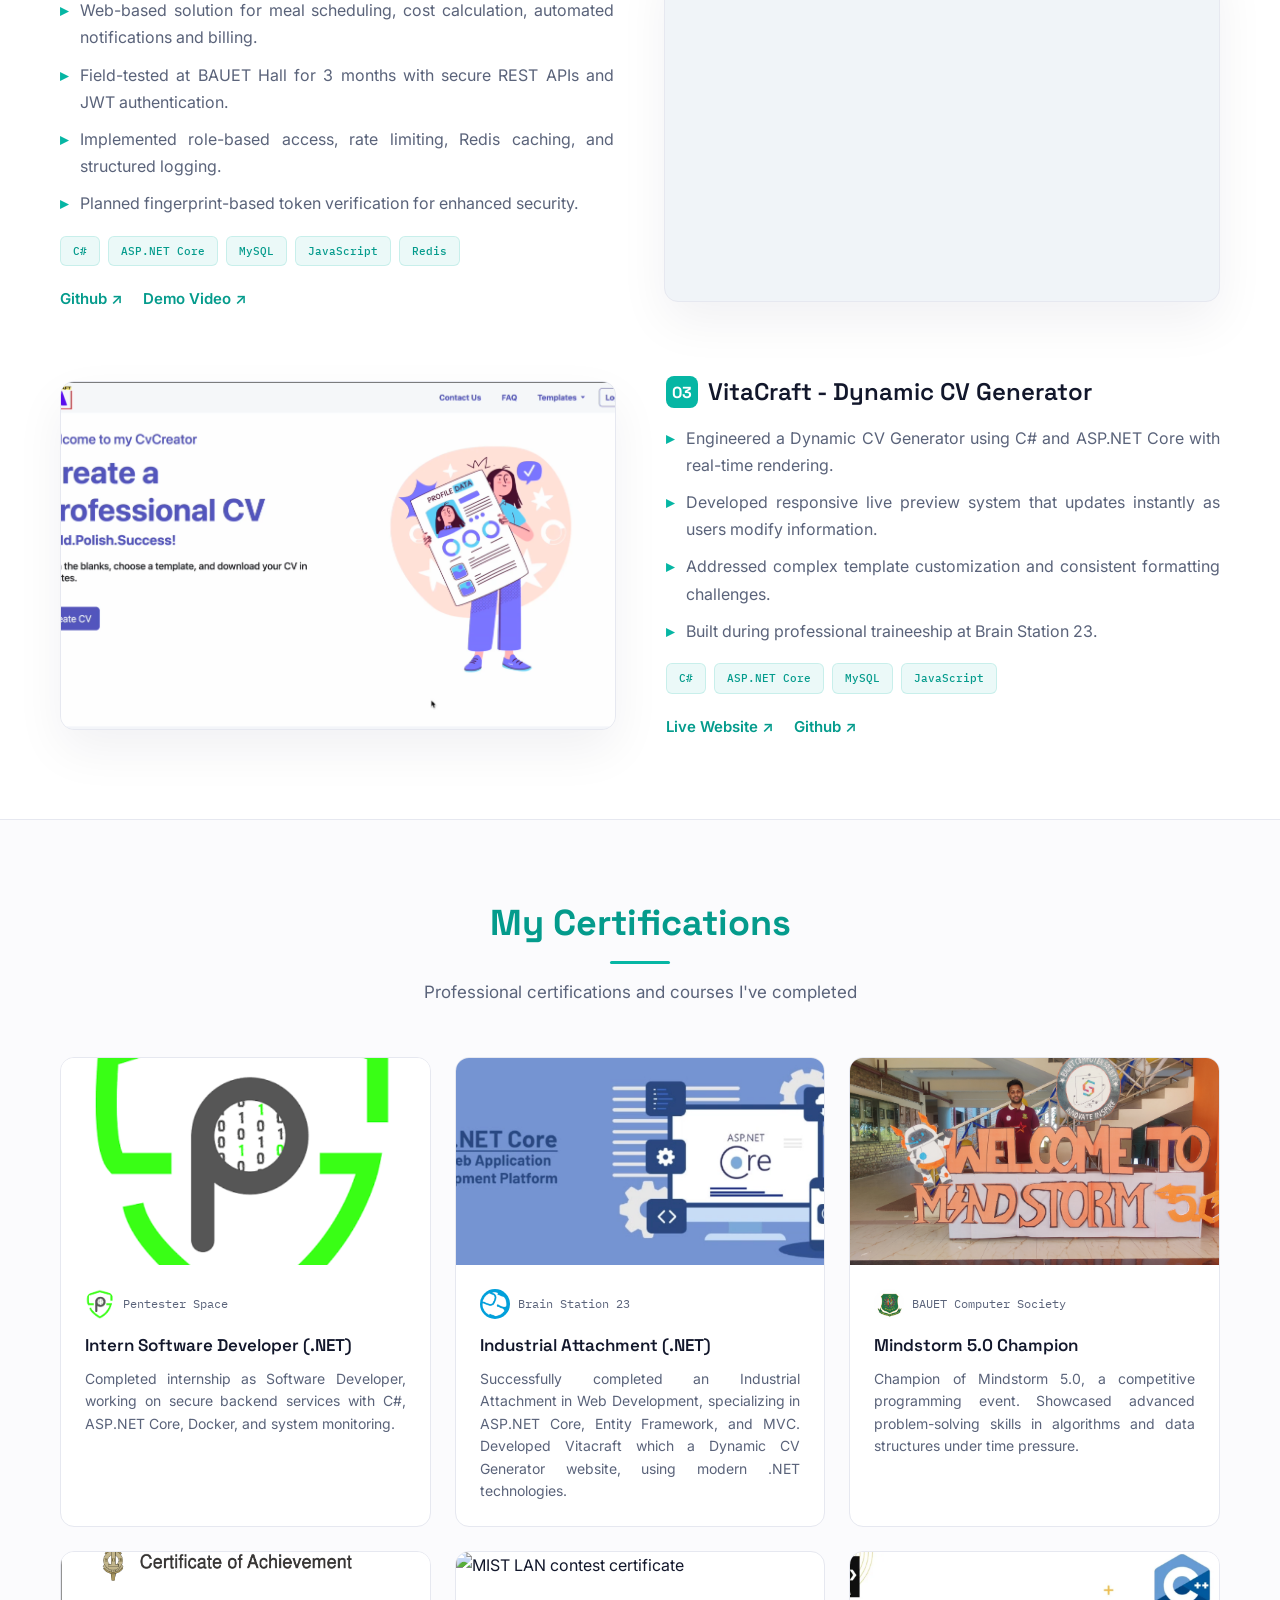
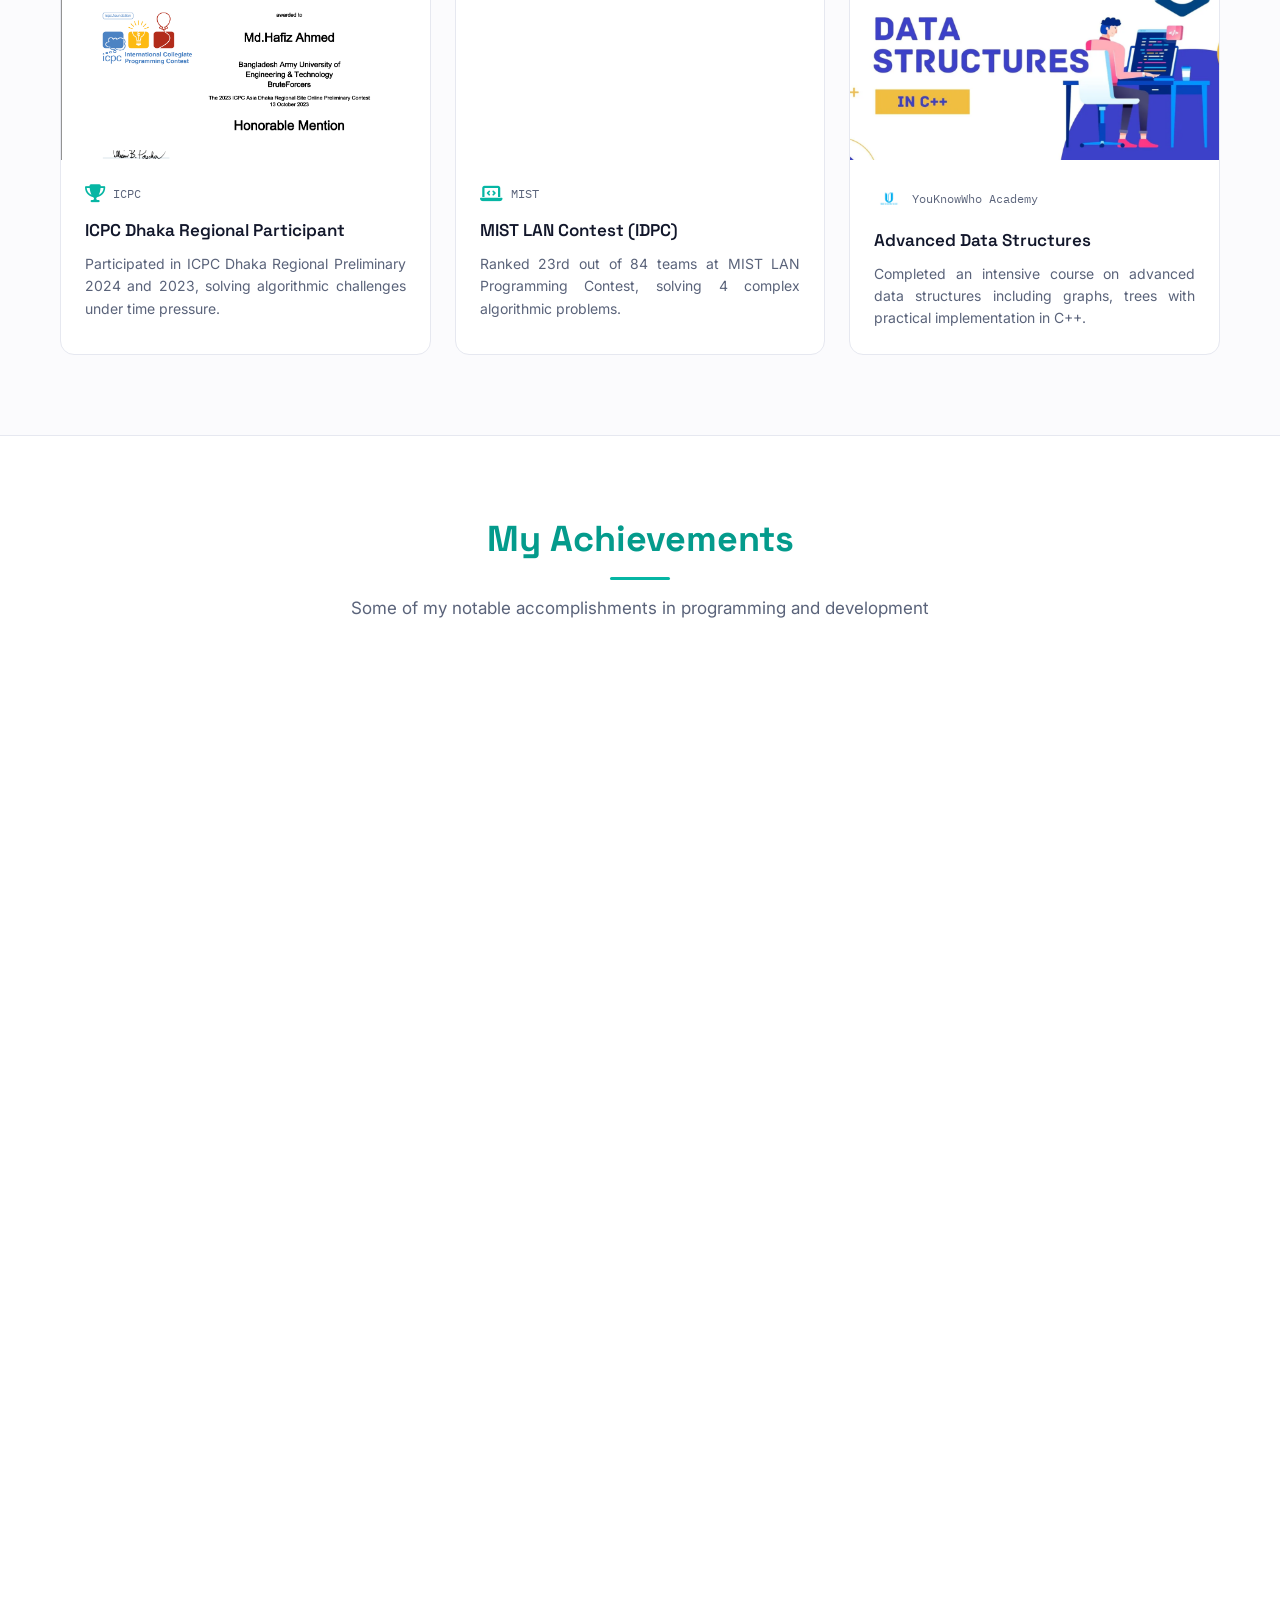
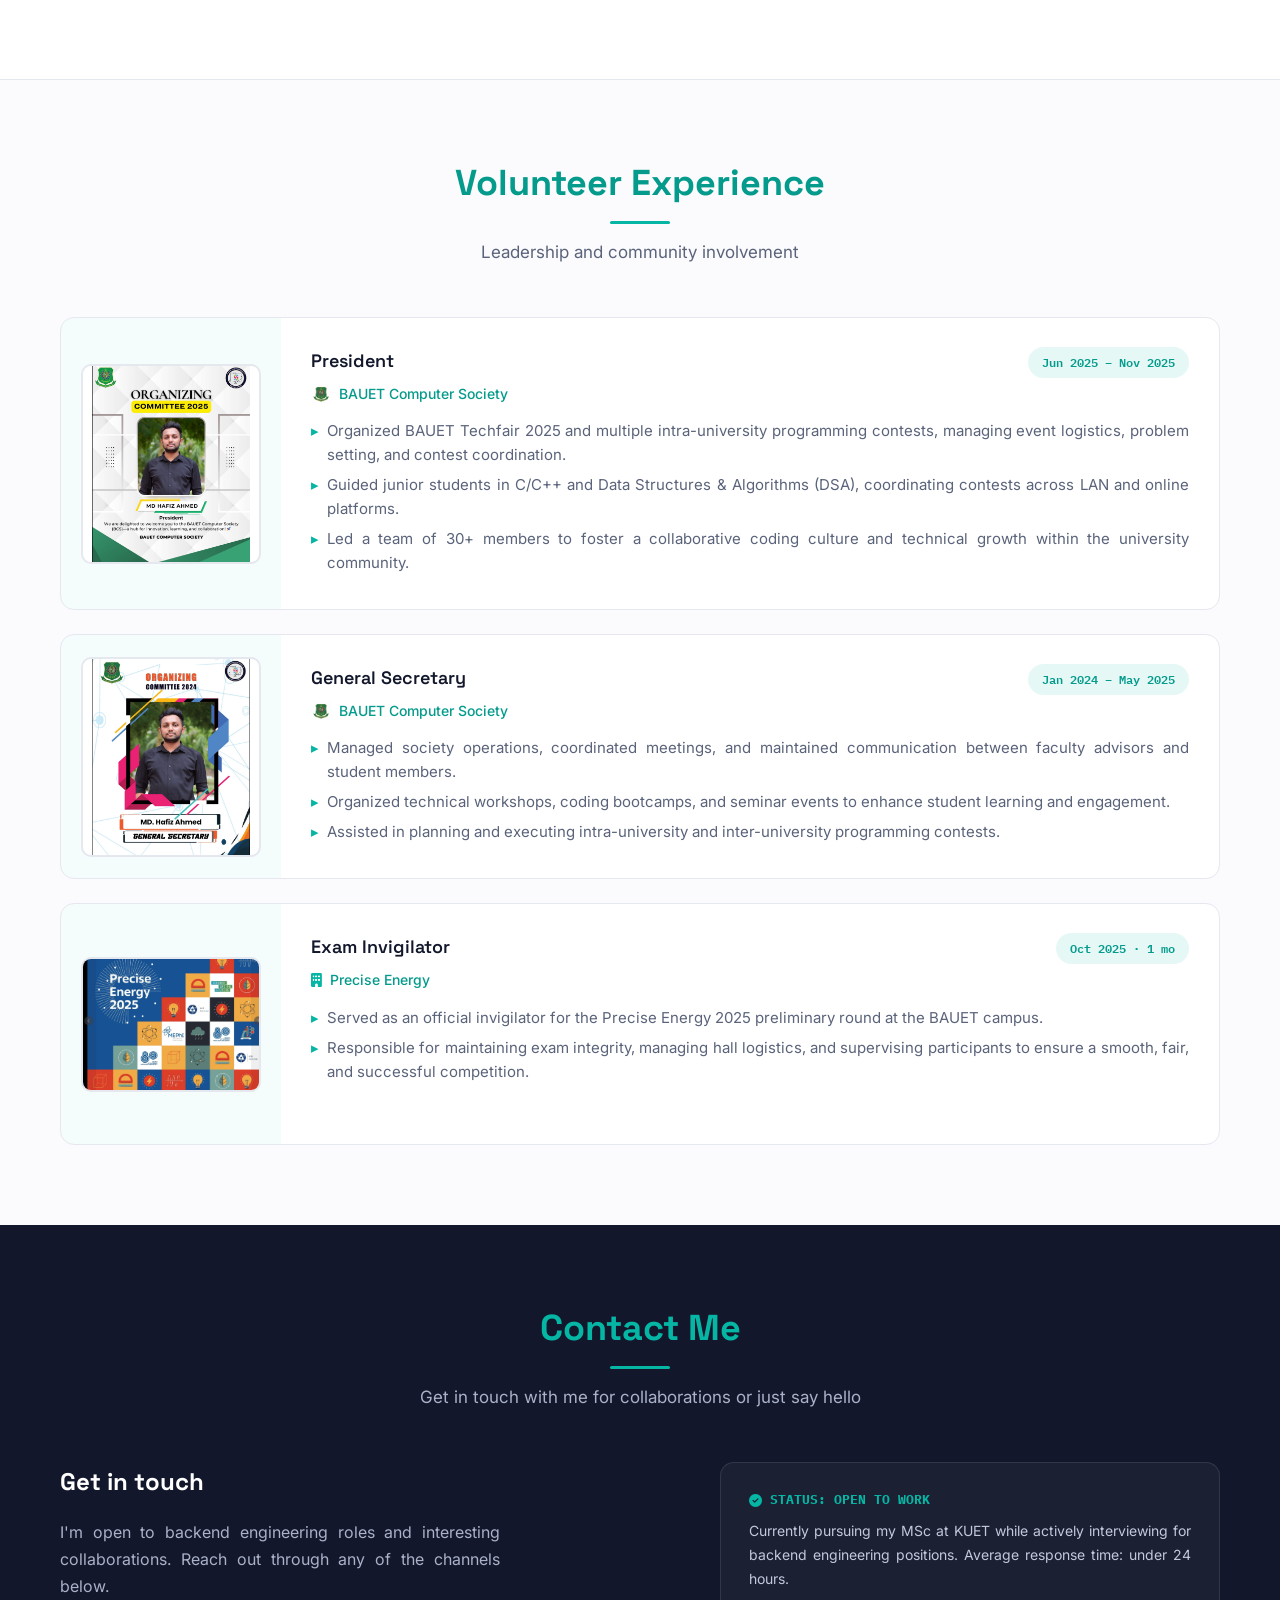
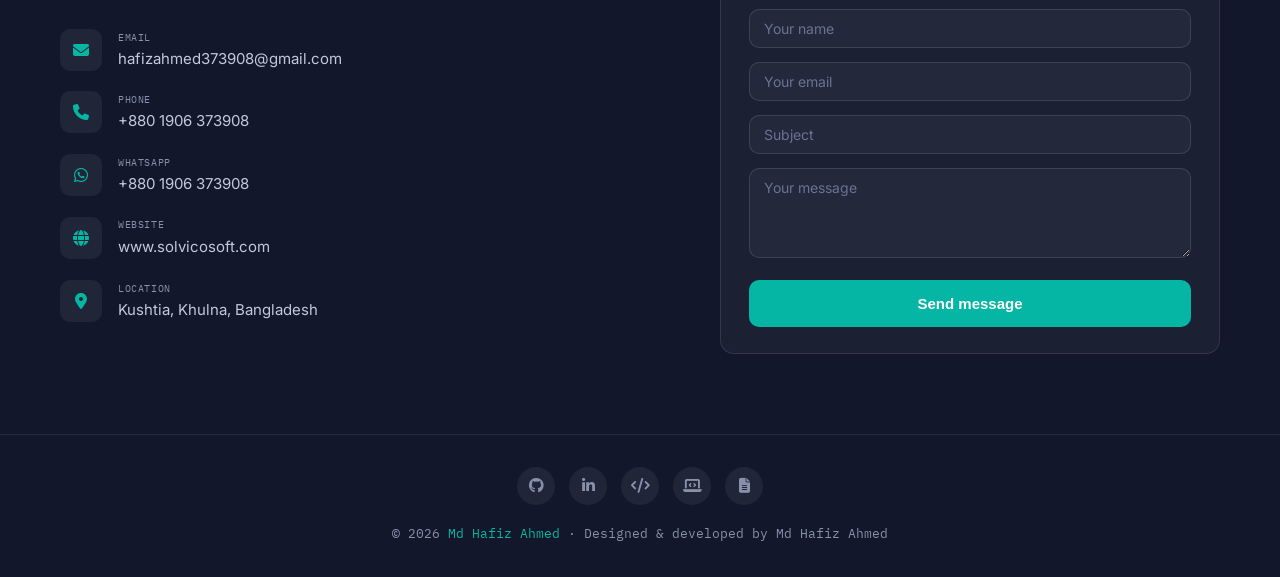
==== commit 4ec85ed7: "Update experience date to 'Feb 2026 – Present'" ====
--- a/index.html
+++ b/index.html
@@ -258,7 +258,7 @@
             </ul>
           </div>
           <div class="exp-meta">
-            <span class="exp-date">Feb – Jul 2026</span>
+             <span class="exp-date">Feb 2026 – Present</span>          
           </div>
         </div>
         <div class="exp-card">
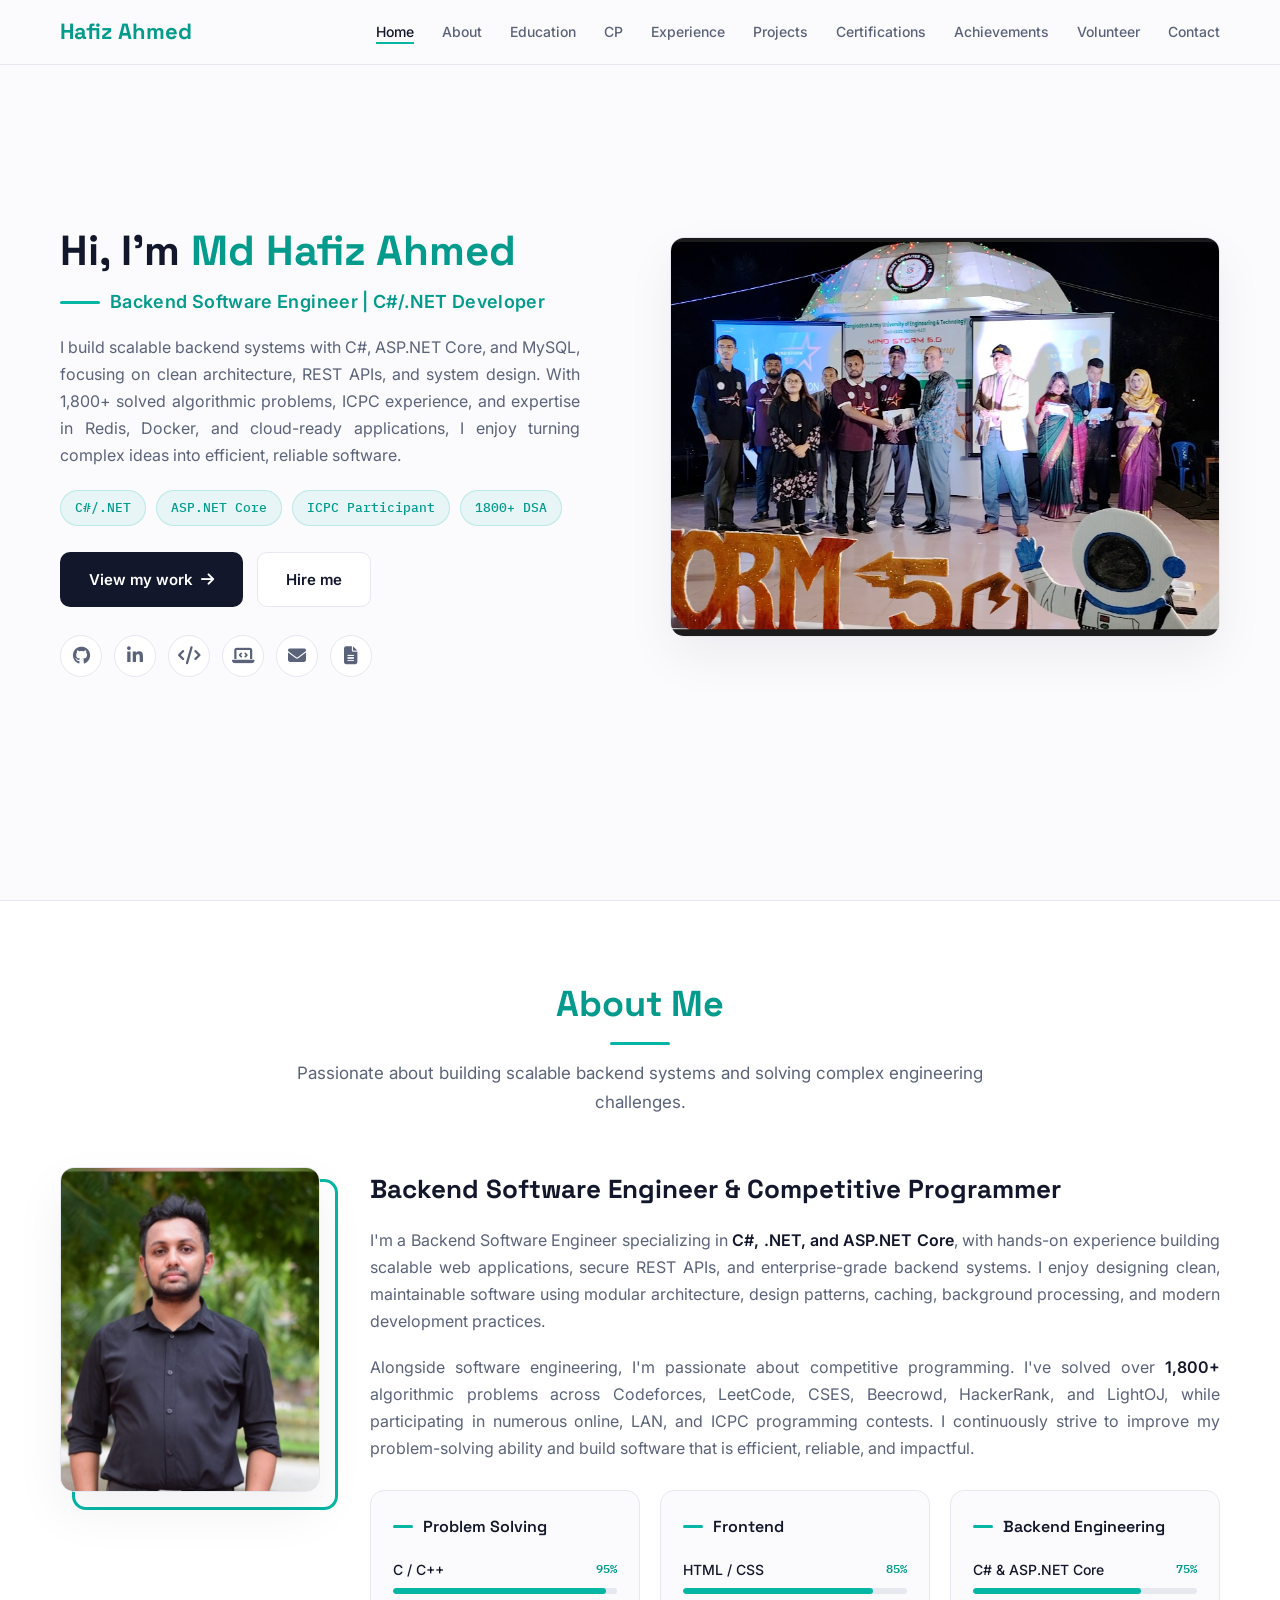
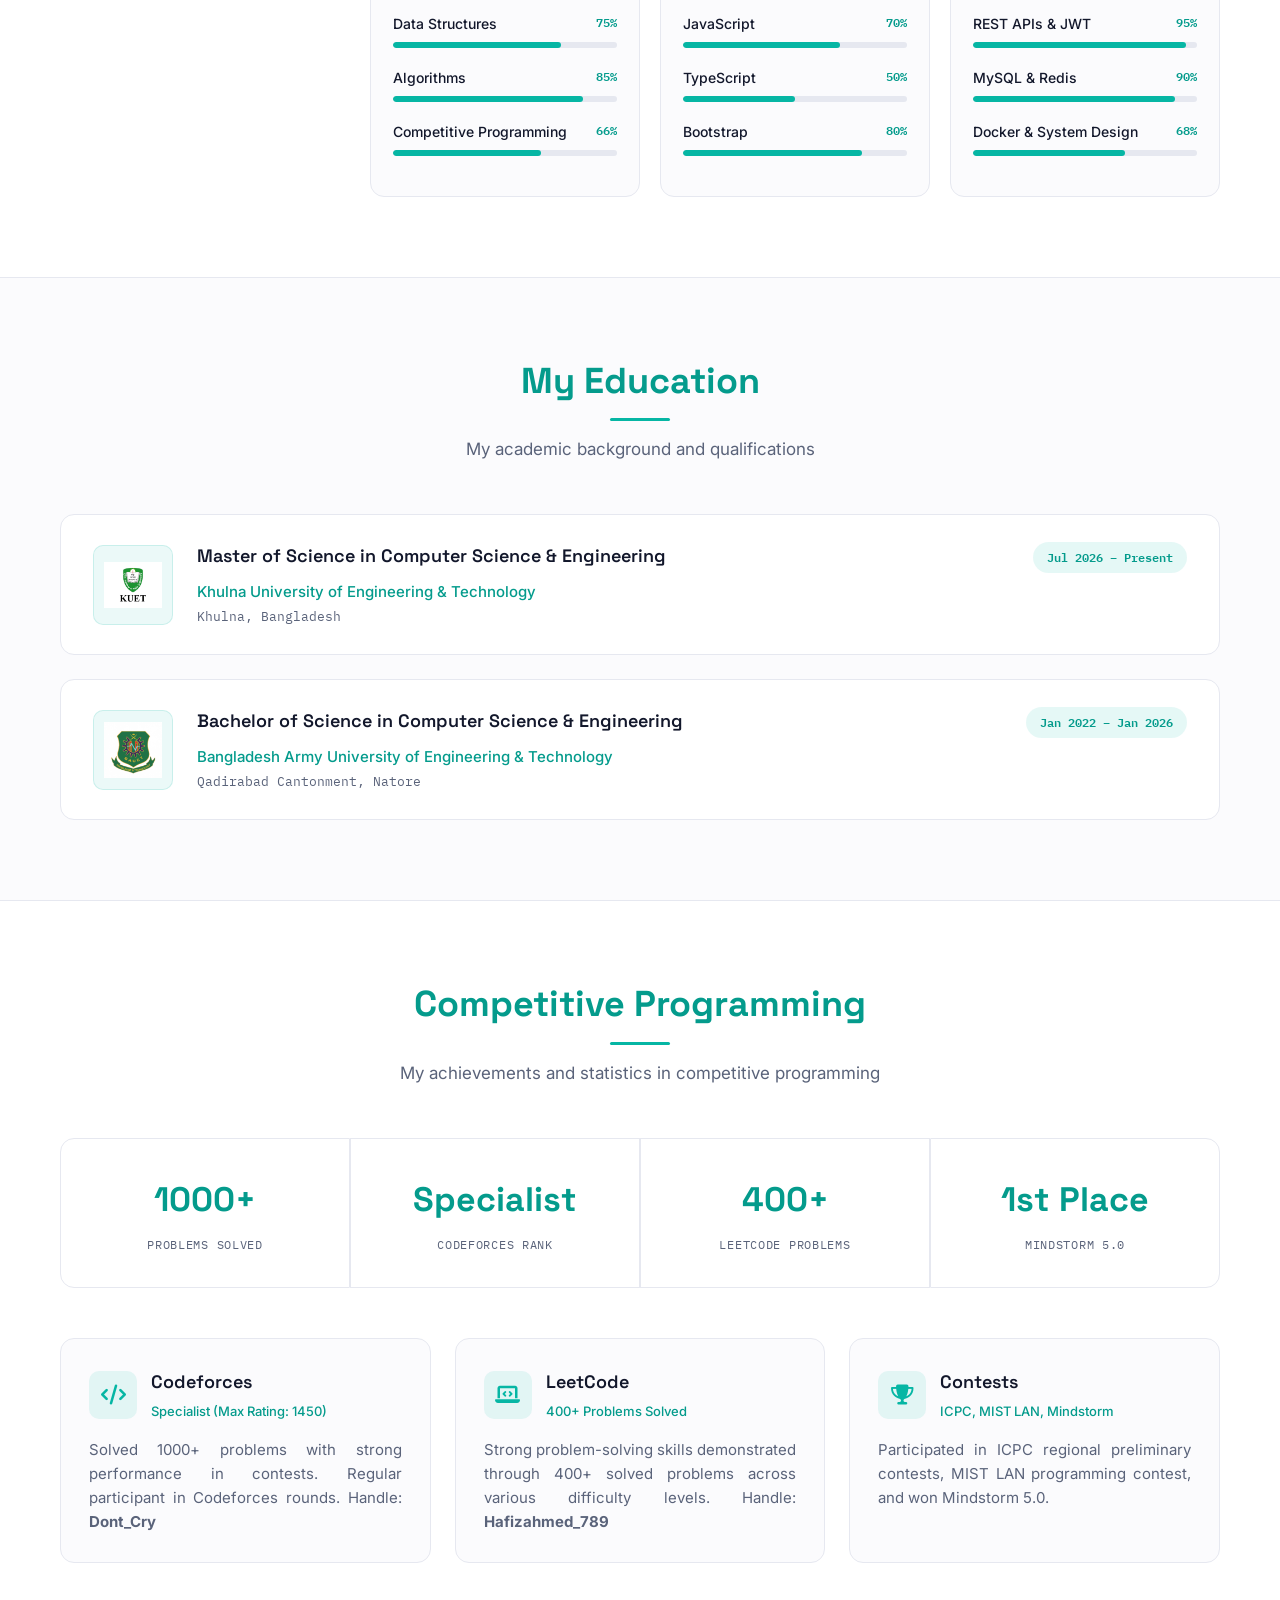
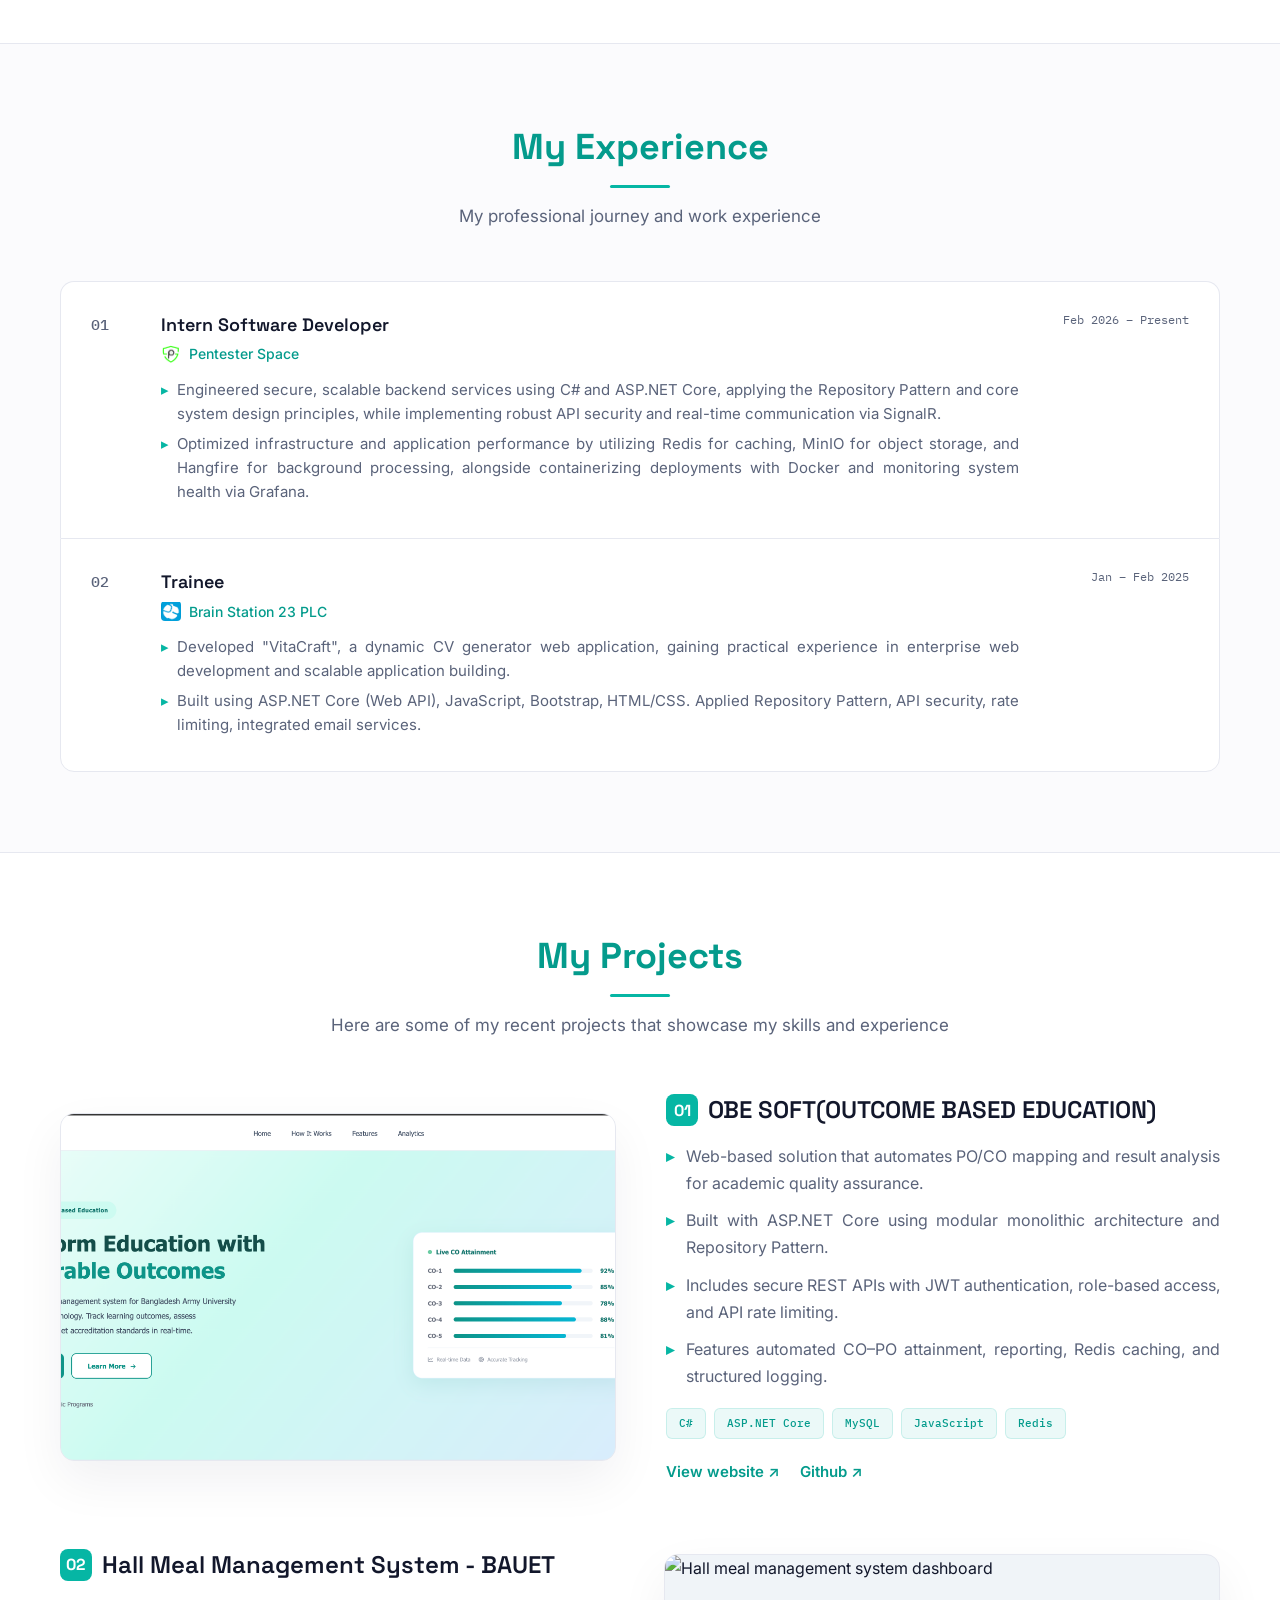
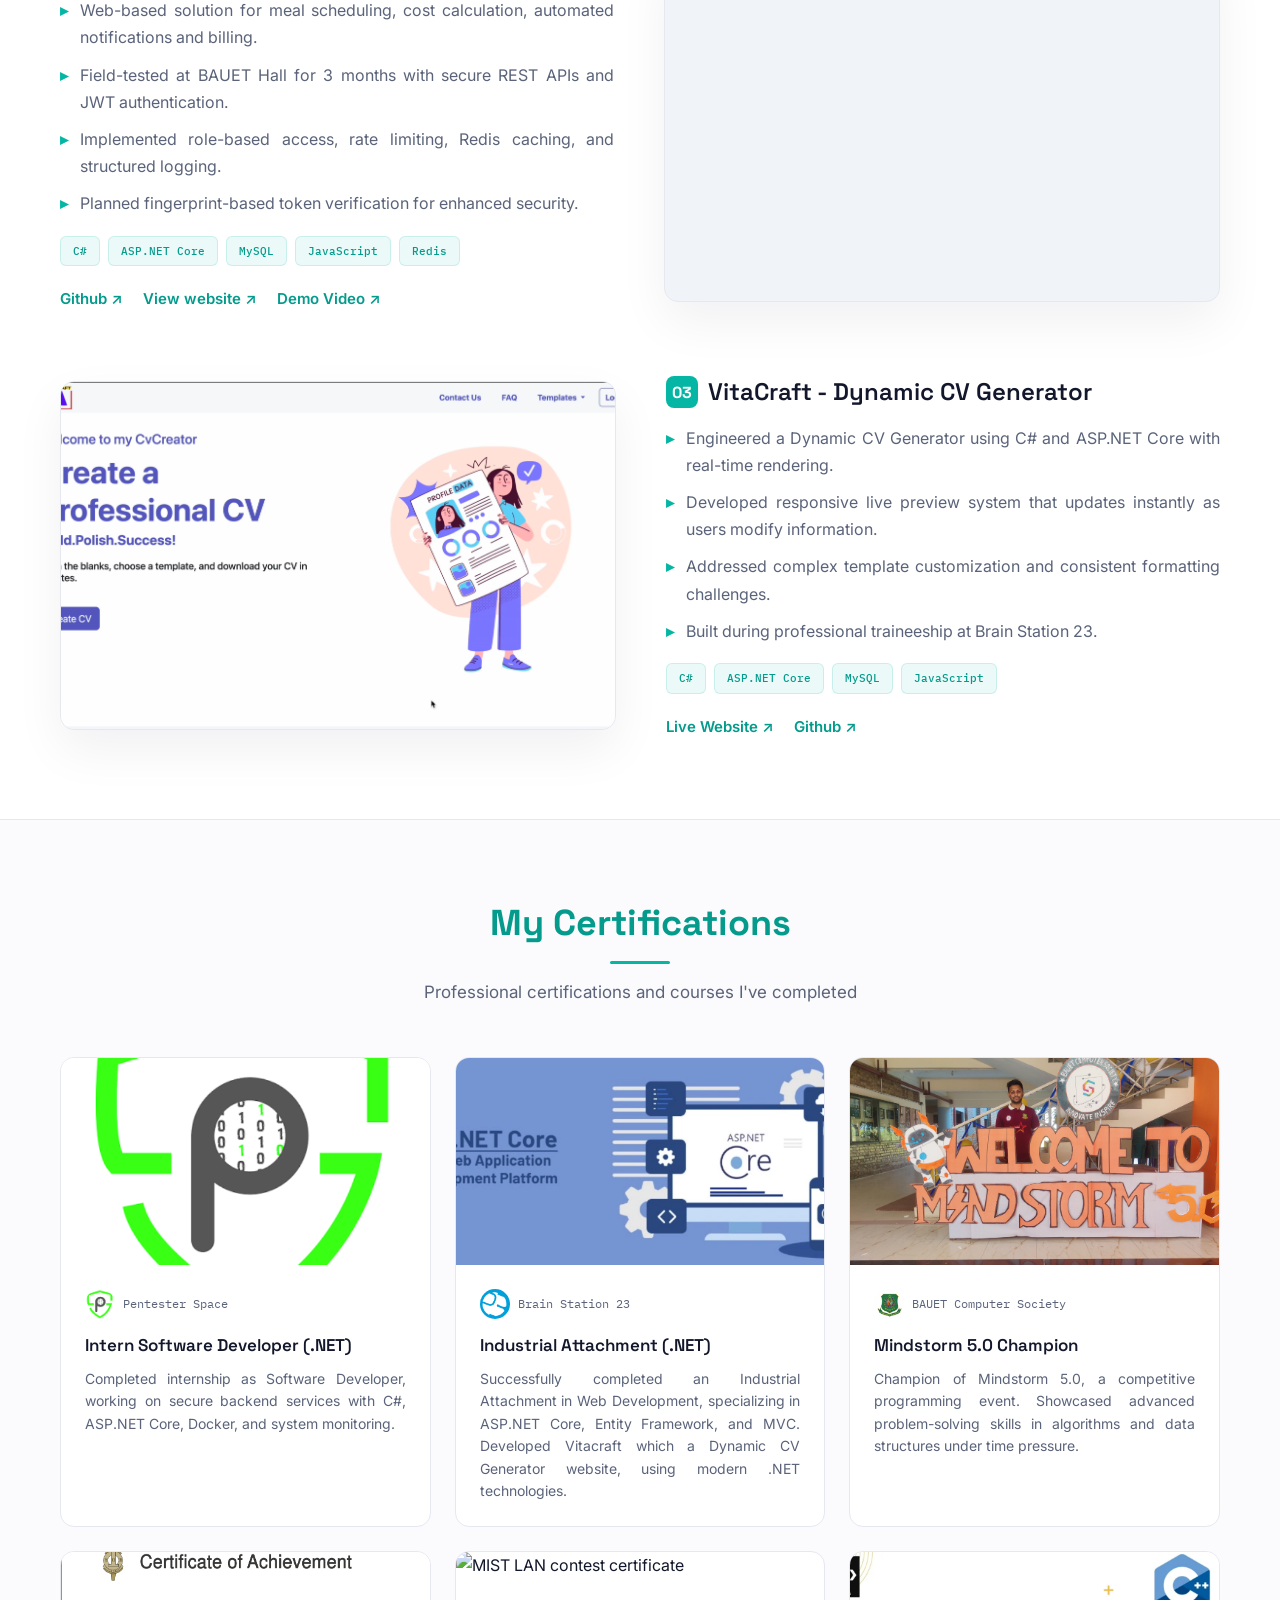
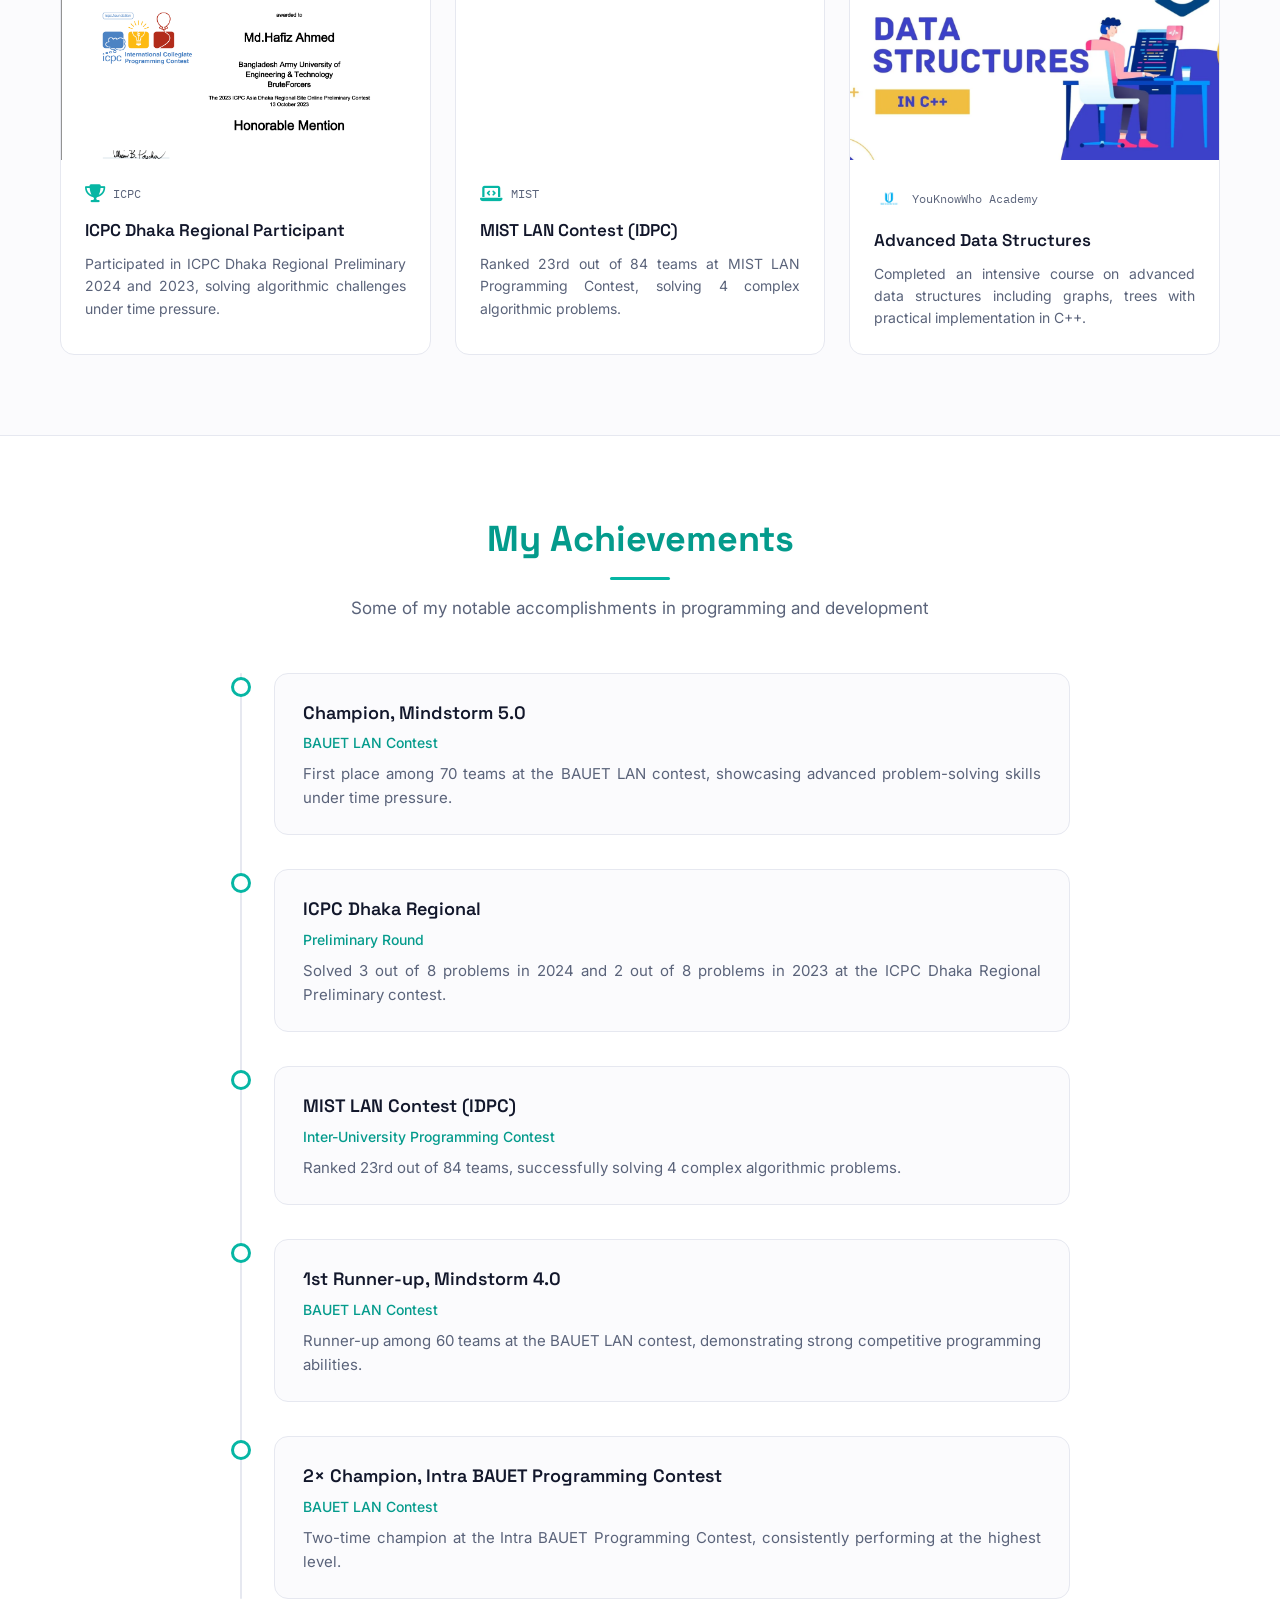
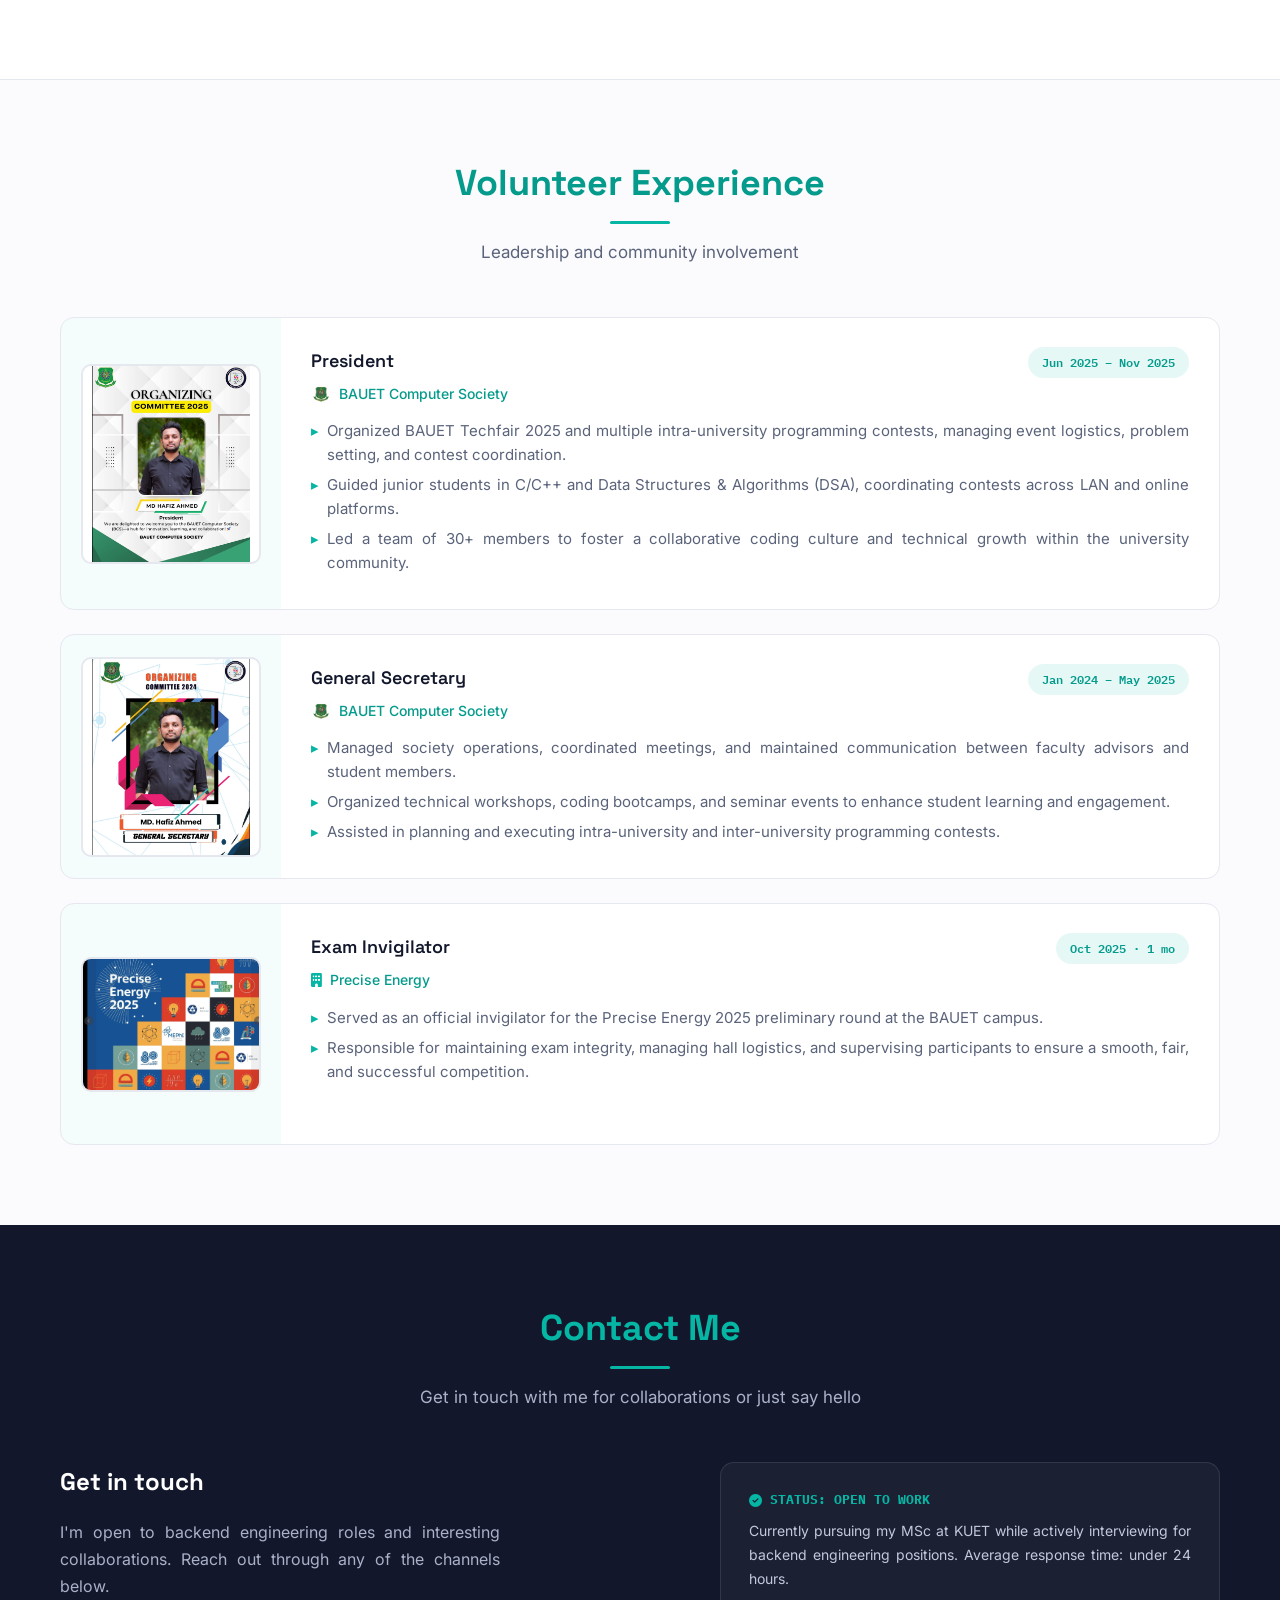
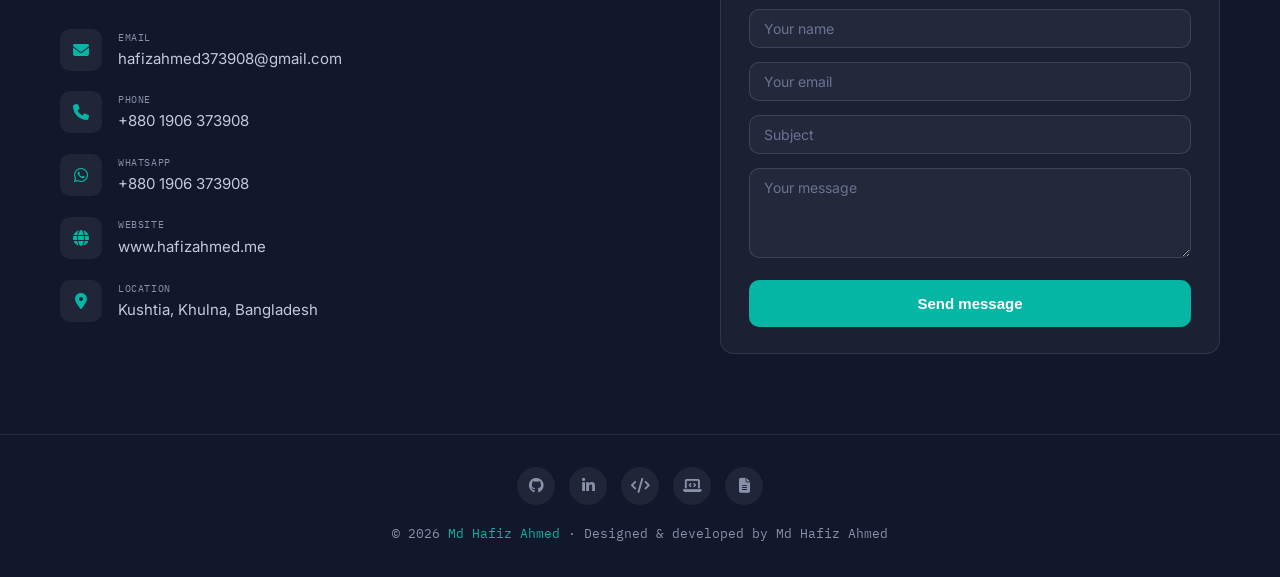
==== commit 9d975af1: "Add Proper Url" ====
--- a/index.html
+++ b/index.html
@@ -55,7 +55,7 @@
           <a href="https://codeforces.com/profile/Dont_Cry" title="Codeforces"><i class="fas fa-code"></i></a>
           <a href="https://leetcode.com/u/Hafizahmed_789/" title="LeetCode"><i class="fas fa-laptop-code"></i></a>
           <a href="mailto:hafizahmed373908@gmail.com" title="Email"><i class="fas fa-envelope"></i></a>
-          <a href="pdf/HafizCV.pdf" target="_blank" title="View CV"><i class="fas fa-file-alt"></i></a>       
+          <a href="pdf/Hafiz_Ahmed_Resume.pdf" target="_blank" title="View CV"><i class="fas fa-file-alt"></i></a>       
         </div>
       </div>
       <div class="hero-visual reveal in-view">
@@ -310,8 +310,8 @@
               <span>Redis</span>
             </div>
             <div class="project-links">
-              <a href="#">View website ↗</a>
-              <a href="#">Github ↗</a>
+              <a href="https://obe-soft.com">View website ↗</a>
+              <a href="https://github.com/Hafiz-Ahmed14/OBE-SOFT-BACKEND">Github ↗</a>
             </div>
           </div>
         </div>
@@ -339,6 +339,7 @@
             </div>
             <div class="project-links">
               <a href="https://github.com/Hafiz-Ahmed14/BHMMS">Github ↗</a>
+                            <a href="https://buaet-hmms.site/">View website ↗</a>
               <a href="https://youtu.be/Ez6QBHJF7rw?si=7E9TZcUu3ateXREC">Demo Video ↗</a>
             </div>
           </div>
@@ -365,8 +366,8 @@
               <span>JavaScript</span>
             </div>
             <div class="project-links">
-              <a href="https://vitacraft.runasp.net/cv/home">Live Website ↗</a>
-              <a href="https://github.com/Hafiz-Ahmed14/VitaCraft-CV_Generator">Github ↗</a>
+              <a href="https://vita-craft-phi.vercel.app/">Live Website ↗</a>
+              <a href="https://github.com/Hafiz-Ahmed14/VitaCraft-Cv-Generator-Backend">Github ↗</a>
             </div>
           </div>
         </div>
@@ -625,7 +626,7 @@
             <div class="contact-icon"><i class="fas fa-globe"></i></div>
             <div class="contact-text">
               <span class="lbl">Website</span>
-              <a href="https://hafiz-ahmed14.github.io/SolvicoSoft/" target="_blank">www.solvicosoft.com</a>
+              <a href="https://hafiz-ahmed14.github.io/MyPortfolio/" target="_blank">www.hafizahmed.me</a>
             </div>
           </div>
           <div class="contact-item">
@@ -666,7 +667,7 @@
         <a href="https://www.linkedin.com/in/mdhafizahmed/"><i class="fab fa-linkedin-in"></i></a>
         <a href="https://codeforces.com/profile/Dont_Cry"><i class="fas fa-code"></i></a>
         <a href="https://leetcode.com/u/Hafizahmed_789/"><i class="fas fa-laptop-code"></i></a>
-          <a href="pdf/HafizCV.pdf" target="_blank" title="View CV"><i class="fas fa-file-alt"></i></a>       
+          <a href="pdf/Hafiz_Ahmed_Resume.pdf" target="_blank" title="View CV"><i class="fas fa-file-alt"></i></a>       
       </div>
       <p>© 2026 <span>Md Hafiz Ahmed</span> · Designed & developed by Md Hafiz Ahmed</p>
     </div>
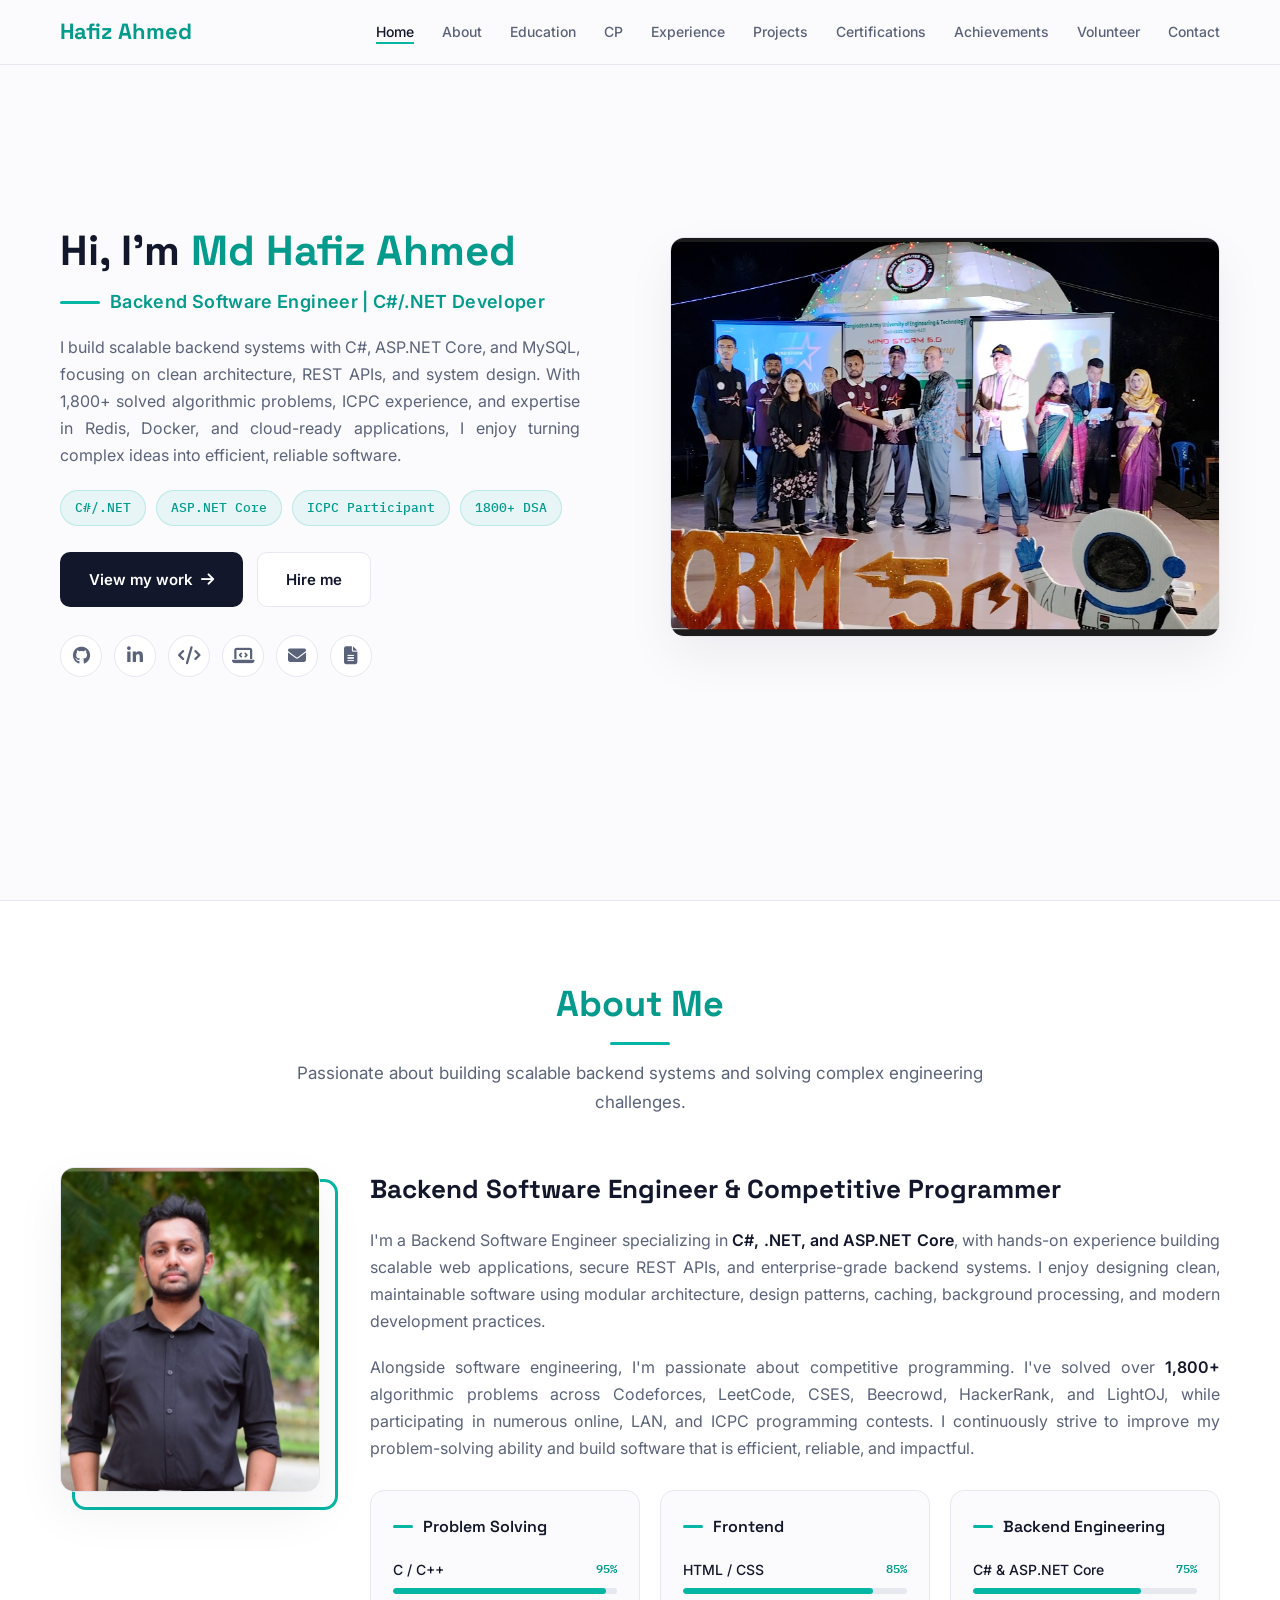
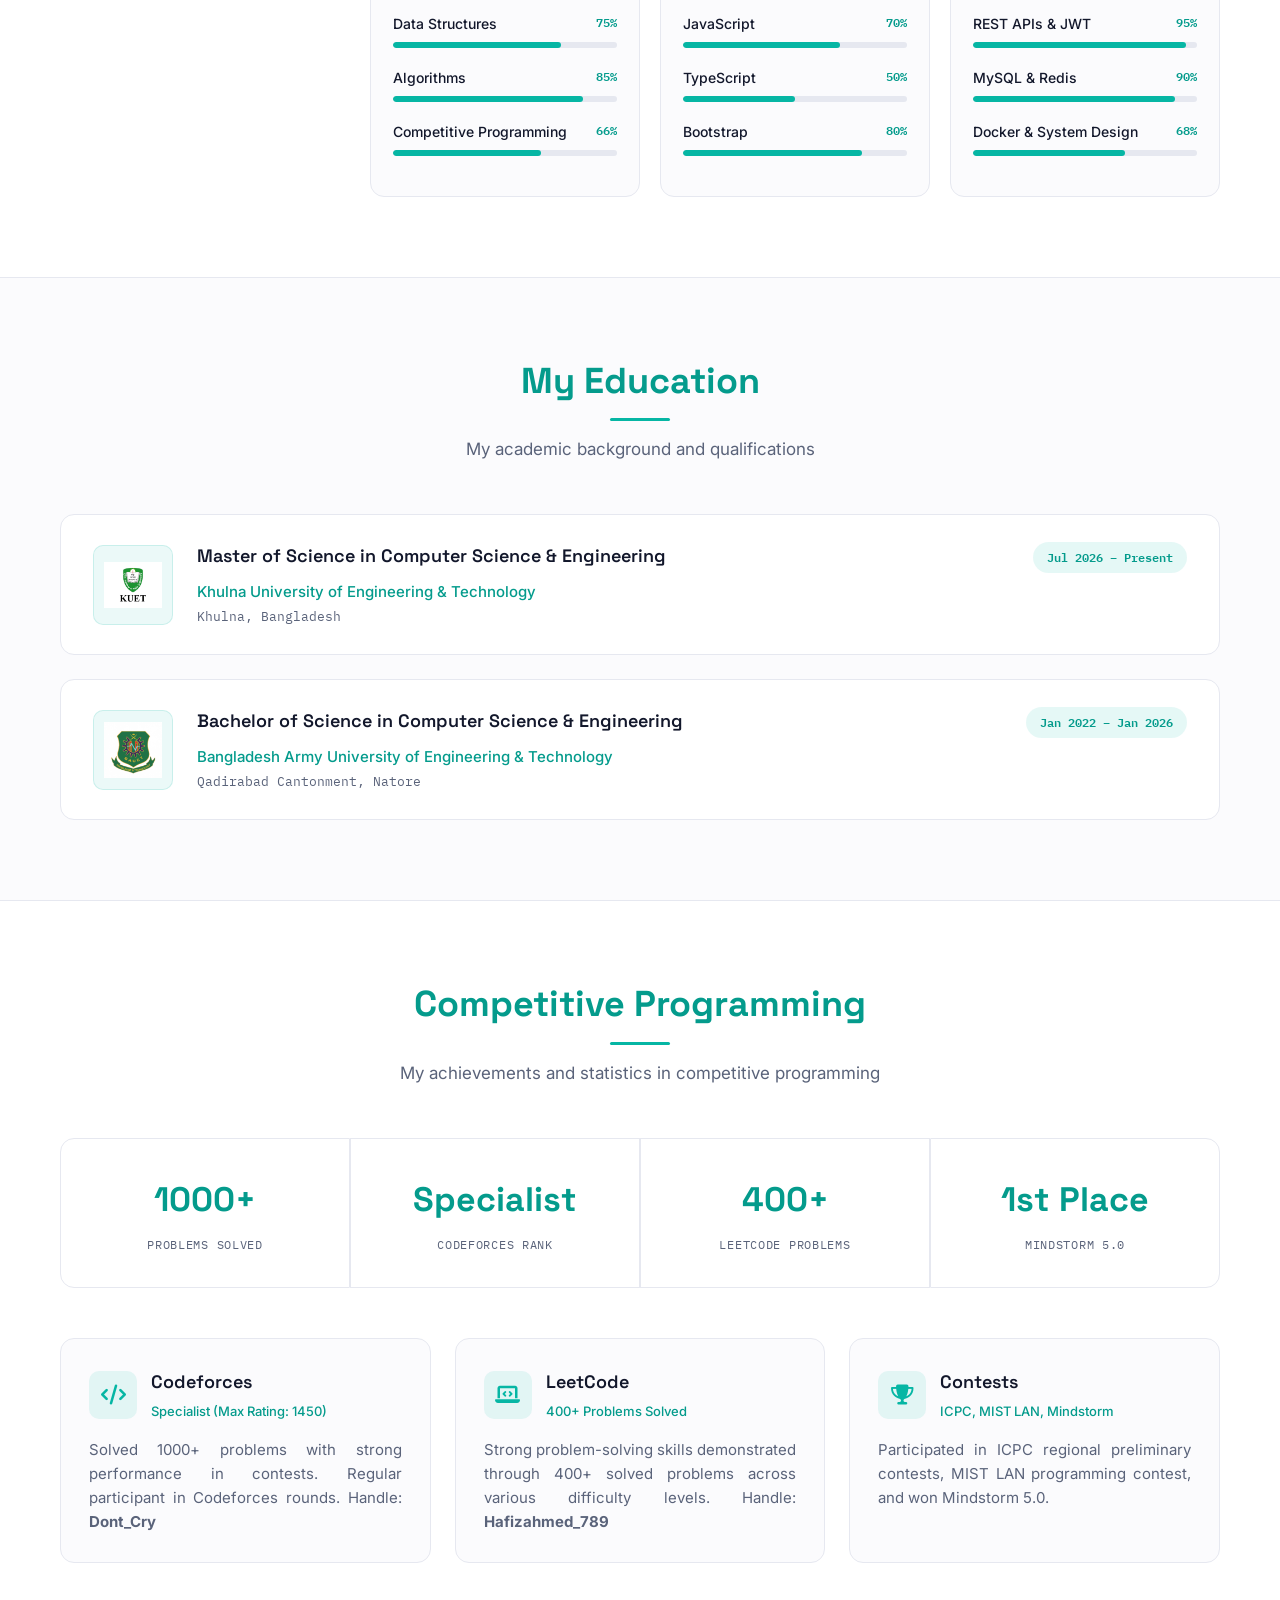
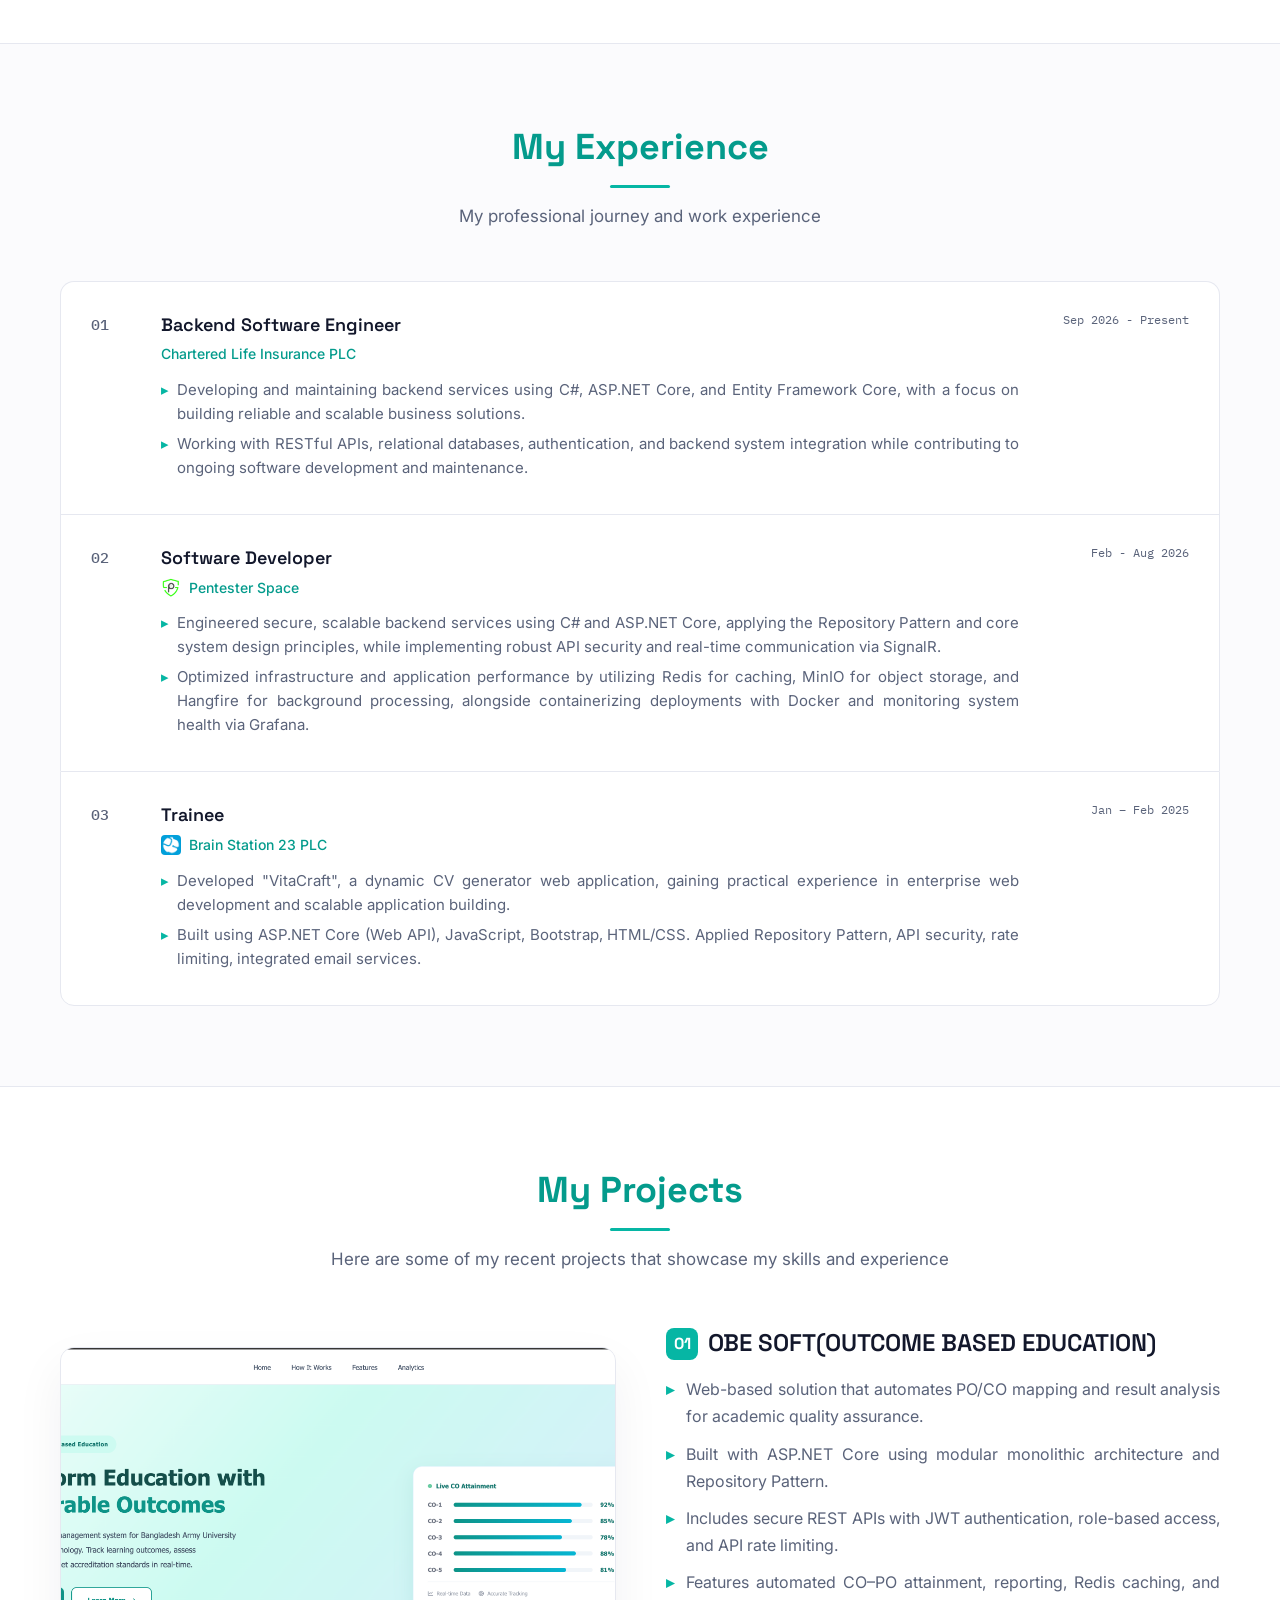
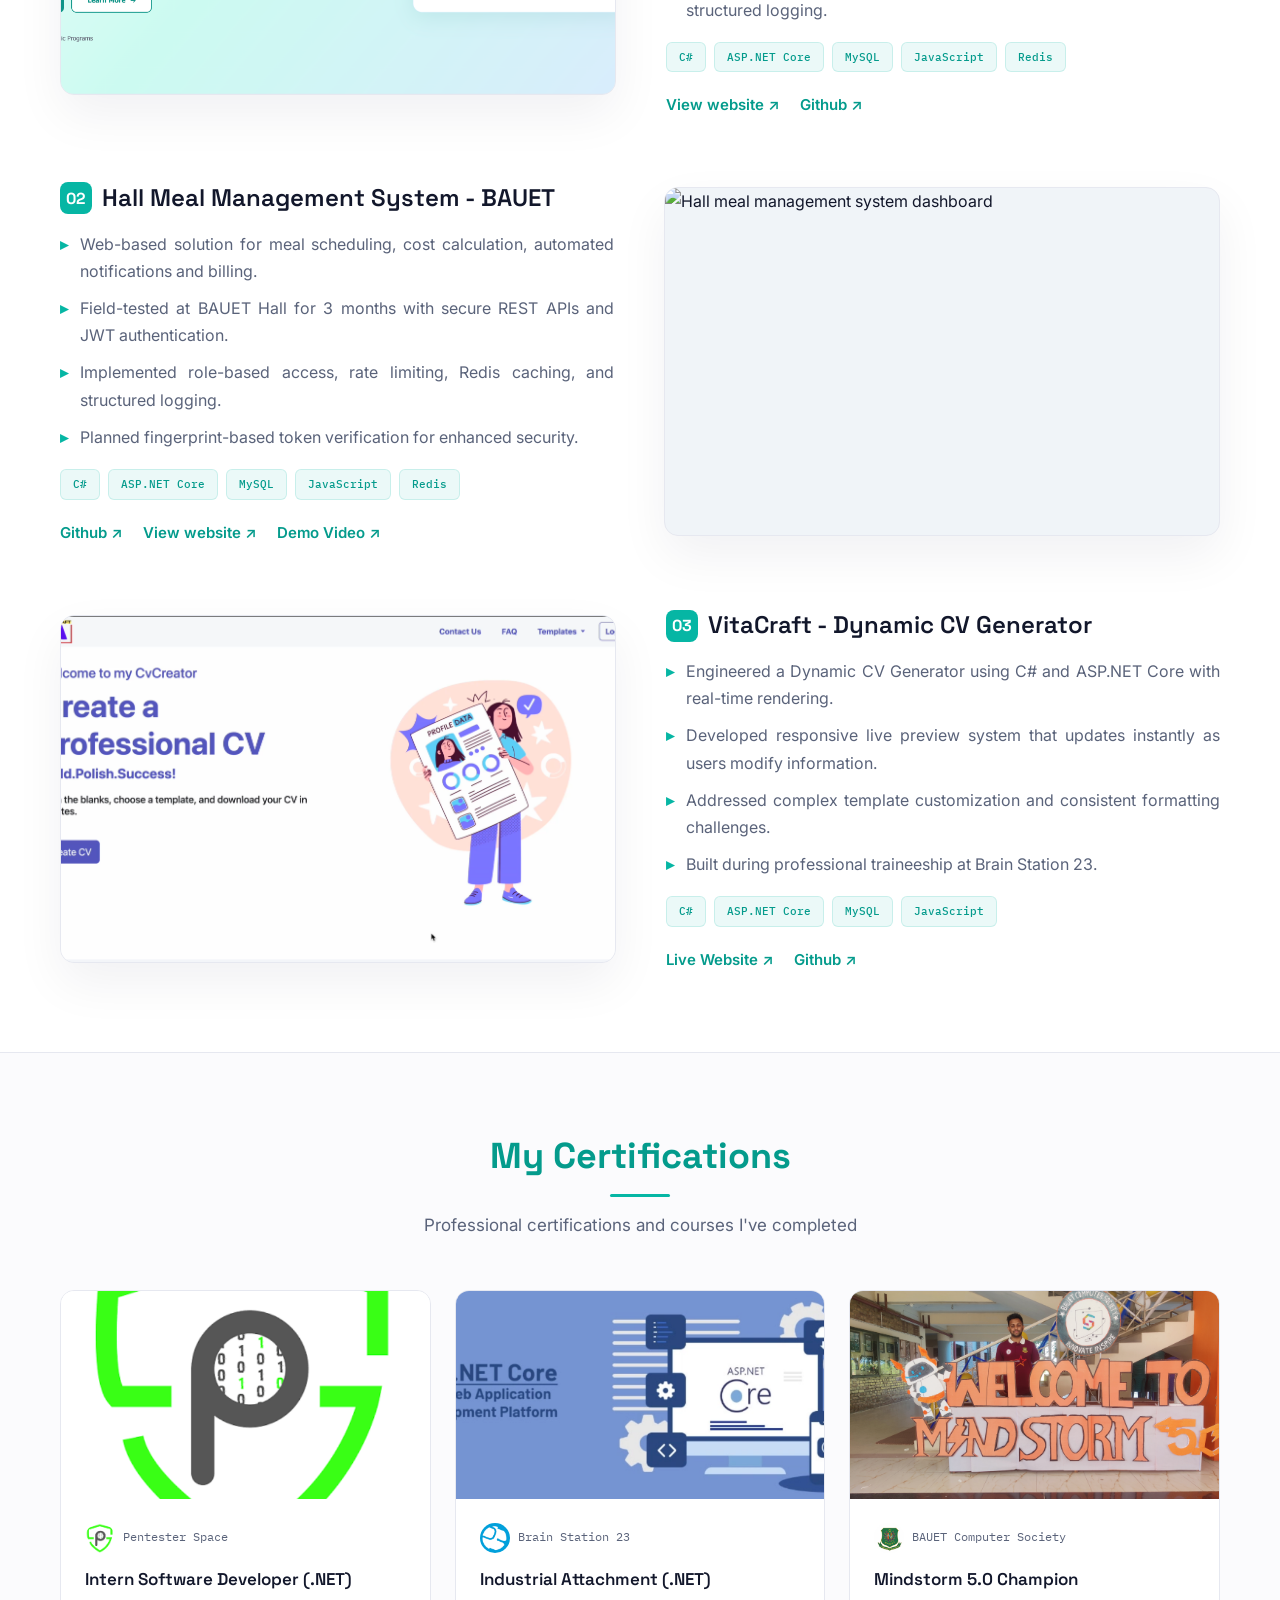
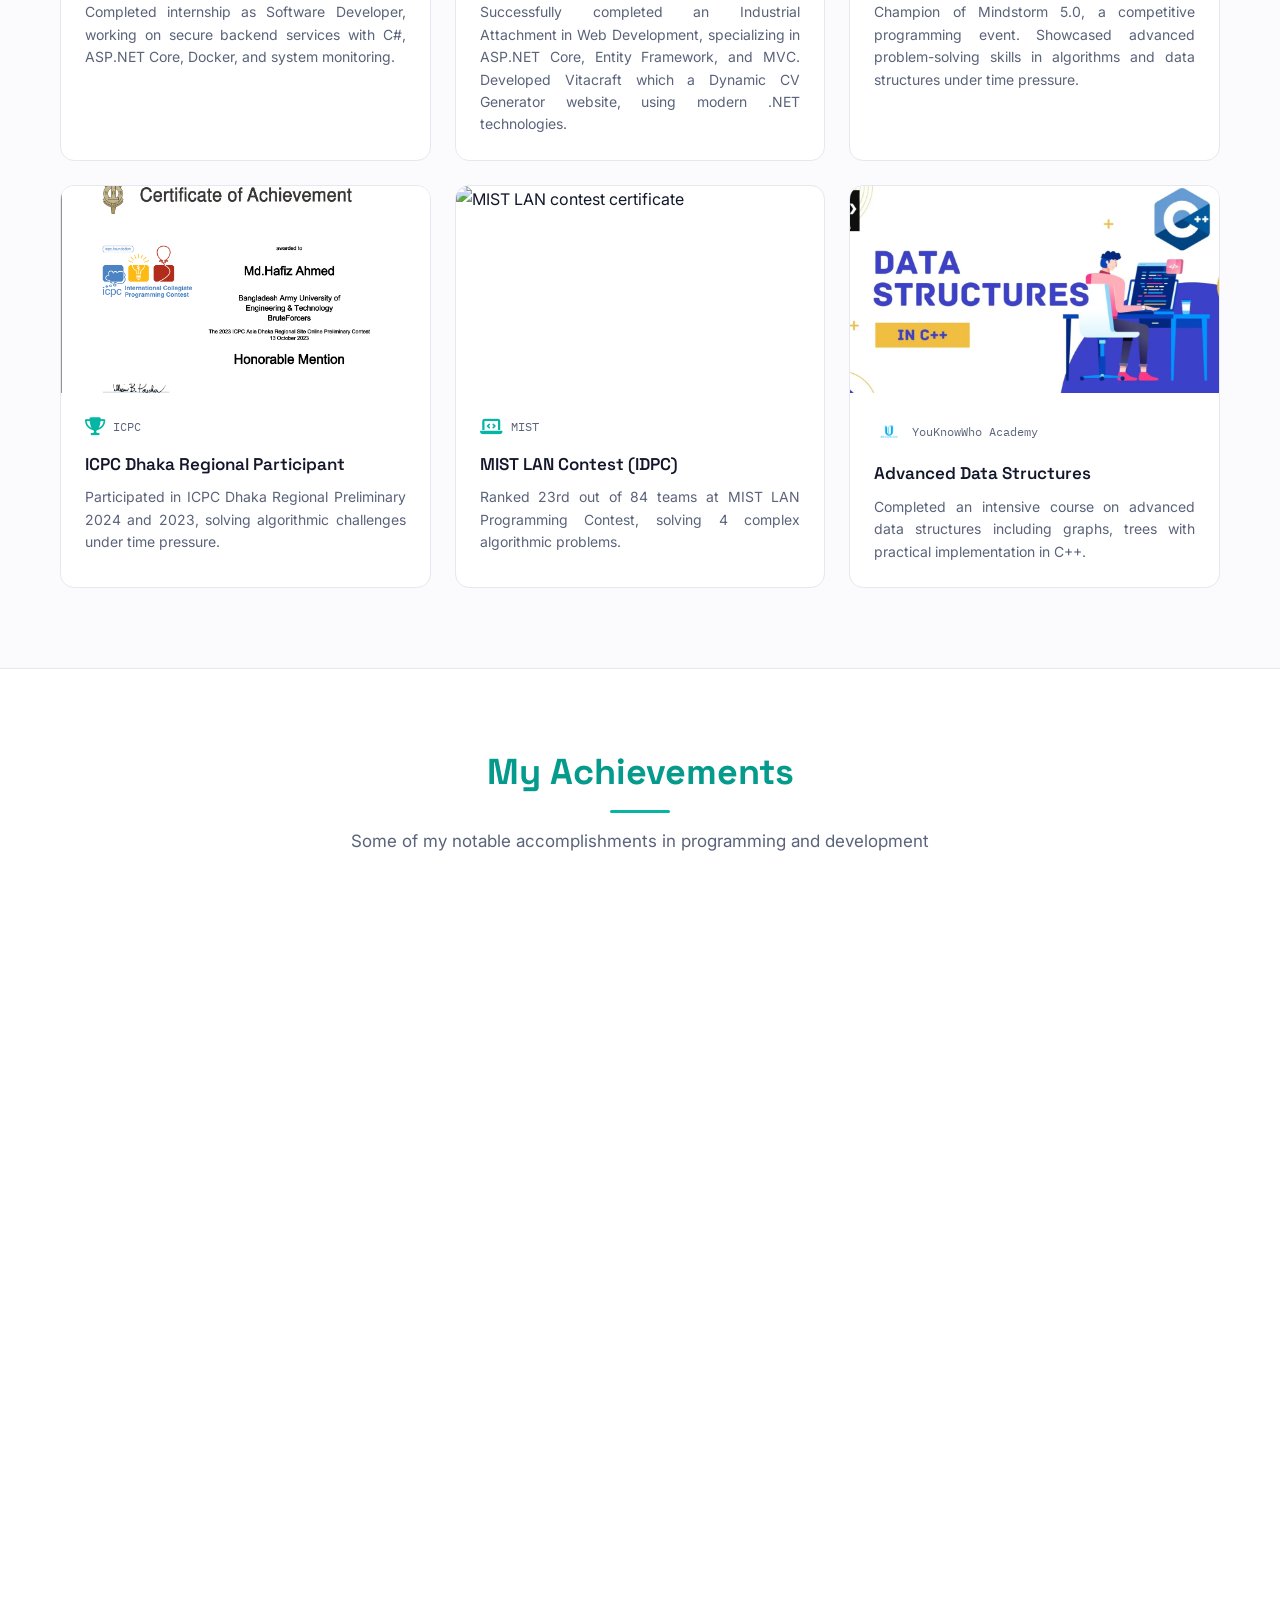
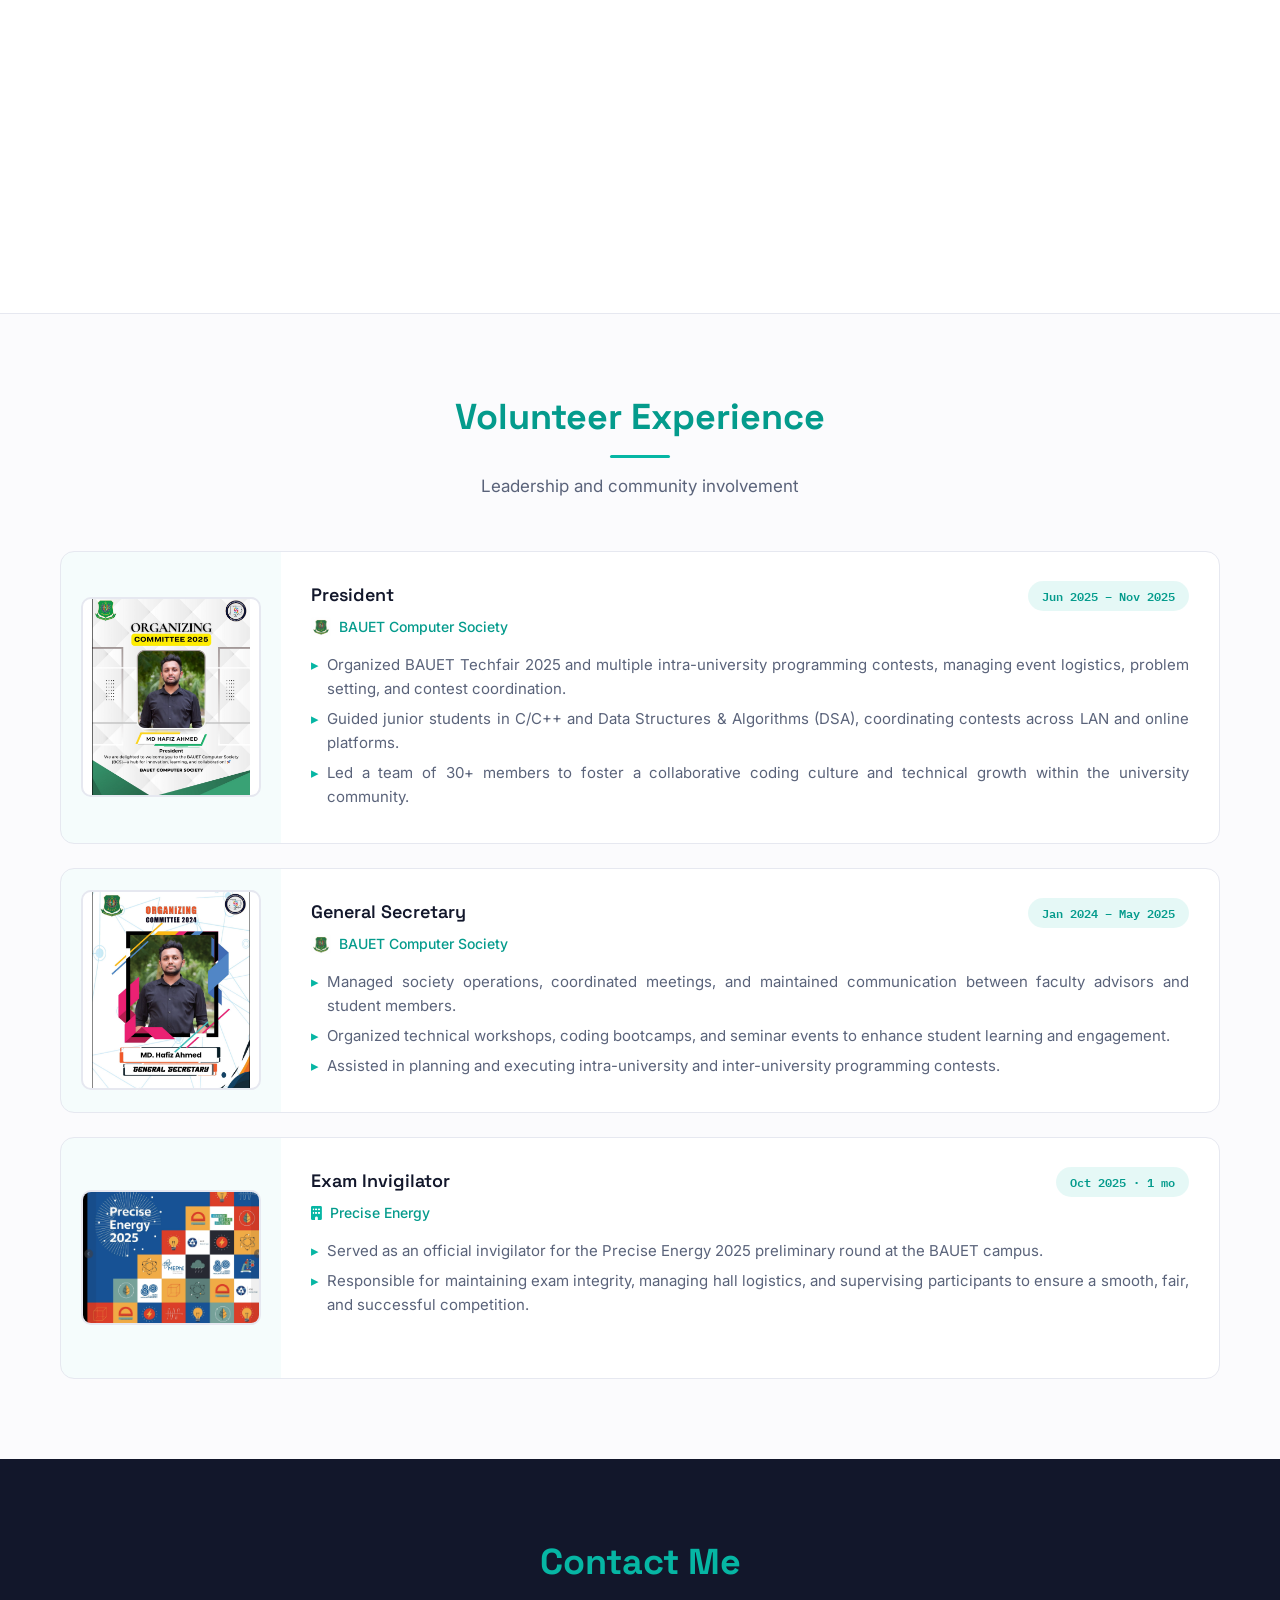
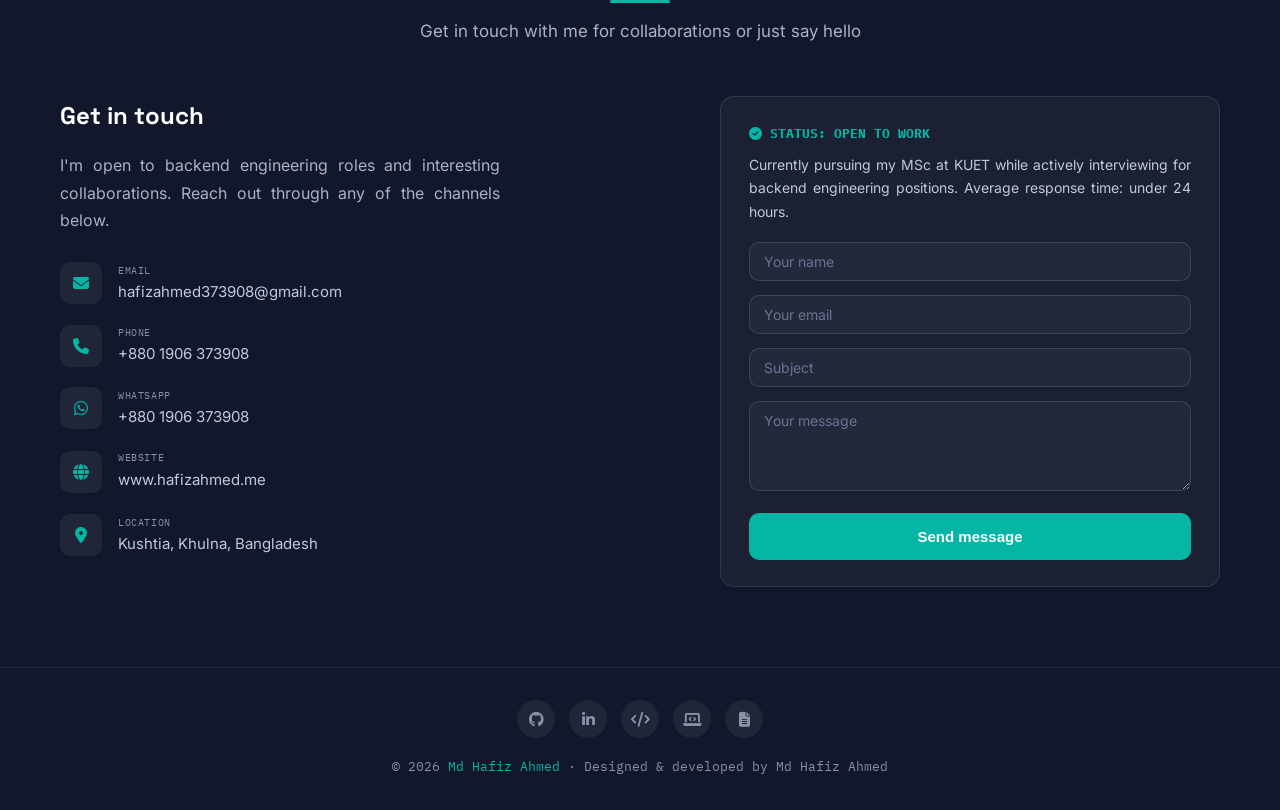
==== commit 805b6fe6: "Add New Expericence and Update CV" ====
--- a/index.html
+++ b/index.html
@@ -248,9 +248,23 @@
       </div>
       <div class="exp-container reveal">
         <div class="exp-card">
-          <div class="exp-idx mono">01</div>
+  <div class="exp-idx mono">01</div>
+  <div class="exp-details">
+    <h3>Backend Software Engineer</h3>
+    <h4><img src="images/chartered-life.png" alt="logo" class="exp-company-logo" onerror="this.style.display='none'"> Chartered Life Insurance PLC</h4>
+    <ul>
+      <li>Developing and maintaining backend services using C#, ASP.NET Core, and Entity Framework Core, with a focus on building reliable and scalable business solutions.</li>
+      <li>Working with RESTful APIs, relational databases, authentication, and backend system integration while contributing to ongoing software development and maintenance.</li>
+    </ul>
+  </div>
+  <div class="exp-meta">
+    <span class="exp-date">Sep 2026 - Present</span>
+  </div>
+</div>
+        <div class="exp-card">
+          <div class="exp-idx mono">02</div>
           <div class="exp-details">
-            <h3>Intern Software Developer</h3>
+            <h3>Software Developer</h3>
             <h4><img src="images/pentesterspace.png" alt="logo" class="exp-company-logo" onerror="this.style.display='none'"> Pentester Space</h4>
             <ul>
               <li>Engineered secure, scalable backend services using C# and ASP.NET Core, applying the Repository Pattern and core system design principles, while implementing robust API security and real-time communication via SignalR.</li>
@@ -258,11 +272,11 @@
             </ul>
           </div>
           <div class="exp-meta">
-             <span class="exp-date">Feb 2026 – Present</span>          
+             <span class="exp-date">Feb - Aug 2026</span>          
           </div>
         </div>
         <div class="exp-card">
-          <div class="exp-idx mono">02</div>
+          <div class="exp-idx mono">03</div>
           <div class="exp-details">
             <h3>Trainee</h3>
             <h4><img src="images/brain station23.png" alt="logo" class="exp-company-logo" onerror="this.style.display='none'"> Brain Station 23 PLC</h4>
